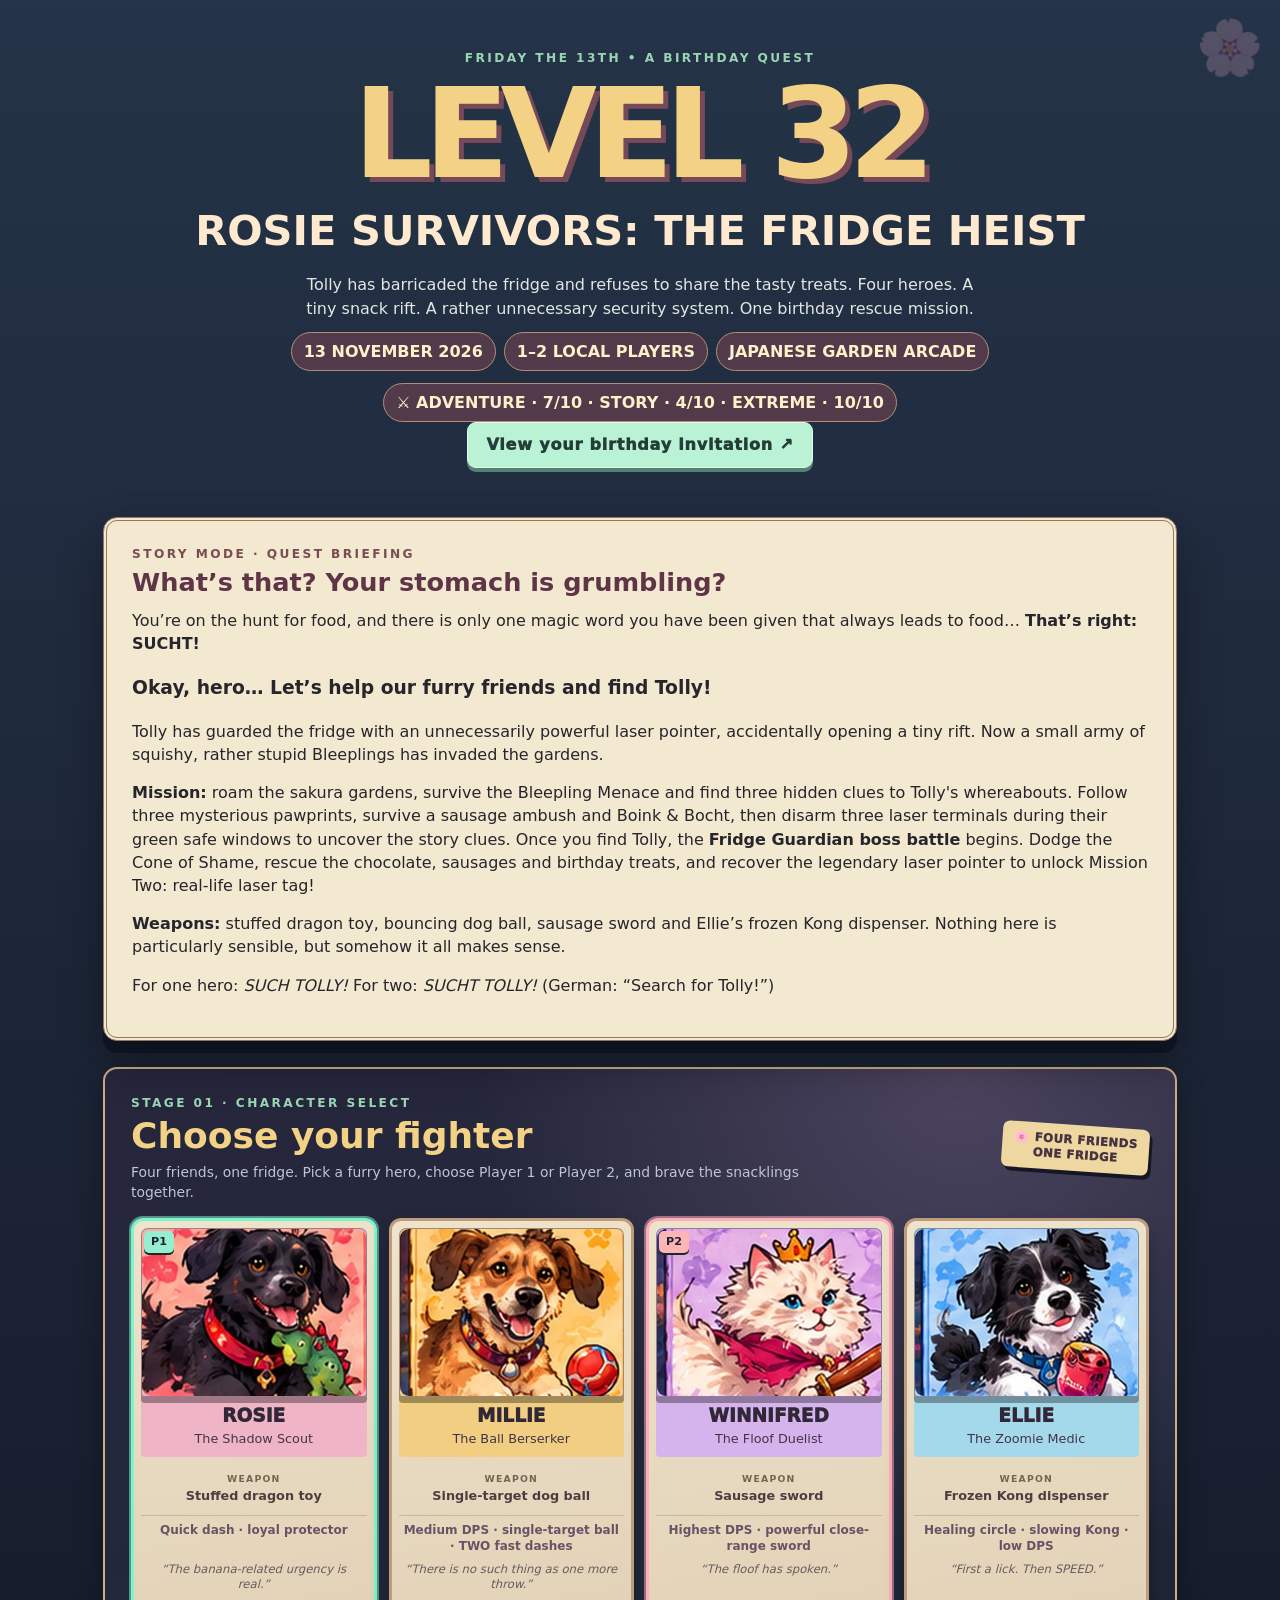
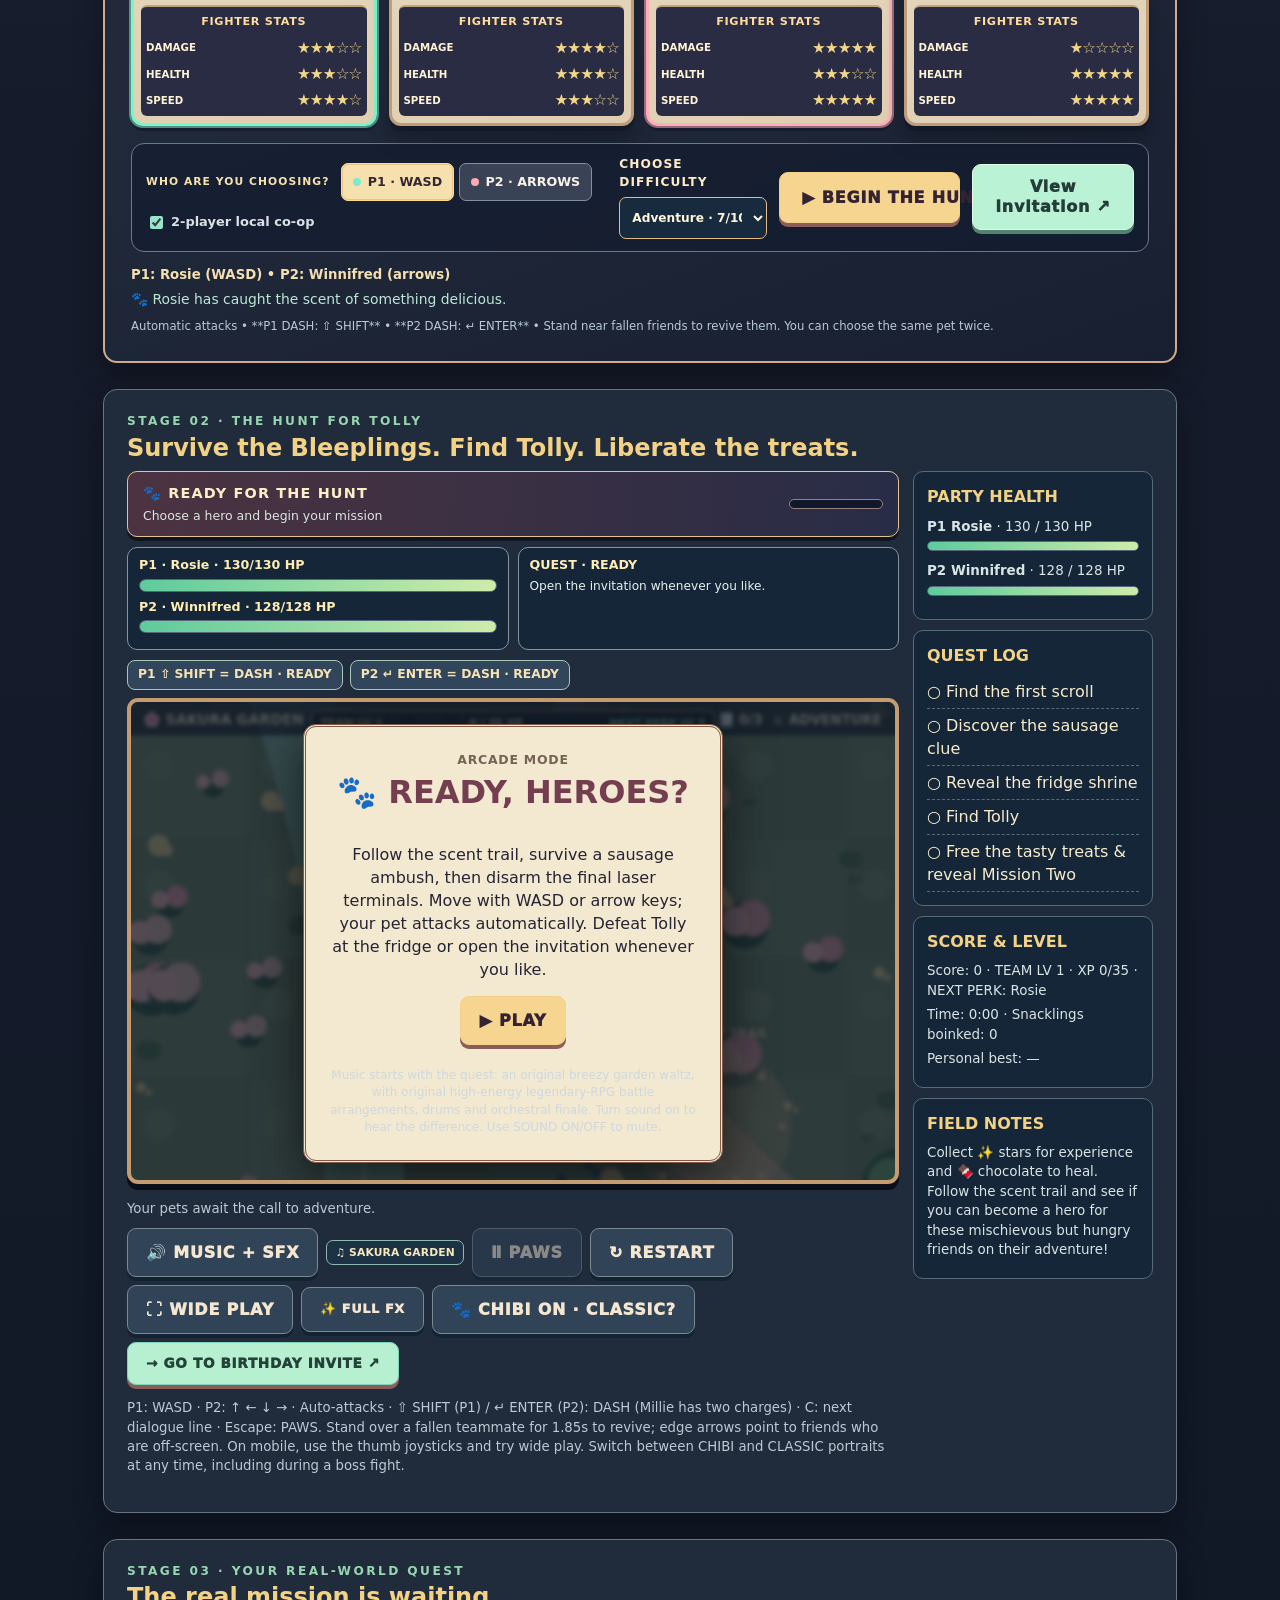
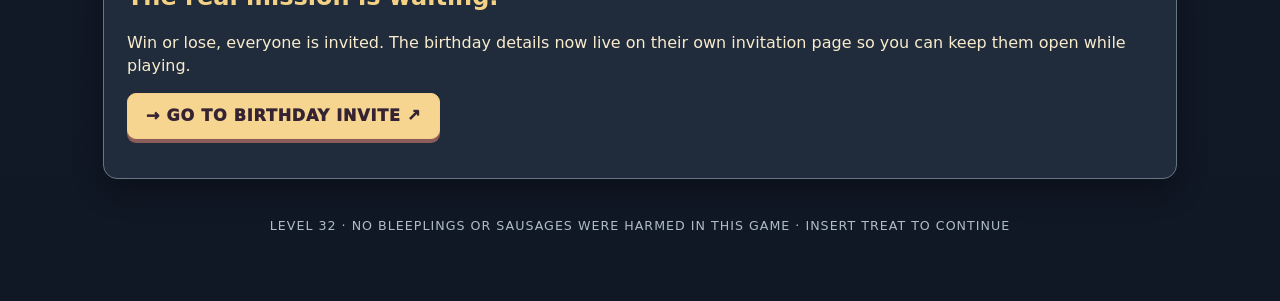
==== game/index.html @ 2f254f69 "Keep Field Notes inviting and spoiler-free for birthday guests" ====
<!doctype html><html lang="en"><head><meta charset="utf-8"><meta name="viewport" content="width=device-width,initial-scale=1"><meta name="theme-color" content="#171c2b"><meta name="description" content="Four furry heroes, the Bleepling Menace, and Tolly guarding the fridge. Join the Level 32 birthday quest on 13 November 2026."><title>LEVEL 32 — Rosie Survivors: The Fridge Heist</title>
<meta name="description" content="Choose Rosie, Millie, Winnifred or Ellie in a tiny co-op birthday adventure. Search the sakura gardens for clues, defeat the Bleeplings and raid Tolly’s fridge!"><link rel="stylesheet" href="style.css"></head><body><main><header class="masthead"><div class="eyebrow">FRIDAY THE 13TH • A BIRTHDAY QUEST</div><h1>LEVEL 32</h1><h2>ROSIE SURVIVORS: THE FRIDGE HEIST</h2><p>Tolly has barricaded the fridge and refuses to share the tasty treats. Four heroes. A tiny snack rift. A rather unnecessary security system. One birthday rescue mission.</p><div class="chip">13 NOVEMBER 2026</div><div class="chip">1–2 LOCAL PLAYERS</div><div class="chip">JAPANESE GARDEN ARCADE</div><div class="chip">⚔ ADVENTURE · 7/10 · STORY · 4/10 · EXTREME · 10/10</div><p class="hero-invite-line"><a class="btn invitation-link" data-invitation-link href="invitation.html" target="_blank" rel="noopener noreferrer">View your birthday invitation ↗</a></p></header>
<section class="paper"><div class="eyebrow" style="color:#794d51">STORY MODE · QUEST BRIEFING</div><h2>What’s that? Your stomach is grumbling?</h2><p>You’re on the hunt for food, and there is only one magic word you have been given that always leads to food… <strong>That’s right: SUCHT!</strong></p><h3>Okay, hero… Let’s help our furry friends and find Tolly!</h3><p>Tolly has guarded the fridge with an unnecessarily powerful laser pointer, accidentally opening a tiny rift. Now a small army of squishy, rather stupid Bleeplings has invaded the gardens.</p><p><strong>Mission:</strong> roam the sakura gardens, survive the Bleepling Menace and find three hidden clues to Tolly's whereabouts. Follow three mysterious pawprints, survive a sausage ambush and Boink & Bocht, then disarm three laser terminals during their green safe windows to uncover the story clues. Once you find Tolly, the <strong>Fridge Guardian boss battle</strong> begins. Dodge the Cone of Shame, rescue the chocolate, sausages and birthday treats, and recover the legendary laser pointer to unlock Mission Two: real-life laser tag!</p><p><strong>Weapons:</strong> stuffed dragon toy, bouncing dog ball, sausage sword and Ellie’s frozen Kong dispenser. Nothing here is particularly sensible, but somehow it all makes sense.</p><p class="small">For one hero: <em>SUCH TOLLY!</em> For two: <em>SUCHT TOLLY!</em> (German: “Search for Tolly!”)</p></section>
<section class="panel" id="character-select" aria-labelledby="pick-a-hero">
 <div class="select-heading">
  <div><div class="eyebrow">STAGE 01 · CHARACTER SELECT</div><h2 id="pick-a-hero">Choose your fighter</h2><p class="small">Four friends, one fridge. Pick a furry hero, choose Player 1 or Player 2, and brave the snacklings together.</p></div>
  <span class="select-sticker" aria-hidden="true">🌸 FOUR FRIENDS<br>ONE FRIDGE</span>
 </div>
 <div class="select-grid" id="heroes" role="group" aria-label="Four playable animal characters"><button type="button" class="hero" data-hero="rosie" aria-label="Choose Rosie, The Shadow Scout" style="--card-accent:#efb4c6">
 <span class="portrait"><img src="assets/rosie.webp" alt="Illustrated Rosie portrait" loading="eager"></span>
 <span class="tags" aria-live="polite"></span>
 <span class="hero-name"><strong>ROSIE</strong><span class="title">The Shadow Scout</span></span>
 <span class="weapon"><span class="tiny-label">WEAPON</span>Stuffed dragon toy</span>
 <span class="hero-ability">Quick dash · loyal protector</span>
 <span class="hero-quip">“The banana-related urgency is real.”</span>
 <span class="hero-stats" aria-label="rosie statistics: damage 3 of five, health 3 of five, speed 4 of five"><strong>FIGHTER STATS</strong><span class="stat-line"><span>DAMAGE</span><span class="stars" aria-label="3 out of 5">★★★☆☆</span></span><span class="stat-line"><span>HEALTH</span><span class="stars" aria-label="3 out of 5">★★★☆☆</span></span><span class="stat-line"><span>SPEED</span><span class="stars" aria-label="4 out of 5">★★★★☆</span></span><span class="stats-summary">Piercing dragon · second target 50%</span></span></button><button type="button" class="hero" data-hero="millie" aria-label="Choose Millie, The Ball Berserker" style="--card-accent:#f2ce82">
 <span class="portrait"><img src="assets/millie.webp" alt="Illustrated Millie portrait" loading="eager"></span>
 <span class="tags" aria-live="polite"></span>
 <span class="hero-name"><strong>MILLIE</strong><span class="title">The Ball Berserker</span></span>
 <span class="weapon"><span class="tiny-label">WEAPON</span>Single-target dog ball</span>
 <span class="hero-ability">Medium DPS · single-target ball · TWO fast dashes</span>
 <span class="hero-quip">“There is no such thing as one more throw.”</span>
 <span class="hero-stats" aria-label="millie statistics: damage 4 of five, health 4 of five, speed 3 of five"><strong>FIGHTER STATS</strong><span class="stat-line"><span>DAMAGE</span><span class="stars" aria-label="4 out of 5">★★★★☆</span></span><span class="stat-line"><span>HEALTH</span><span class="stars" aria-label="4 out of 5">★★★★☆</span></span><span class="stat-line"><span>SPEED</span><span class="stars" aria-label="3 out of 5">★★★☆☆</span></span><span class="stats-summary">Single-target ball · double-dash zoomies</span></span></button><button type="button" class="hero" data-hero="winnifred" aria-label="Choose Winnifred, The Floof Duelist" style="--card-accent:#d5b4ed">
 <span class="portrait"><img src="assets/winnifred.webp" alt="Illustrated Winnifred portrait" loading="eager"></span>
 <span class="tags" aria-live="polite"></span>
 <span class="hero-name"><strong>WINNIFRED</strong><span class="title">The Floof Duelist</span></span>
 <span class="weapon"><span class="tiny-label">WEAPON</span>Sausage sword</span>
 <span class="hero-ability">Highest DPS · powerful close-range sword</span>
 <span class="hero-quip">“The floof has spoken.”</span>
 <span class="hero-stats" aria-label="winnifred statistics: damage 5 of five, health 3 of five, speed 5 of five"><strong>FIGHTER STATS</strong><span class="stat-line"><span>DAMAGE</span><span class="stars" aria-label="5 out of 5">★★★★★</span></span><span class="stat-line"><span>HEALTH</span><span class="stars" aria-label="3 out of 5">★★★☆☆</span></span><span class="stat-line"><span>SPEED</span><span class="stars" aria-label="5 out of 5">★★★★★</span></span><span class="stats-summary">Highest DPS · close-range sausage sword</span></span></button><button type="button" class="hero" data-hero="ellie" aria-label="Choose Ellie, The Zoomie Medic" style="--card-accent:#a4d8eb">
 <span class="portrait"><img src="assets/ellie.webp" alt="Illustrated Ellie portrait" loading="eager"></span>
 <span class="tags" aria-live="polite"></span>
 <span class="hero-name"><strong>ELLIE</strong><span class="title">The Zoomie Medic</span></span>
 <span class="weapon"><span class="tiny-label">WEAPON</span>Frozen Kong dispenser</span>
 <span class="hero-ability">Healing circle · slowing Kong · low DPS</span>
 <span class="hero-quip">“First a lick. Then SPEED.”</span>
 <span class="hero-stats" aria-label="ellie statistics: damage 1 of five, health 5 of five, speed 5 of five"><strong>FIGHTER STATS</strong><span class="stat-line"><span>DAMAGE</span><span class="stars" aria-label="1 out of 5">★☆☆☆☆</span></span><span class="stat-line"><span>HEALTH</span><span class="stars" aria-label="5 out of 5">★★★★★</span></span><span class="stat-line"><span>SPEED</span><span class="stars" aria-label="5 out of 5">★★★★★</span></span><span class="stats-summary">Lowest DPS · slowing Kong and healing aura</span></span></button></div>
 <div class="select-controls">
  <div class="player-controls">
   <span class="control-label">WHO ARE YOU CHOOSING?</span>
   <div class="player-tabs" role="group" aria-label="Choose which player to assign">
    <button class="slot-btn active" type="button" data-slot="0" aria-pressed="true"><span class="slot-dot p1"></span> P1 · WASD</button>
    <button class="slot-btn" type="button" data-slot="1" aria-pressed="false"><span class="slot-dot p2"></span> P2 · ARROWS</button>
   </div>
   <label class="coop-switch"><input id="coop" type="checkbox" checked> 2-player local co-op</label>
   <select id="assign" aria-hidden="true" tabindex="-1" hidden><option value="0">Player 1</option><option value="1">Player 2</option></select>
  </div>
  <label class="difficulty-choice" for="difficulty"><span>CHOOSE DIFFICULTY</span><select id="difficulty"><option value="challenge" selected>Adventure · 7/10</option><option value="story">Story · 4/10</option><option value="extreme">Extreme · 10/10</option></select></label>
  <button class="btn quest-start" id="start">▶ BEGIN THE HUNT</button>
  <a class="btn invitation-link select-invite" data-invitation-link href="invitation.html" target="_blank" rel="noopener noreferrer">View invitation ↗</a>
 </div>
 <p id="selection-status" class="selection-status" aria-live="polite">P1: Rosie • P2: Winnifred</p>
 <p id="hero-banter" class="selection-banter" aria-live="polite">🐾 Rosie has caught the scent of something delicious.</p>
 <p class="small selection-footnote">Automatic attacks • **P1 DASH: ⇧ SHIFT** • **P2 DASH: ↵ ENTER** • Stand near fallen friends to revive them. You can choose the same pet twice.</p>
</section>
<section class="panel" id="game-section"><div class="eyebrow">STAGE 02 · THE HUNT FOR TOLLY</div><h2>Survive the Bleeplings. Find Tolly. Liberate the treats.</h2><div id="bossbar" class="bossbar">⚔ FRIDGE GUARDIAN: TOLLY<div class="meter red"><span id="bossfill"></span></div></div><div id="boss-card" class="boss-card"><img src="assets/tolly.webp" alt="Portrait of Tolly, the fridge guardian."><div><div class="tiny">FINAL BOSS ENCOUNTER</div><strong>TOLLY · Fridge Guardian</strong><p>“No Rosie, you're on a diet — no more banana.”</p></div></div><div class="game-layout"><div><div class="objective-strip" id="objective-strip" aria-live="off"><div class="objective-main"><strong id="objective-label">🐾 READY FOR THE HUNT</strong><span id="objective-detail">Collect three scrolls, then find Tolly</span></div><div class="objective-meter"><span id="objective-progress"></span></div></div><div id="mobile-game-status" class="mobile-game-status" aria-live="off"><div id="mobile-health" class="mobile-health">Select your heroes to see health.</div><div id="mobile-quest" class="mobile-quest"><strong>QUEST 1 · FIND THE FIRST SCROLL</strong><span>Follow the golden pawprints to uncover the first scroll. Every quest plays differently.</span></div></div><div class="dash-status" id="dash-status" role="status" aria-live="off"><span class="dash-pill">P1 ⇧ SHIFT = DASH</span><span class="dash-pill">P2 ↵ ENTER = DASH</span></div><div class="game-frame"><div id="perk-panel" class="perk-panel" role="dialog" aria-modal="true" aria-labelledby="perk-title" hidden><div class="perk-inner"><div class="eyebrow">FIVE LEVELS · SPECIAL UPGRADE</div><h3 id="perk-title">A NEW POWER AWAKENS!</h3><p id="perk-who">Both heroes gain shared XP. Special perks alternate between players.</p><div id="perk-choices" class="perk-choices"></div><p class="small">Normal: modest gain + trade-off (75%) · Epic: stronger gain + drawback (21%) · Legendary: powerful and no drawback (4%).</p></div></div><div id="paws-panel" class="paws-panel" hidden role="status" aria-live="polite"><strong>THE ADVENTURE IS ON PAWS</strong><p>Your snacks are safe. For now.</p><p id="paws-quip">Winnifred calls this an aristo-cat-ic intermission.</p><p>Press Esc or UNLEASH THE PAWSIBILITIES to continue.</p></div><div class="team-xp-overlay" id="team-xp-overlay" aria-label="Shared team experience">
 <div class="team-xp-head"><strong id="team-level-label">TEAM LV 1</strong><span id="team-xp-text">0 / 35 XP</span><span id="team-perk-label">NEXT PERK LV 5</span></div>
 <div id="team-xp-progress" class="team-xp-track" role="progressbar" aria-label="Shared experience toward the next team level" aria-valuemin="0" aria-valuemax="35" aria-valuenow="0"><span id="team-xp-fill"></span></div></div><canvas id="game" width="960" height="600" aria-label="Top-down Rosie Survivors game. Move with WASD or arrow keys, auto-attacks hit the approaching Bleepling enemies."></canvas><div class="overlay" id="overlay"><div class="overlay-inner"><div id="overlay-kicker" class="tinyline">ARCADE MODE</div><h3>🐾 READY, HEROES?</h3><a id="ending-invite" class="btn invitation-link ending-invite" data-invitation-link href="invitation.html" target="_blank" rel="noopener noreferrer" hidden>→ GO TO BIRTHDAY INVITE ↗</a><img id="overlay-art" class="overlay-art" alt="Illustrated storybook scene" src="assets/victory.webp"><div id="scene-dialogues" class="scene-dialogues" aria-label="Character dialogue" hidden></div><div id="scene-counter" class="scene-counter" aria-live="polite"></div><div class="scene-control-help" id="scene-control-help" hidden>Press <kbd>C</kbd> for the next line · Movement keys do not skip · Combat stays frozen</div><p>Follow the scent trail, survive a sausage ambush, then disarm the final laser terminals. Move with WASD or arrow keys; your pet attacks automatically. Defeat Tolly at the fridge or open the invitation whenever you like.</p><div id="mission-unlock" class="mission-unlock"><strong>🔴 MISSION TWO UNLOCKED · LASER TAG!</strong><span>Friday 13 November 2026 · 20:40 · Lasergames Utrecht</span><span>Biltstraat 4 · €28.50 per person · 2 games</span><span>Mission One begins at 18:30 at Broodnodig, with dogs welcome!</span><a id="party-details" data-invitation-link href="invitation.html" target="_blank" rel="noopener noreferrer" class="btn mission-cta invitation-link">→ GO TO BIRTHDAY INVITE ↗</a></div><button class="btn" id="overlay-start">▶ PLAY</button><button type="button" id="scene-skip" class="scene-skip" hidden>Skip scene →</button><button type="button" id="share-result">📋 COPY YOUR SCORE TO WHATSAPP</button><div id="share-status" role="status" aria-live="polite"></div><div class="soundtip">Music starts with the quest: an original breezy garden waltz, with original high-energy legendary-RPG battle arrangements, drums and orchestral finale. Turn sound on to hear the difference. Use SOUND ON/OFF to mute.</div></div></div></div><div class="mobile-keys" aria-label="Touch controls"><div class="touch-player"><div class="small">P1 · MOVE</div><div class="joystick" data-joystick="0" role="group" aria-label="Player 1 virtual joystick"><div class="joystick-knob"></div></div><button type="button" class="touch-dash" data-dash="0" aria-label="Dash Player 1">P1 DASH ⚡</button></div><div class="touch-player"><div class="small">P2 · MOVE</div><div class="joystick" data-joystick="1" role="group" aria-label="Player 2 virtual joystick"><div class="joystick-knob"></div></div><button type="button" class="touch-dash" data-dash="1" aria-label="Dash Player 2">P2 DASH ⚡</button></div></div><div class="game-actions"><span id="game-message" class="footnote" aria-live="polite">Your pets await the call to adventure.</span><div><button class="btn secondary" id="mute">🔊 MUSIC + SFX</button><span id="music-status" role="status" aria-live="off" class="music-status">♫ SAKURA GARDEN</span> <button class="btn secondary" id="pause" disabled>Ⅱ PAWS</button> <button class="btn secondary" id="restart">↻ RESTART</button> <button class="btn secondary" id="focus-play" type="button">⛶ WIDE PLAY</button> <button class="btn secondary" id="fx-toggle" type="button">✨ FULL FX</button> <button class="btn secondary" id="sprite-toggle" type="button" aria-pressed="true">🐾 CHIBI ON · CLASSIC?</button> <a class="btn invitation-link footer-invite" data-invitation-link href="invitation.html" target="_blank" rel="noopener noreferrer">→ GO TO BIRTHDAY INVITE ↗</a></div></div><p class="footnote" id="focus-status" role="status" aria-live="polite"></p><p class="footnote">P1: WASD · P2: ↑ ← ↓ → · Auto-attacks · ⇧ SHIFT (P1) / ↵ ENTER (P2): DASH (Millie has two charges) · C: next dialogue line · Escape: PAWS. Stand over a fallen teammate for 1.85s to revive; edge arrows point to friends who are off-screen. On mobile, use the thumb joysticks and try wide play. Switch between CHIBI and CLASSIC portraits at any time, including during a boss fight.</p></div><aside class="side"><div class="hud"><h3>PARTY HEALTH</h3><div id="playerhud">Choose your heroes!</div></div><div class="hud"><h3>QUEST LOG</h3><div id="missions">Track the scent, survive Boink and Bocht, disarm the laser security, then raid the fridge.</div></div><div class="hud scores"><h3>SCORE & LEVEL</h3><p id="scoreline">Score: 0 · Level: 1</p><p id="timerline">Time: 0:00 · Snacklings boinked: 0</p><p id="bestline">Personal best: —</p></div><div class="hud"><h3>FIELD NOTES</h3><p>Collect ✨ stars for experience and 🍫 chocolate to heal. Follow the scent trail and see if you can become a hero for these mischievous but hungry friends on their adventure!</p></div></aside></div></section>
<section class="panel" id="birthday-mission"><div class="eyebrow">STAGE 03 · YOUR REAL-WORLD QUEST</div><h2>The real mission is waiting.</h2><p>Win or lose, everyone is invited. The birthday details now live on their own invitation page so you can keep them open while playing.</p><p><a class="btn invitation-link" data-invitation-link href="invitation.html" target="_blank" rel="noopener noreferrer">→ GO TO BIRTHDAY INVITE ↗</a></p></section><footer>LEVEL 32 · NO BLEEPLINGS OR SAUSAGES WERE HARMED IN THIS GAME · INSERT TREAT TO CONTINUE</footer></main>
<script src="sprite-renderer.js" defer></script><script src="game.js" defer></script></body></html>
---- game/style.css ----
:root{color-scheme:dark;--bg:#161c2b;--panel:#222c3c;--cream:#f8eccd;--gold:#f3d286;--rose:#eaa5b0;--mint:#98d6b1;--muted:#bdc6d1;--line:#596478}*{box-sizing:border-box}body{margin:0;background:linear-gradient(180deg,#243347,#161b2b 50%,#101825);color:var(--cream);font-family:'Trebuchet MS',system-ui,sans-serif;line-height:1.45}body:before{content:"";position:fixed;pointer-events:none;inset:0;background:repeating-linear-gradient(0deg,transparent 0 3px,#ffffff04 4px);z-index:10}a{color:#b9e7d1}button,input{font:inherit}button{cursor:pointer}button:focus-visible,a:focus-visible{outline:3px solid var(--gold);outline-offset:3px}main{max-width:1110px;margin:auto;padding:20px 18px 65px}.eyebrow{letter-spacing:.2em;font-weight:bold;color:var(--mint);font-size:.76rem}.masthead{text-align:center;padding:30px 5px 25px}.masthead h1{margin:7px 0 2px;font-size:clamp(3.5rem,11vw,7.8rem);line-height:.95;letter-spacing:-.07em;color:var(--gold);text-shadow:5px 5px #754957}.masthead h2{margin:8px auto 12px;font-size:clamp(1.35rem,4vw,2.6rem);color:#ffe9cf}.masthead p{max-width:700px;margin:0 auto;color:#e2e6e4}.chip{display:inline-block;border:1px solid #b68c75;background:#513b4b;padding:7px 12px;border-radius:999px;font-weight:800;color:#fff0c9;margin:12px 4px 0}.paper{position:relative;background:#f3e8d0;color:#26252c;border:4px double #96765d;box-shadow:0 12px 0 #090e19a0,0 22px 45px #0005;border-radius:14px;padding:25px;margin:24px auto}.paper h2{margin:0 0 8px;font-size:1.6rem;color:#5f3446}.paper p{margin:7px 0 15px}.panel{background:#202b3b;border:1px solid #677584;border-radius:14px;padding:23px;margin:26px auto;box-shadow:0 12px 30px #0005}.panel h2{font-size:1.5rem;margin:0 0 6px;color:var(--gold)}.panel .small{color:var(--muted);font-size:.87rem}.select-grid{display:grid;grid-template-columns:repeat(4,minmax(0,1fr));gap:13px;margin-top:20px}.hero{position:relative;min-width:0;border:2px solid #806e72;border-radius:13px;background:linear-gradient(#564b61,#2c3749);color:white;padding:16px 10px;min-height:210px;text-align:center;transition:transform .15s,border-color .15s}.hero:hover{transform:translateY(-3px)}.hero strong{display:block;font-size:1.35rem;margin-top:6px;color:#ffe5a7}.hero .portrait{display:flex;justify-content:center;align-items:center;font-size:4rem;height:128px;overflow:hidden;border-radius:9px;filter:drop-shadow(0 6px 0 #0005)}.hero .portrait img{width:100%;height:100%;object-fit:cover;object-position:center 29%;border-radius:9px}.hero .title{display:block;color:#d4e7d9;font-size:.81rem}.hero .weapon{display:block;color:#f9d49c;font-size:.83rem;margin-top:11px}.hero.selected-p1{border-color:#8cf4d7;box-shadow:inset 0 0 0 2px #8cf4d744}.hero.selected-p2{border-color:#ffb5b8;box-shadow:inset 0 0 0 2px #ffb5b844}.hero.selected-p1.selected-p2{border-color:#ffe8aa}.tags{display:flex;justify-content:center;gap:7px;flex-wrap:wrap;min-height:26px;margin-top:6px}.tag{font-size:.7rem;border-radius:5px;padding:2px 6px;font-weight:900;color:#182631;background:#96edcf}.tag.p2{background:#ffb4b6}.control-strip{display:flex;gap:15px;flex-wrap:wrap;align-items:center;justify-content:space-between;margin-top:19px}.controls{display:flex;gap:12px;align-items:center;flex-wrap:wrap}.control-label{color:#c6d5e2;font-size:.83rem}.select{background:#151b29;border:1px solid #8995a4;color:#faf5e9;border-radius:9px;padding:9px 12px}.btn{border:1px solid #f5d08a;border-radius:9px;padding:12px 18px;background:#f5d58f;color:#352333;font-weight:1000;letter-spacing:.05em;box-shadow:0 4px #8a5d5a}.btn:active{transform:translateY(3px);box-shadow:0 1px #8a5d5a}.btn.secondary{background:#314457;color:#f4e6d0;border-color:#798a91;box-shadow:0 4px #132332}.btn:disabled{opacity:.5;cursor:not-allowed}.game-layout{display:grid;grid-template-columns:minmax(0,1fr) 240px;gap:14px;align-items:start}.game-frame{position:relative;overflow:hidden;border:4px solid #c59c71;border-radius:11px;background:#57665a;box-shadow:0 6px 0 #090e19;min-height:360px}.game-frame canvas{display:block;width:100%;aspect-ratio:16/10;touch-action:none;image-rendering:auto}.overlay{position:absolute;inset:0;display:grid;place-items:center;text-align:center;background:#101923b5;backdrop-filter:blur(2px);padding:22px;z-index:3}.overlay.hidden{display:none}.overlay-inner{max-width:420px;background:#f3e8d0;color:#252434;padding:24px;border:3px double #805947;border-radius:13px;box-shadow:0 15px 50px #0009}.overlay-inner h3{font-size:clamp(1.4rem,3vw,2rem);margin:0 0 6px;color:#743e51}.overlay-inner p{margin:5px 0 14px}.hud{background:#152638;border:1px solid #566b78;border-radius:10px;padding:13px;margin-bottom:10px}.hud h3{margin:0 0 8px;font-size:1rem;color:var(--gold)}.hud p{font-size:.84rem;margin:5px 0;color:#d9e5e5}.meter{height:10px;border-radius:15px;border:1px solid #556779;background:#0c131e;overflow:hidden;margin:5px 0 10px}.meter>span{height:100%;display:block;width:100%;background:linear-gradient(90deg,#5ecb9c,#ceecaa);transition:width .1s}.meter.red>span{background:linear-gradient(90deg,#e46f83,#eabc88)}.missionline{border-bottom:1px dashed #556b7a;padding:5px 0}.missionline.done{color:#95e9b0;text-decoration:line-through}.scores{font-variant-numeric:tabular-nums}.bossbar{display:none;padding:10px 14px;background:#4d293c;border:2px solid #e9b6a9;border-radius:9px;margin-bottom:10px;font-weight:bold}.bossbar.show{display:block}.game-actions{display:flex;flex-wrap:wrap;gap:10px;align-items:center;justify-content:space-between;margin:15px 0 6px}.mobile-keys{display:none;justify-content:space-between;gap:10px;margin-top:12px;user-select:none}.dpad{display:grid;grid-template-columns:repeat(3,44px);grid-template-rows:repeat(3,44px);gap:3px}.dpad button{border-radius:8px;border:1px solid #b4a98c;background:#dec99b;color:#403b40;font-weight:bold;touch-action:none}.dpad button:active{background:#fff2d1}.footnote{color:#bbcad4;font-size:.83rem}.details{display:grid;grid-template-columns:1fr 1fr;gap:18px}.details article{padding:18px;border:1px solid #687883;background:#1c2a3b;border-radius:13px}.details h3{margin:2px 0 8px;color:var(--gold)}.details p{color:#d1d9dd;font-size:.91rem}.pill{color:#101e24;background:#b5ead1;padding:4px 9px;font-size:.72rem;border-radius:99px;font-weight:900}.splash-guide{margin:16px 0 6px;border:1px solid #6d7a85;border-radius:12px;overflow:hidden;background:#131d2a}.splash-guide img{display:block;width:100%;height:auto}.splash-guide .small{padding:10px 12px}.boss-card{display:none;align-items:center;gap:14px;background:#201827;border:2px solid #cda18f;border-radius:12px;padding:12px;margin-bottom:12px}.boss-card.show{display:flex}.boss-card img{width:84px;height:112px;object-fit:cover;border-radius:9px;border:2px solid #e9d5c1}.boss-card strong{display:block;color:#ffe8c1;font-size:1rem}.boss-card p{margin:6px 0 0;color:#f4d7d7;font-size:.9rem}.boss-card .tiny{font-size:.75rem;color:#cbb7bd;letter-spacing:.09em;font-weight:900}.overlay-art{display:none;width:min(100%,540px);margin:10px auto 14px;border-radius:12px;border:3px solid #d8b58a;box-shadow:0 10px 28px #0005}.overlay-art.show{display:block}.overlay.cinematic{position:fixed;inset:0;z-index:99;background:#131020ea;backdrop-filter:blur(9px)}.overlay.cinematic .overlay-inner{width:min(92vw,740px);max-width:none;max-height:92dvh;overflow:auto;padding:clamp(12px,3vw,24px)}.overlay.cinematic .overlay-art{width:100%;max-width:680px;max-height:50dvh;object-fit:contain;border:3px solid #d8b58a}.overlay.cinematic .overlay-inner p{font-size:clamp(.9rem,2vw,1.1rem)}.tinyline{font-size:.78rem;color:#756454;letter-spacing:.06em;text-transform:uppercase;font-weight:900}.soundtip{font-size:.75rem;color:#cdd8df;margin-top:6px}footer{text-align:center;color:#aebdc5;margin-top:38px;font-size:.79rem;letter-spacing:.08em}@media(max-width:850px){.game-layout{grid-template-columns:1fr}.side{display:grid;grid-template-columns:repeat(2,minmax(0,1fr));gap:10px}.hud{margin:0}}@media(max-width:620px){main{padding:11px 10px 36px}.panel{padding:13px}.select-grid{grid-template-columns:repeat(2,minmax(0,1fr));gap:9px}.hero{padding:8px 4px;min-height:175px}.hero .portrait{font-size:2.9rem;height:104px}.hero strong{font-size:1rem}.hero .weapon{font-size:.7rem}.hero .title{font-size:.7rem}.side{grid-template-columns:1fr}.details{grid-template-columns:1fr}.game-frame{min-height:230px}.mobile-keys{display:flex}.control-strip{display:block}.control-strip .btn{margin-top:12px;width:100%}}

/* Game-jam v2: cohesive character-select screen */
#character-select{overflow:hidden;background:radial-gradient(ellipse at 80% 0,#4c445f 0,transparent 40%),linear-gradient(160deg,#27263c 0%,#20293a 55%,#181f31 100%);border:2px solid #cfab88;padding:clamp(14px,3vw,26px)}
#character-select:before{content:"🌸";position:absolute;right:17px;top:9px;font-size:54px;opacity:.22;pointer-events:none}
.select-heading{position:relative;display:flex;justify-content:space-between;gap:12px;align-items:center;margin-bottom:12px}
.select-heading h2{font-size:clamp(1.65rem,3vw,2.25rem);line-height:1.05;margin:5px 0 8px}
.select-heading .small{max-width:670px;margin:0;line-height:1.4}
.select-sticker{text-align:center;transform:rotate(4deg);background:#efd7a2;color:#483340;font-size:.73rem;font-weight:1000;line-height:1.3;letter-spacing:.04em;padding:8px 12px;border-radius:7px;box-shadow:3px 4px #151725;white-space:nowrap}
#character-select .select-grid{grid-template-columns:repeat(4,minmax(0,1fr));gap:12px;margin-top:16px}
#character-select .hero{--card-accent:#e6cda0;display:flex;flex-direction:column;align-items:stretch;gap:0;min-height:0;padding:7px;background:linear-gradient(170deg,#eee3cb,#dfceb2);border:3px solid #bd9b7b;border-radius:12px;color:#302637;box-shadow:0 5px 0 #11162788,0 13px 20px #0004;overflow:hidden;text-align:center;transition:transform .16s,border-color .16s,box-shadow .16s}
#character-select .hero:hover{transform:translateY(-3px);border-color:var(--card-accent);box-shadow:0 8px 0 #11162788,0 16px 25px #0005}
#character-select .hero.selected-p1{border-color:#7ef4cb;box-shadow:0 0 0 2px #7ef4cb88,0 5px 0 #11162788}
#character-select .hero.selected-p2{border-color:#ffadb8;box-shadow:0 0 0 2px #ffadb888,0 5px 0 #11162788}
#character-select .hero.selected-p1.selected-p2{border-color:#ffe8a2;box-shadow:0 0 0 2px #ffe8a288,0 5px 0 #11162788}
#character-select .hero .portrait{width:100%;height:auto;aspect-ratio:4/3;border-radius:7px 7px 4px 4px;margin:0;display:block;background:var(--card-accent);border:1px solid #4b365077;overflow:hidden}
#character-select .hero .portrait img{display:block;width:100%;height:100%;object-fit:cover;object-position:center}
#character-select .hero .tags{margin:0;position:absolute;z-index:1;top:10px;left:10px;min-height:0;justify-content:flex-start}
#character-select .hero .tag{font-size:.7rem;padding:3px 7px;box-shadow:0 2px 0 #172a26}
#character-select .hero-name{min-height:60px;background:var(--card-accent);border-radius:0 0 4px 4px;display:flex;flex-direction:column;align-items:center;justify-content:center;margin:0 0 5px;padding:5px 3px}
#character-select .hero-name strong{font-size:clamp(.83rem,1.5vw,1.16rem);font-weight:1000;color:#322737;line-height:1.12;margin:0}
#character-select .hero .title{font-size:clamp(.67rem,1vw,.84rem);color:#433547;margin:4px 0 0}
#character-select .hero .weapon{display:grid;gap:2px;align-content:center;font-weight:900;font-size:clamp(.72rem,1vw,.88rem);min-height:54px;color:#503b41;margin:0;padding:5px 3px;border-bottom:1px solid #cbb795}
#character-select .hero .tiny-label{font-size:.58rem;letter-spacing:.13em;color:#766354}
#character-select .hero-ability{font-size:.75rem;font-weight:800;color:#695265;padding:7px 3px 3px;line-height:1.3;min-height:43px}
#character-select .hero-quip{font-size:.73rem;font-style:italic;color:#685b60;line-height:1.3;margin:auto 0 2px;padding:3px 4px;min-height:44px}
#character-select .select-controls{display:flex;align-items:center;justify-content:space-between;gap:14px;background:#111a2d90;border:1px solid #72738c;border-radius:13px;padding:12px 14px;margin-top:17px}
#character-select .player-controls{display:flex;flex-wrap:wrap;align-items:center;gap:12px}
#character-select .control-label{font-size:.67rem;font-weight:900;letter-spacing:.1em;color:#f7e1ae}
#character-select .player-tabs{display:flex;gap:5px}
#character-select .slot-btn{background:#3a4256;border:1px solid #8090a5;color:#f8f2e8;padding:9px 11px;font-size:.79rem;font-weight:900;border-radius:7px;cursor:pointer}
#character-select .slot-btn.active{background:#f6e1ae;color:#342634;border-color:#ffdb8d;box-shadow:inset 0 0 0 1px #eac38b}
#character-select .slot-btn:disabled{opacity:.38;cursor:not-allowed}
#character-select .slot-dot{display:inline-block;width:8px;height:8px;background:#77ecd0;border-radius:50%;margin-right:2px}
#character-select .slot-dot.p2{background:#faabb5}
#character-select .coop-switch{font-size:.81rem;font-weight:700;color:#dce1e5;display:flex;align-items:center;gap:5px}
#character-select .coop-switch input{accent-color:#96e4cb}
#character-select .quest-start{padding:13px 22px;min-width:180px;white-space:nowrap}
#character-select .selection-status{font-weight:900;margin:13px 0 5px;color:#f3dfb0;font-size:.83rem}
#character-select .selection-banter{font-size:.87rem;color:#bde8d8;margin:0 0 4px}
#character-select .selection-footnote{font-size:.73rem;color:#b9c9da;margin:9px 0 0}
#character-select .hero:focus-visible{outline:3px solid #fff0ae;outline-offset:3px}
#share-result{display:none;margin:12px auto 0;background:#2f5260;color:#fff1d0;border:1px solid #a6dad8;border-radius:8px;padding:10px 13px;font-weight:900}
#share-result.show{display:inline-flex}
#share-status{font-size:.7rem;color:#63826b;min-height:12px;margin:4px 0 0}
.dog-note{display:flex;gap:9px;align-items:flex-start;padding:12px 14px;margin:16px 0 0;border:1px solid #98bda3;border-radius:9px;background:#b8dcc62c;font-weight:700;color:#e6f9e8;font-size:.9rem}
@media(max-width:940px){#character-select .select-grid{gap:8px}#character-select .hero-quip{display:none}#character-select .hero-ability{min-height:38px}#character-select .select-controls{flex-wrap:wrap}#character-select .quest-start{width:100%}}
@media(max-width:640px){#character-select .select-grid{grid-template-columns:repeat(2,minmax(0,1fr));gap:9px}#character-select .hero-quip{display:block;min-height:0}#character-select .hero-name{min-height:53px}#character-select .hero .portrait{aspect-ratio:4/3}#character-select .hero-ability{font-size:.7rem;min-height:33px}#character-select .hero .weapon{min-height:45px}#character-select .hero-name strong{font-size:.98rem}#character-select .select-heading{align-items:flex-start}#character-select .select-sticker{font-size:.56rem;padding:7px}#character-select .select-controls{padding:10px}#character-select .player-controls{gap:8px}#character-select .slot-btn{padding:10px 11px}#character-select .quest-start{margin:0}}
@media(max-width:380px){#character-select .select-sticker{display:none}#character-select .hero .weapon{font-size:.69rem}#character-select .hero-ability{font-size:.66rem}#character-select .hero-quip{font-size:.67rem}}

/* Game-jam v3: a readable hunt compass keeps first-time players oriented. */
.objective-strip{display:flex;align-items:center;gap:16px;justify-content:space-between;margin:0 0 10px;padding:11px 15px;background:linear-gradient(95deg,#4c3341,#282c46);border:1px solid #e6c28e;border-radius:10px;box-shadow:0 4px 0 #101522;color:#ffefc6}
.objective-main{display:flex;flex-direction:column;gap:3px;min-width:0}
.objective-main strong{font-size:.9rem;letter-spacing:.08em}
.objective-main span{font-size:.78rem;color:#dce5df}
.objective-meter{width:94px;height:10px;background:#11182b;border:1px solid #9b817c;flex:none;border-radius:99px;overflow:hidden}
.objective-meter span{display:block;width:0;height:100%;background:linear-gradient(90deg,#8de2b8,#f9dd8c);transition:width .25s}
@media(max-width:520px){.objective-strip{padding:9px 11px;gap:8px}.objective-main strong{font-size:.78rem}.objective-main span{font-size:.68rem}.objective-meter{width:44px}}

/* Illustrated clue cutscenes: the speakers deliberately reuse the exact hero-select portraits. */
.scene-dialogues{display:grid;grid-template-columns:repeat(2,minmax(0,1fr));gap:10px;margin:10px 0 12px;text-align:left}
.scene-dialogues[hidden]{display:none}
.scene-line{display:flex;align-items:center;gap:10px;min-width:0;padding:8px;border:2px solid #ac7d76;border-radius:12px;background:#fff7e6;box-shadow:0 3px #60434b33}
.scene-face{flex:none;width:64px;height:64px;overflow:hidden;border-radius:9px;border:2px solid #cfaaa4;background:#dac9cc}
.scene-face img{display:block;width:100%;height:136%;object-fit:cover;object-position:center top}
.scene-speech{display:flex;flex-direction:column;gap:3px;min-width:0;color:#473342;line-height:1.25}
.scene-speech strong{font-size:.73rem;letter-spacing:.09em;color:#9a4e5c}
.scene-speech span{font-size:.88rem;font-weight:650}
.overlay.cinematic:has(.scene-dialogues:not([hidden])) .overlay-art{max-height:36dvh}
@media(max-width:620px){
 .scene-dialogues{grid-template-columns:1fr;gap:7px}
 .scene-line{padding:6px}
 .scene-face{width:54px;height:54px}
 .scene-speech span{font-size:.79rem}
 .overlay.cinematic:has(.scene-dialogues:not([hidden])) .overlay-art{max-height:32dvh}
}

.overlay.cinematic .soundtip{display:none}

/* Day Two: tangible real-world unlock as the game's narrative reward. */
.mission-unlock{display:none;flex-direction:column;gap:5px;background:#3a304f;color:#fff4db;border:2px solid #e9bb72;border-radius:11px;padding:11px;margin:10px 0;font-size:.83rem}
.mission-unlock.show{display:flex}.mission-unlock strong{color:#ffe198;font-size:.98rem}.mission-unlock .mission-cta{margin:8px 0 2px;background:#b6f0d0;border-color:#7ed4b7;font-size:.83rem}
.birthday-bridge{background:#304356;border-left:4px solid #eecb88;padding:13px;border-radius:6px;color:#eaf0e7}
@media(max-width:520px){.overlay.cinematic .overlay-art{max-height:29dvh}.overlay.cinematic .overlay-inner{padding:10px}.overlay.cinematic .overlay-inner h3{font-size:1.22rem}.mission-unlock{font-size:.74rem;padding:7px}.mission-unlock strong{font-size:.83rem}}
/* Day 3: crisp turn-based dialogue with the original, untouched character portraits. */
.scene-line[hidden]{display:none!important}
.scene-dialogues{display:block;max-width:640px;margin:10px auto 4px}
.scene-line{min-height:92px;background:#201f38;color:#fff6df;border:3px solid #fff1c7;border-radius:4px;box-shadow:6px 6px 0 #110f20;text-align:left;padding:12px 16px}
.scene-face{width:74px;height:74px;border:2px solid #efdcb3;background:#eee1d2;flex-shrink:0}
.scene-face img{height:100%;object-fit:contain;object-position:center}
.scene-speech{color:#fff6df;line-height:1.4;gap:5px}
.scene-speech strong{color:#f4cc8d;font-size:.8rem}
.scene-speech span{color:#fff6df;font-size:clamp(.93rem,2.1vw,1.17rem);font-family:ui-monospace,SFMono-Regular,Consolas,monospace;font-weight:600}
.scene-counter{min-height:1rem;color:#6a4c5a;font-size:.76rem;font-weight:800;letter-spacing:.08em}
.scene-skip{display:inline-block;border:0;background:transparent;color:#614856;cursor:pointer;font-weight:800;text-decoration:underline;margin:8px}
.scene-skip[hidden]{display:none}
.overlay.cinematic[data-scene="clue3"] .overlay-art{width:auto;max-width:100%;height:auto;object-fit:contain;image-rendering:auto}
.invitation-link{text-decoration:none;display:inline-flex;align-items:center;justify-content:center;text-align:center;line-height:1.25}
.footer-invite{background:#b6f0d0;border-color:#7ed4b7;color:#24423a;font-size:.85rem}
.game-actions{align-items:stretch}
.game-actions>div{display:flex;flex-wrap:wrap;align-items:center;gap:8px}
@media(max-width:620px){.scene-face{width:62px;height:62px}.scene-line{min-height:84px;padding:9px}.game-actions>div{width:100%}.footer-invite{width:100%}}

/* Iteration 4: guests can always choose the invitation, even without playing. */
.hero-invite-line{margin:22px auto 4px;display:flex;justify-content:center}
.hero-invite-line .btn{background:#baf2d6;color:#243d38;border-color:#e1f9e6;box-shadow:0 4px #538273}
.select-invite{background:#baf2d6;color:#243d38;border-color:#e1f9e6;box-shadow:0 4px #538273}
.difficulty-choice{display:flex;flex-direction:column;gap:5px;color:#fdebc8;font-size:.76rem;font-weight:900;letter-spacing:.09em;min-width:148px}
.difficulty-choice select{background:#182a3d;color:#fff6dc;border:1px solid #e2bc83;border-radius:7px;padding:12px 8px;font-weight:700;font:inherit;cursor:pointer}
#character-select .select-controls{gap:12px}
.overlay[data-scene="victory"] #overlay-start,.overlay[data-scene="defeat"] #overlay-start{background:#e1d7ca;color:#41313c;border:1px solid #aa9184;box-shadow:0 3px #7e6868}
.overlay[data-scene="victory"] .mission-cta,.overlay[data-scene="defeat"] .mission-cta{background:#baf2d6;color:#1a3c30;border:2px solid #65947b;font-size:1.03rem;padding:15px}
.overlay[data-scene="victory"] .mission-unlock,.overlay[data-scene="defeat"] .mission-unlock{order:-1}
a:focus-visible,button:focus-visible,select:focus-visible{outline:3px solid #9cfaee!important;outline-offset:4px}
@media(max-width:700px){
 .difficulty-choice{width:100%}
 .difficulty-choice select{width:100%;min-height:48px}
 .select-invite{width:100%;min-height:48px}
 .hero-invite-line .btn{width:100%;min-height:48px}
 .overlay[data-scene="victory"] .mission-cta,.overlay[data-scene="defeat"] .mission-cta{min-height:52px}
}
@media(prefers-reduced-motion:reduce){
 *,*::before,*::after{scroll-behavior:auto!important;animation-duration:.01ms!important;transition-duration:.01ms!important}
 .overlay.cinematic{backdrop-filter:none}
}

/* Touch dash is essential for avoiding Day 4 boss telegraphs on mobile. */
.mobile-keys .touch-dash{display:block;width:100%;min-height:45px;margin-top:10px;border:2px solid #efd6a3;border-radius:8px;background:#394b62;color:#fff2d6;font-size:.88rem;font-weight:900;touch-action:manipulation;cursor:pointer}
.mobile-keys .touch-dash:active{background:#d5b4ed;color:#1f2332}
@media(max-width:620px){.mobile-keys .touch-dash{min-height:51px}}

/* Result invitation belongs above the artwork, so it is never buried below long dialogue. */
.ending-invite{display:flex;width:min(100%,470px);margin:10px auto 14px;min-height:48px;background:#baf2d6;color:#1a3c30;border:2px solid #65947b;font-size:1rem}
.ending-invite[hidden]{display:none!important}

/* Day 4 10/10 mode: option accessible on smaller screens. */
.difficulty-choice select{max-width:100%;min-width:0}

/* Day 4.5 world and PAWS screen. Do not modify or re-render canonical portraits. */
.paws-panel[hidden]{display:none}
.paws-panel{position:absolute;z-index:5;inset:0;display:flex;flex-direction:column;justify-content:center;align-items:center;text-align:center;padding:20px;background:#151628e8;color:#fff4da;border:3px solid #f2d391;pointer-events:none}
.paws-panel strong{font-size:clamp(1.15rem,3vw,2rem);color:#f5d68f;letter-spacing:.08em}
.paws-panel p{max-width:400px;margin:7px auto;font-size:clamp(.8rem,2vw,1rem);line-height:1.5}
@media(prefers-reduced-motion:reduce){.paws-panel,.scene-line{animation:none!important;transition:none!important}}

/* Mobile-first combat status: important information lives above the play field,
   rather than in the sidebar several screens below. */
.mobile-game-status{display:grid;grid-template-columns:1fr 1fr;gap:9px;margin:8px 0 10px}
.mobile-health,.mobile-quest{padding:9px 11px;background:#152638;border:1px solid #86949d;border-radius:10px;min-width:0}
.mobile-health-card{margin:0 0 5px}
.mobile-health-card strong,.mobile-quest strong{display:block;color:#ffedb5;font-size:.79rem;line-height:1.3}
.mobile-health-card .meter{height:13px;margin:5px 0 7px}
.mobile-quest span{display:block;color:#e8f1ec;font-size:.76rem;line-height:1.35;margin-top:4px}
@media(max-width:620px){
 .mobile-game-status{grid-template-columns:1fr;gap:6px}
 .mobile-health{display:grid;grid-template-columns:repeat(2,minmax(0,1fr));gap:8px}
 .mobile-health-card strong{font-size:.76rem}
 .mobile-quest{padding:8px 10px}
 .overlay.cinematic .overlay-inner{display:flex;flex-direction:column;gap:5px;max-height:94dvh;overflow-y:auto;padding:11px}
 .overlay.cinematic #scene-dialogues{order:2;flex-shrink:0}
 .overlay.cinematic .overlay-art{order:1;max-height:18dvh;width:auto;max-width:90%;margin:2px auto;object-fit:contain}
 .overlay.cinematic #overlay-kicker{order:0}
 .overlay.cinematic .overlay-inner h3{order:0;font-size:1.1rem;margin:0}
 .overlay.cinematic .overlay-inner>p{order:3;font-size:.82rem;margin:2px 0}
 .overlay.cinematic #scene-counter{order:2}
 .overlay.cinematic #overlay-start{order:4;min-height:47px}
 .overlay.cinematic #scene-skip{order:5}
 .overlay.cinematic #ending-invite{order:0}
 .overlay.cinematic #mission-unlock{order:3}
 .overlay.cinematic #share-result,.overlay.cinematic #share-status{order:6}
 .overlay.cinematic .soundtip{order:7}
 .scene-line{min-height:72px}
}

/* Touch gamepad controls; axes are independent per player and retain analog speed. */
.mobile-keys{align-items:center}
.mobile-keys .touch-player{flex:1;display:flex;align-items:center;flex-direction:column;gap:4px;min-width:0}
.joystick{width:116px;height:116px;max-width:38vw;aspect-ratio:1;border-radius:50%;position:relative;touch-action:none;user-select:none;background:radial-gradient(circle,#586476,#233b51);border:3px solid #c7ac8b;box-shadow:inset 0 0 0 12px #ffffff0c,0 4px 10px #0006}
.joystick-knob{position:absolute;left:calc(50% - 26px);top:calc(50% - 26px);width:52px;height:52px;border:3px solid #fff0c7;border-radius:50%;background:#ddbd85;box-shadow:0 2px 8px #0008;pointer-events:none}
.mobile-keys .touch-dash{max-width:150px;margin-top:6px}
@media(max-width:940px) and (orientation:landscape) and (pointer:coarse){
 .mobile-game-status{grid-template-columns:1fr 1fr}
 .mobile-keys{display:flex;position:sticky;bottom:3px;z-index:8;background:#172437db;padding:3px 14px;border-radius:12px;margin-top:5px}
 .mobile-keys .touch-player{flex-direction:row;justify-content:space-around}
 .joystick{width:min(105px,24vh);height:min(105px,24vh)}
 .joystick-knob{width:44px;height:44px;left:calc(50% - 22px);top:calc(50% - 22px)}
 .mobile-keys .touch-dash{width:85px;font-size:.74rem;min-height:45px;margin:0}
 .game-frame{min-height:0}
}

/* Day 4.6: character reactions reuse the immutable portraits. */
@keyframes millieStartle{0%{transform:translateY(0)}30%{transform:translateY(-13px) rotate(-8deg)}60%{transform:translateY(0) rotate(8deg)}100%{transform:translateY(0)}}
@keyframes dramaticCollapse{0%{transform:rotate(0)}100%{transform:rotate(80deg) translateY(12px)}}
.scene-line:not([hidden])[data-reaction="startled"] .scene-face{animation:millieStartle .65s ease-out}
.scene-line:not([hidden])[data-reaction="dramatic-collapse"] .scene-face{animation:dramaticCollapse .65s ease-out both;transform-origin:bottom center}
.scene-line:not([hidden])[data-reaction="aristocat"]{border-color:#ebd99d}
@media(prefers-reduced-motion:reduce){.scene-line .scene-face{animation:none!important}}
#focus-status:empty{display:none}#focus-play{min-height:44px}
#game-section:fullscreen{background:#182339;overflow:auto;max-width:none;width:100vw;height:100dvh;margin:0;padding:5px 10px;display:block}
#game-section:fullscreen>.eyebrow,#game-section:fullscreen>h2,#game-section:fullscreen>.boss-card,#game-section:fullscreen>.bossbar{display:none}
#game-section:fullscreen .game-layout{display:block}
#game-section:fullscreen .side,#game-section:fullscreen .objective-strip,#game-section:fullscreen .footnote:not(#focus-status){display:none}
#game-section:fullscreen .mobile-game-status{grid-template-columns:1fr 1fr;margin:2px 0;gap:8px}
#game-section:fullscreen .mobile-game-status>*{padding:4px 7px}
#game-section:fullscreen .game-frame{min-height:0;width:min(100%,calc((100dvh - 165px)*1.6));margin:auto}
#game-section:fullscreen .mobile-keys{display:flex;position:relative;padding:3px;background:#182339;justify-content:space-around;margin:0}
#game-section:fullscreen .touch-player{flex-direction:row;justify-content:center;gap:8px}
#game-section:fullscreen .joystick{width:min(94px,22dvh);height:min(94px,22dvh)}
#game-section:fullscreen .joystick-knob{width:38px;height:38px;left:calc(50% - 19px);top:calc(50% - 19px)}
#game-section:fullscreen .touch-dash{width:82px;min-height:45px;font-size:.72rem;margin:0}
#game-section:fullscreen .game-actions{margin:0;gap:3px}
#game-section:fullscreen .game-actions .footer-invite{font-size:.7rem;min-height:39px;padding:6px}
#game-section:fullscreen .game-actions #game-message{display:none}
@media(max-width:620px){#game-section:fullscreen .game-actions .footer-invite{display:none}}

/* 4.7 accessibility repair: fullscreen must retain boss HP and invitation.
   The earlier wide-play rules accidentally hid both on small screens. */
#game-section:fullscreen>.bossbar.show{display:block;padding:3px 8px;margin:3px auto;max-width:700px;font-size:.78rem}
#game-section:fullscreen>.bossbar.show .meter{margin:2px 0;height:8px}
#game-section:fullscreen .game-actions .footer-invite{display:inline-flex!important;justify-content:center;align-items:center;max-width:180px;width:auto!important;font-size:.7rem;min-height:39px;padding:5px 8px}
#game-section:fullscreen .game-actions>div{gap:4px}
@media(max-width:620px){#game-section:fullscreen .game-actions .footer-invite{display:inline-flex!important}}

/* 4.8: strong control affordances and unambiguous cinematic input. */
.dash-status{display:flex;flex-wrap:wrap;gap:7px;margin:6px 0 8px}
.dash-pill{display:inline-block;padding:5px 10px;background:#31465b;color:#f7e2b5;border:1px solid #a9c8bc;border-radius:8px;font-weight:900;font-size:.77rem}
.dash-pill.on-cooldown{color:#ccd0d4;background:#263341;opacity:.78}
.scene-control-help{font-size:.85rem;font-weight:850;background:#203a46;border:2px solid #98d5c0;padding:8px;margin:8px 0;color:#fff4d9;border-radius:8px}
.scene-control-help[hidden]{display:none!important}
.scene-control-help kbd{display:inline-block;background:#f2db9b;color:#233444;border-radius:4px;border:1px solid #84724e;padding:2px 7px;font-size:1rem}
.overlay.cinematic .scene-control-help{order:3}
#fx-toggle{font-size:.8rem}
@media(max-width:620px){.dash-pill{font-size:.68rem;padding:5px 7px}.dash-status{gap:4px}.scene-control-help{font-size:.75rem;padding:6px}}

/* Day 6B: ratings are ALWAYS visible, not dependent on a hover device.
 * Hover or keyboard focus expands the helpful role description. */
#character-select .hero{position:relative}
#character-select .hero-stats{display:flex;position:static;z-index:1;flex-direction:column;
 gap:4px;margin-top:auto;padding:7px 5px 5px;border-top:2px solid #bca27d;
 background:#292c43;color:#fff3d5;border-radius:6px;text-align:left;pointer-events:none}
#character-select .hero-stats>strong{display:block;font-size:.7rem;margin:0 0 2px;
 color:#ffdc9f;text-align:center;letter-spacing:.06em}
#character-select .hero-stats .stat-line{display:flex;align-items:center;justify-content:space-between;
 gap:3px;font-size:.64rem;font-weight:900;line-height:1.45}
#character-select .hero-stats .stars{display:inline-block;white-space:nowrap;
 color:#f3d68a;font-size:clamp(.7rem,1.45vw,.96rem);letter-spacing:-.055em}
#character-select .hero-stats .stats-summary{display:none;font-size:.73rem;line-height:1.3;
 color:#d6f6e1;text-align:center;margin:3px auto 0}
#character-select .hero:is(:hover,:focus,:focus-visible) .hero-stats .stats-summary{display:block}
#character-select .hero:is(:hover,:focus-visible) .hero-stats{background:#3b3552;box-shadow:inset 0 0 0 1px #f4d597}
#character-select .hero:focus-visible{outline:3px solid #fff0ae;outline-offset:3px}
@media(max-width:640px){#character-select .hero-stats .stat-line{font-size:.62rem}
 #character-select .hero-stats .stars{font-size:.8rem;letter-spacing:-.07em}}
/* The upgrade pauses gameplay until a stat is selected. */
.game-frame{position:relative}
.perk-panel{position:absolute;inset:0;z-index:25;background:#10172be8;display:grid;
 place-items:center;padding:15px;overflow-y:auto}
.perk-panel[hidden]{display:none!important}
.perk-inner{width:min(98%,550px);background:linear-gradient(#383052,#1c2941);
 border:3px solid #f2d28c;border-radius:15px;padding:20px;color:#fff3d6;
 box-shadow:0 10px 32px #000a;text-align:center}
.perk-inner h3{font-size:clamp(1.1rem,3vw,1.55rem);margin:10px 0 5px}
.perk-choices{display:grid;grid-template-columns:repeat(2,minmax(0,1fr));gap:12px;margin:18px 0}
.perk-choice{min-height:112px;padding:12px;border:2px solid #b8c9dd;border-radius:9px;
 background:#273b50;color:#fff9e6;font-weight:850;font-size:.9rem;cursor:pointer}
.perk-choice:focus-visible{outline:3px solid #baffd6;outline-offset:3px}
.perk-choice:hover{transform:translateY(-2px)}
.perk-epic{border-color:#cda1ff;background:#3d295f}
.perk-legendary{border-color:#ffdd87;background:linear-gradient(135deg,#88532f,#504466)}
@media(max-width:520px){.perk-choices{grid-template-columns:1fr;gap:8px}.perk-choice{min-height:70px}.perk-inner{padding:11px}}
@media(prefers-reduced-motion:reduce){.perk-choice:hover{transform:none}}

/* Prevent a one-frame empty/previous image while a new cutscene is decoded. */
.overlay.cinematic .overlay-art.scene-art-pending{visibility:hidden}
.overlay.cinematic .overlay-art{aspect-ratio:16/9;height:auto}
.overlay.cinematic .overlay-inner{overscroll-behavior:contain}

/* Now-playing label is informational and must not obstruct movement controls. */
.music-status{display:inline-flex;align-items:center;max-width:205px;
 padding:5px 8px;border:1px solid #8eb9b2;border-radius:7px;
 background:#1d3244;color:#f8e9ba;font-size:.67rem;font-weight:850;
 letter-spacing:.015em;line-height:1.25}
@media(max-width:620px){.music-status{max-width:160px;font-size:.62rem}}

/* Shared team XP shown on the actual game viewport. Never blocks controls. */
.team-xp-overlay{position:absolute;top:8px;left:50%;transform:translateX(-50%);z-index:2;pointer-events:none;width:min(55%,405px);padding:5px 9px 7px;border:1px solid #e0c18a;border-radius:8px;background:#182a40e8;color:#fff1d3;box-shadow:0 3px 12px #1720308c}
.team-xp-head{display:flex;flex-wrap:wrap;justify-content:space-between;align-items:center;gap:2px 8px;font-size:.67rem;font-weight:750}
.team-xp-head strong{color:#fbd99e}.team-xp-head #team-perk-label{color:#a8f2d1}
.team-xp-track{height:9px;background:#101923;border:1px solid #b5b2aa;border-radius:8px;overflow:hidden;margin-top:5px}
.team-xp-track span{display:block;height:100%;width:0;background:linear-gradient(90deg,#81dbc1,#fbe3a3);transition:width .12s}
@media(max-width:620px){.team-xp-overlay{width:min(72%,315px);padding:3px 6px 5px;top:4px}.team-xp-head{font-size:.56rem}.team-xp-track{height:6px}}
@media(prefers-reduced-motion:reduce){.team-xp-track span{transition:none}}
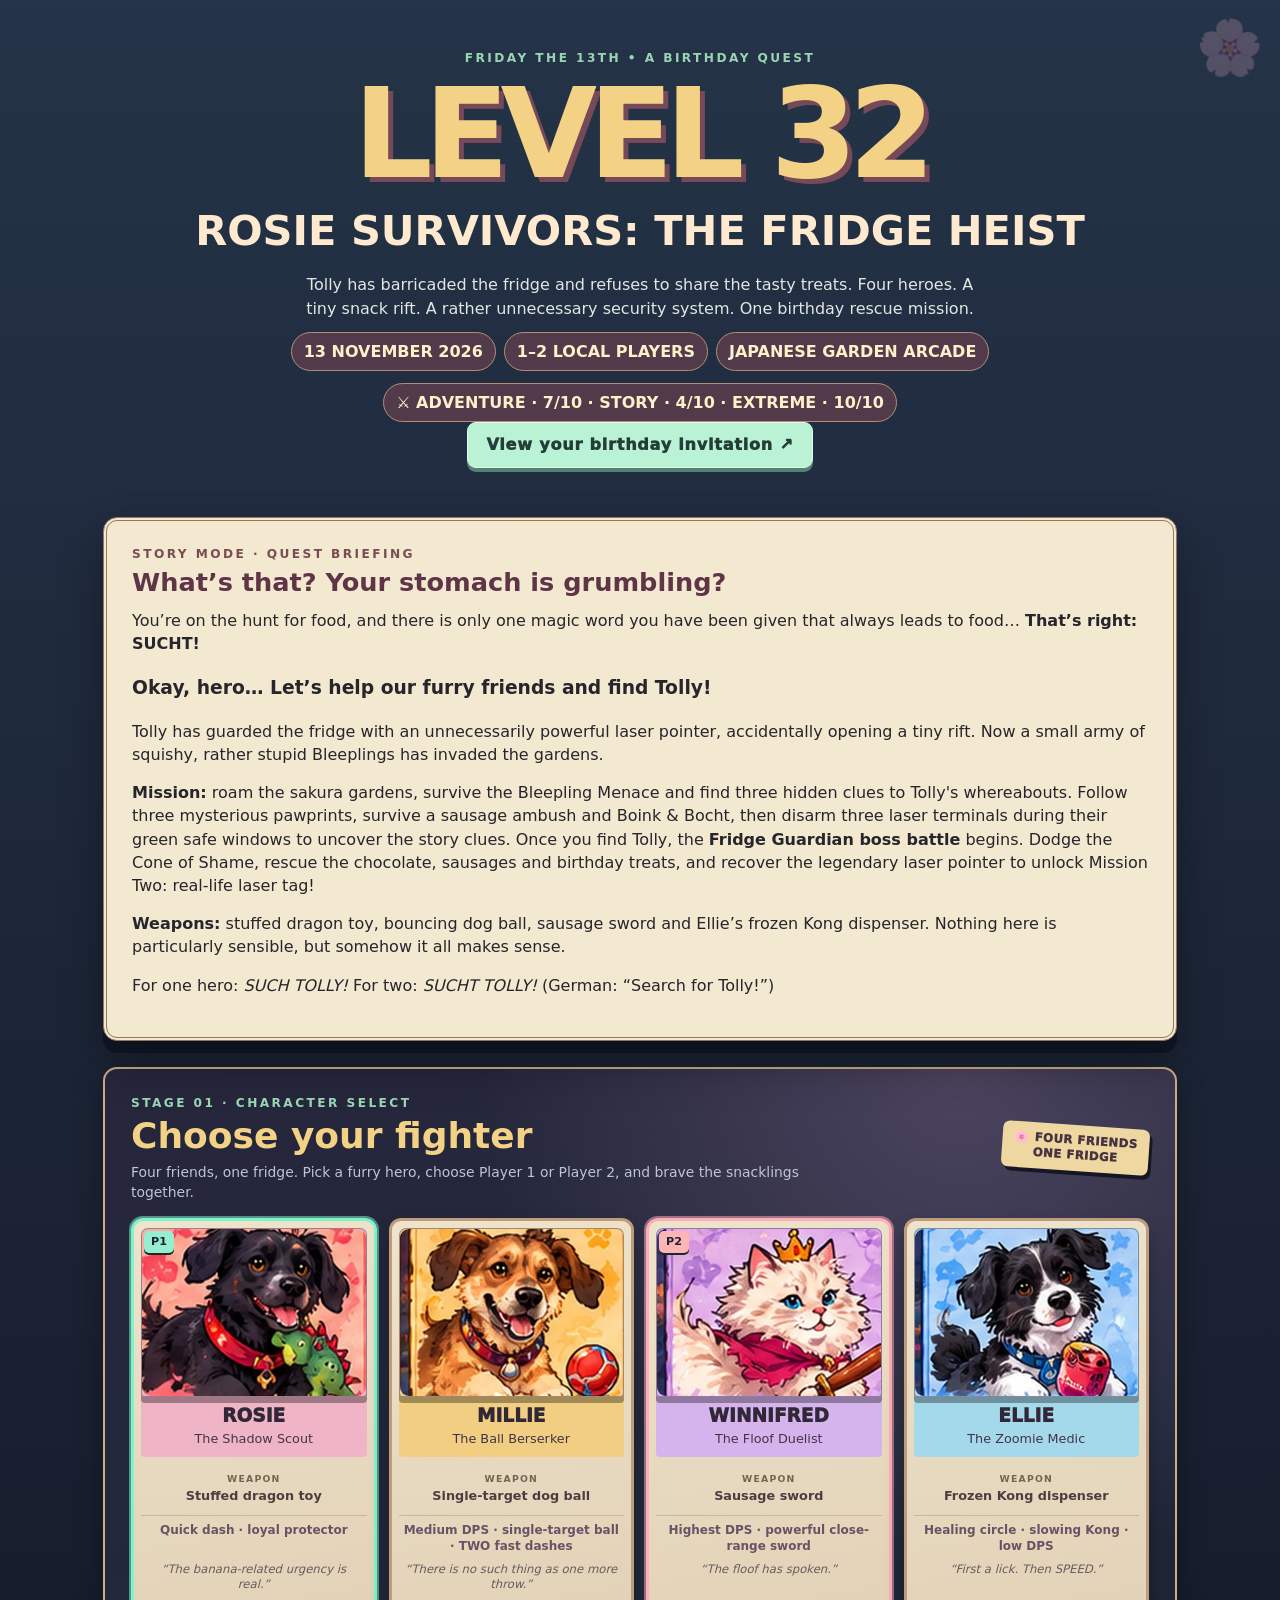
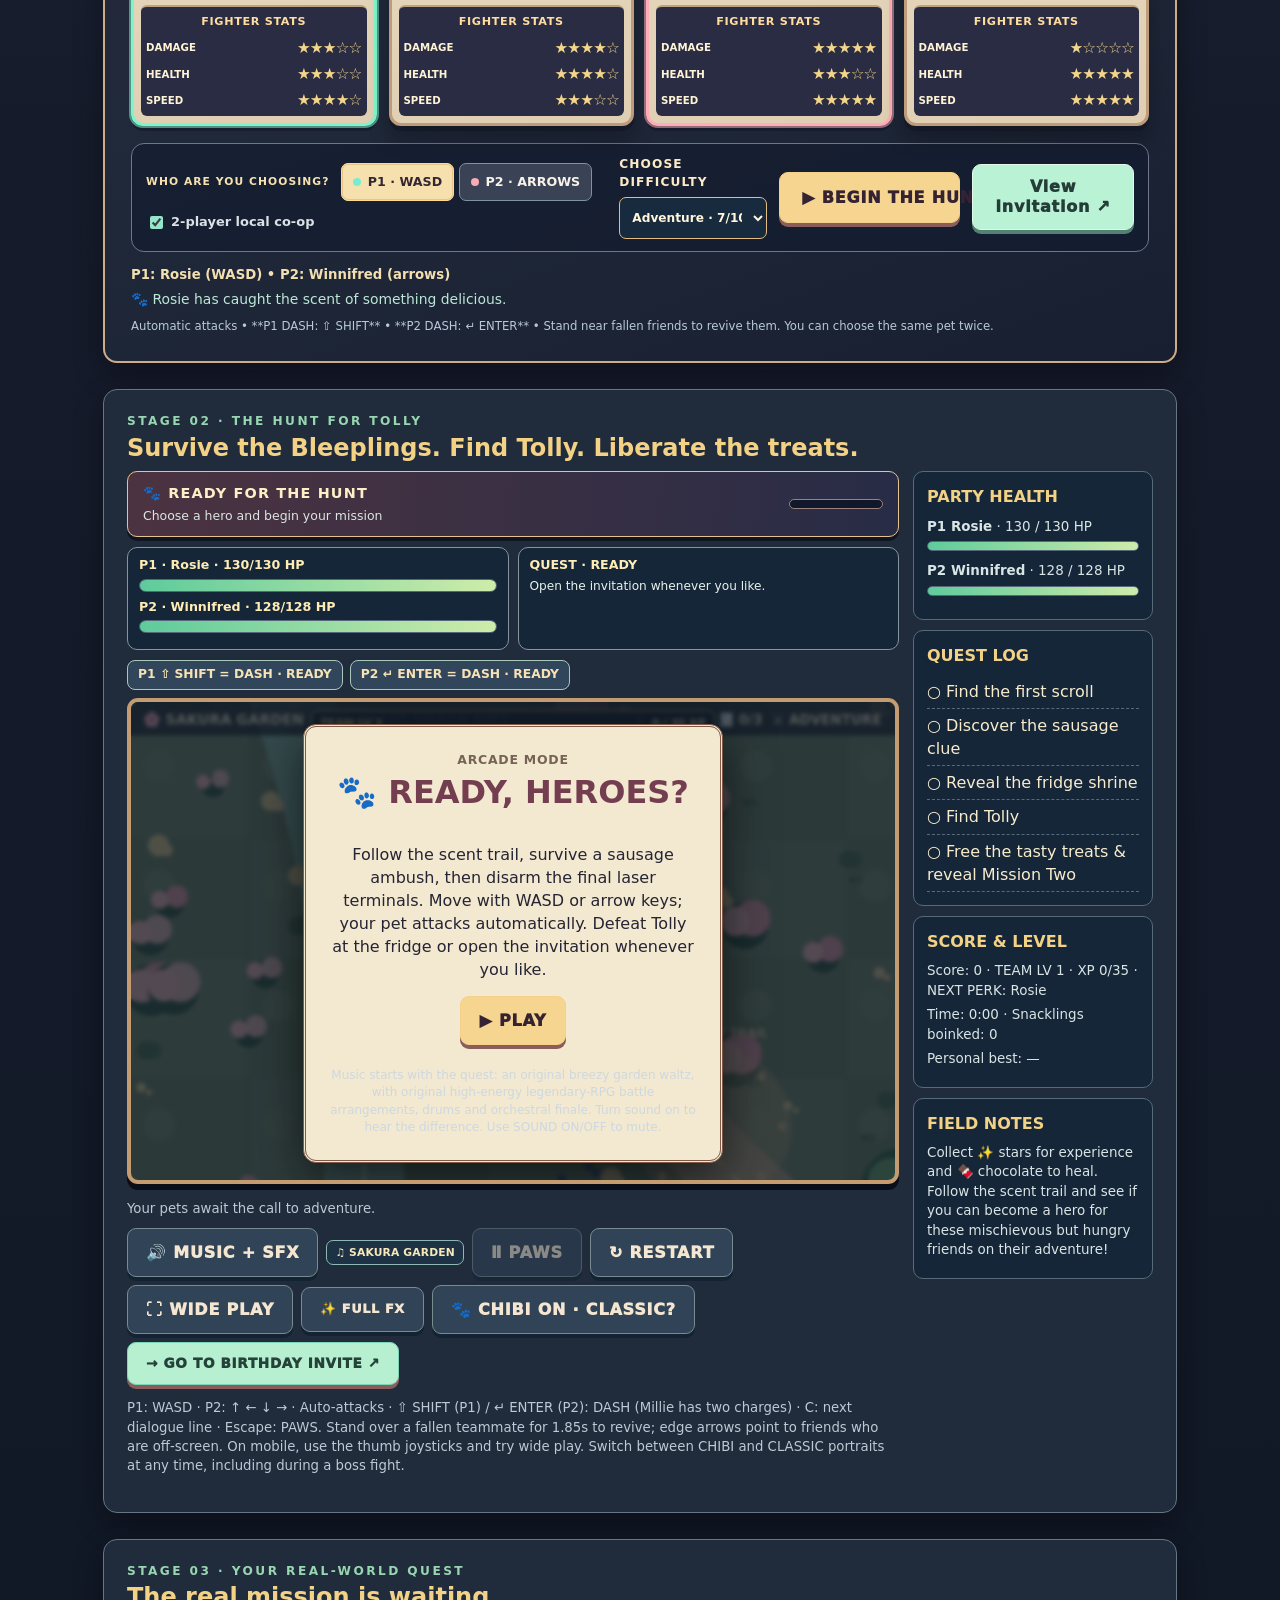
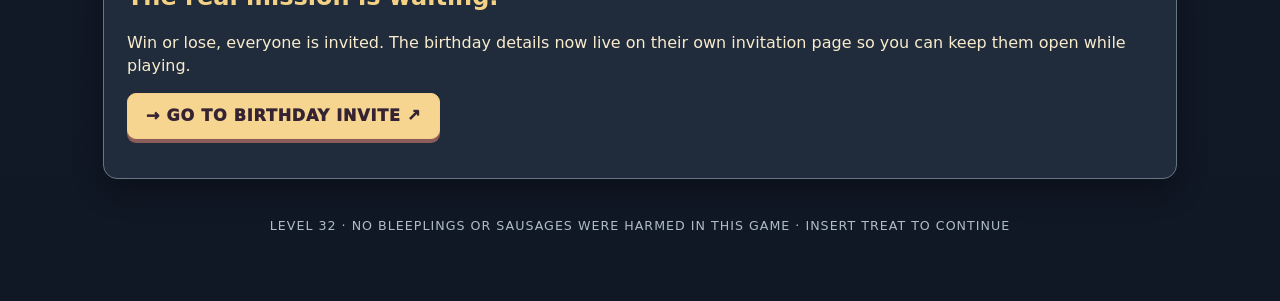
==== commit 5f429e9a: "Polish XP layout and update Mission One to 18:15–20:15 across invitation, calendar and guides" ====
--- a/game/index.html
+++ b/game/index.html
@@ -54,7 +54,8 @@
  <p class="small selection-footnote">Automatic attacks • **P1 DASH: ⇧ SHIFT** • **P2 DASH: ↵ ENTER** • Stand near fallen friends to revive them. You can choose the same pet twice.</p>
 </section>
 <section class="panel" id="game-section"><div class="eyebrow">STAGE 02 · THE HUNT FOR TOLLY</div><h2>Survive the Bleeplings. Find Tolly. Liberate the treats.</h2><div id="bossbar" class="bossbar">⚔ FRIDGE GUARDIAN: TOLLY<div class="meter red"><span id="bossfill"></span></div></div><div id="boss-card" class="boss-card"><img src="assets/tolly.webp" alt="Portrait of Tolly, the fridge guardian."><div><div class="tiny">FINAL BOSS ENCOUNTER</div><strong>TOLLY · Fridge Guardian</strong><p>“No Rosie, you're on a diet — no more banana.”</p></div></div><div class="game-layout"><div><div class="objective-strip" id="objective-strip" aria-live="off"><div class="objective-main"><strong id="objective-label">🐾 READY FOR THE HUNT</strong><span id="objective-detail">Collect three scrolls, then find Tolly</span></div><div class="objective-meter"><span id="objective-progress"></span></div></div><div id="mobile-game-status" class="mobile-game-status" aria-live="off"><div id="mobile-health" class="mobile-health">Select your heroes to see health.</div><div id="mobile-quest" class="mobile-quest"><strong>QUEST 1 · FIND THE FIRST SCROLL</strong><span>Follow the golden pawprints to uncover the first scroll. Every quest plays differently.</span></div></div><div class="dash-status" id="dash-status" role="status" aria-live="off"><span class="dash-pill">P1 ⇧ SHIFT = DASH</span><span class="dash-pill">P2 ↵ ENTER = DASH</span></div><div class="game-frame"><div id="perk-panel" class="perk-panel" role="dialog" aria-modal="true" aria-labelledby="perk-title" hidden><div class="perk-inner"><div class="eyebrow">FIVE LEVELS · SPECIAL UPGRADE</div><h3 id="perk-title">A NEW POWER AWAKENS!</h3><p id="perk-who">Both heroes gain shared XP. Special perks alternate between players.</p><div id="perk-choices" class="perk-choices"></div><p class="small">Normal: modest gain + trade-off (75%) · Epic: stronger gain + drawback (21%) · Legendary: powerful and no drawback (4%).</p></div></div><div id="paws-panel" class="paws-panel" hidden role="status" aria-live="polite"><strong>THE ADVENTURE IS ON PAWS</strong><p>Your snacks are safe. For now.</p><p id="paws-quip">Winnifred calls this an aristo-cat-ic intermission.</p><p>Press Esc or UNLEASH THE PAWSIBILITIES to continue.</p></div><div class="team-xp-overlay" id="team-xp-overlay" aria-label="Shared team experience">
- <div class="team-xp-head"><strong id="team-level-label">TEAM LV 1</strong><span id="team-xp-text">0 / 35 XP</span><span id="team-perk-label">NEXT PERK LV 5</span></div>
- <div id="team-xp-progress" class="team-xp-track" role="progressbar" aria-label="Shared experience toward the next team level" aria-valuemin="0" aria-valuemax="35" aria-valuenow="0"><span id="team-xp-fill"></span></div></div><canvas id="game" width="960" height="600" aria-label="Top-down Rosie Survivors game. Move with WASD or arrow keys, auto-attacks hit the approaching Bleepling enemies."></canvas><div class="overlay" id="overlay"><div class="overlay-inner"><div id="overlay-kicker" class="tinyline">ARCADE MODE</div><h3>🐾 READY, HEROES?</h3><a id="ending-invite" class="btn invitation-link ending-invite" data-invitation-link href="invitation.html" target="_blank" rel="noopener noreferrer" hidden>→ GO TO BIRTHDAY INVITE ↗</a><img id="overlay-art" class="overlay-art" alt="Illustrated storybook scene" src="assets/victory.webp"><div id="scene-dialogues" class="scene-dialogues" aria-label="Character dialogue" hidden></div><div id="scene-counter" class="scene-counter" aria-live="polite"></div><div class="scene-control-help" id="scene-control-help" hidden>Press <kbd>C</kbd> for the next line · Movement keys do not skip · Combat stays frozen</div><p>Follow the scent trail, survive a sausage ambush, then disarm the final laser terminals. Move with WASD or arrow keys; your pet attacks automatically. Defeat Tolly at the fridge or open the invitation whenever you like.</p><div id="mission-unlock" class="mission-unlock"><strong>🔴 MISSION TWO UNLOCKED · LASER TAG!</strong><span>Friday 13 November 2026 · 20:40 · Lasergames Utrecht</span><span>Biltstraat 4 · €28.50 per person · 2 games</span><span>Mission One begins at 18:30 at Broodnodig, with dogs welcome!</span><a id="party-details" data-invitation-link href="invitation.html" target="_blank" rel="noopener noreferrer" class="btn mission-cta invitation-link">→ GO TO BIRTHDAY INVITE ↗</a></div><button class="btn" id="overlay-start">▶ PLAY</button><button type="button" id="scene-skip" class="scene-skip" hidden>Skip scene →</button><button type="button" id="share-result">📋 COPY YOUR SCORE TO WHATSAPP</button><div id="share-status" role="status" aria-live="polite"></div><div class="soundtip">Music starts with the quest: an original breezy garden waltz, with original high-energy legendary-RPG battle arrangements, drums and orchestral finale. Turn sound on to hear the difference. Use SOUND ON/OFF to mute.</div></div></div></div><div class="mobile-keys" aria-label="Touch controls"><div class="touch-player"><div class="small">P1 · MOVE</div><div class="joystick" data-joystick="0" role="group" aria-label="Player 1 virtual joystick"><div class="joystick-knob"></div></div><button type="button" class="touch-dash" data-dash="0" aria-label="Dash Player 1">P1 DASH ⚡</button></div><div class="touch-player"><div class="small">P2 · MOVE</div><div class="joystick" data-joystick="1" role="group" aria-label="Player 2 virtual joystick"><div class="joystick-knob"></div></div><button type="button" class="touch-dash" data-dash="1" aria-label="Dash Player 2">P2 DASH ⚡</button></div></div><div class="game-actions"><span id="game-message" class="footnote" aria-live="polite">Your pets await the call to adventure.</span><div><button class="btn secondary" id="mute">🔊 MUSIC + SFX</button><span id="music-status" role="status" aria-live="off" class="music-status">♫ SAKURA GARDEN</span> <button class="btn secondary" id="pause" disabled>Ⅱ PAWS</button> <button class="btn secondary" id="restart">↻ RESTART</button> <button class="btn secondary" id="focus-play" type="button">⛶ WIDE PLAY</button> <button class="btn secondary" id="fx-toggle" type="button">✨ FULL FX</button> <button class="btn secondary" id="sprite-toggle" type="button" aria-pressed="true">🐾 CHIBI ON · CLASSIC?</button> <a class="btn invitation-link footer-invite" data-invitation-link href="invitation.html" target="_blank" rel="noopener noreferrer">→ GO TO BIRTHDAY INVITE ↗</a></div></div><p class="footnote" id="focus-status" role="status" aria-live="polite"></p><p class="footnote">P1: WASD · P2: ↑ ← ↓ → · Auto-attacks · ⇧ SHIFT (P1) / ↵ ENTER (P2): DASH (Millie has two charges) · C: next dialogue line · Escape: PAWS. Stand over a fallen teammate for 1.85s to revive; edge arrows point to friends who are off-screen. On mobile, use the thumb joysticks and try wide play. Switch between CHIBI and CLASSIC portraits at any time, including during a boss fight.</p></div><aside class="side"><div class="hud"><h3>PARTY HEALTH</h3><div id="playerhud">Choose your heroes!</div></div><div class="hud"><h3>QUEST LOG</h3><div id="missions">Track the scent, survive Boink and Bocht, disarm the laser security, then raid the fridge.</div></div><div class="hud scores"><h3>SCORE & LEVEL</h3><p id="scoreline">Score: 0 · Level: 1</p><p id="timerline">Time: 0:00 · Snacklings boinked: 0</p><p id="bestline">Personal best: —</p></div><div class="hud"><h3>FIELD NOTES</h3><p>Collect ✨ stars for experience and 🍫 chocolate to heal. Follow the scent trail and see if you can become a hero for these mischievous but hungry friends on their adventure!</p></div></aside></div></section>
+ <div class="team-xp-head"><strong id="team-level-label">TEAM LV 1</strong><span id="team-xp-text">0 / 35 XP</span></div>
+ <div id="team-xp-progress" class="team-xp-track" role="progressbar" aria-label="Shared experience toward the next team level" aria-valuemin="0" aria-valuemax="35" aria-valuenow="0"><span id="team-xp-fill"></span></div>
+ <div class="team-xp-foot"><span id="team-perk-label">NEXT PERK LV 5</span></div></div><canvas id="game" width="960" height="600" aria-label="Top-down Rosie Survivors game. Move with WASD or arrow keys, auto-attacks hit the approaching Bleepling enemies."></canvas><div class="overlay" id="overlay"><div class="overlay-inner"><div id="overlay-kicker" class="tinyline">ARCADE MODE</div><h3>🐾 READY, HEROES?</h3><a id="ending-invite" class="btn invitation-link ending-invite" data-invitation-link href="invitation.html" target="_blank" rel="noopener noreferrer" hidden>→ GO TO BIRTHDAY INVITE ↗</a><img id="overlay-art" class="overlay-art" alt="Illustrated storybook scene" src="assets/victory.webp"><div id="scene-dialogues" class="scene-dialogues" aria-label="Character dialogue" hidden></div><div id="scene-counter" class="scene-counter" aria-live="polite"></div><div class="scene-control-help" id="scene-control-help" hidden>Press <kbd>C</kbd> for the next line · Movement keys do not skip · Combat stays frozen</div><p>Follow the scent trail, survive a sausage ambush, then disarm the final laser terminals. Move with WASD or arrow keys; your pet attacks automatically. Defeat Tolly at the fridge or open the invitation whenever you like.</p><div id="mission-unlock" class="mission-unlock"><strong>🔴 MISSION TWO UNLOCKED · LASER TAG!</strong><span>Friday 13 November 2026 · 20:40 · Lasergames Utrecht</span><span>Biltstraat 4 · €28.50 per person · 2 games</span><span>Mission One begins at 18:15 at Broodnodig, with dogs welcome!</span><a id="party-details" data-invitation-link href="invitation.html" target="_blank" rel="noopener noreferrer" class="btn mission-cta invitation-link">→ GO TO BIRTHDAY INVITE ↗</a></div><button class="btn" id="overlay-start">▶ PLAY</button><button type="button" id="scene-skip" class="scene-skip" hidden>Skip scene →</button><button type="button" id="share-result">📋 COPY YOUR SCORE TO WHATSAPP</button><div id="share-status" role="status" aria-live="polite"></div><div class="soundtip">Music starts with the quest: an original breezy garden waltz, with original high-energy legendary-RPG battle arrangements, drums and orchestral finale. Turn sound on to hear the difference. Use SOUND ON/OFF to mute.</div></div></div></div><div class="mobile-keys" aria-label="Touch controls"><div class="touch-player"><div class="small">P1 · MOVE</div><div class="joystick" data-joystick="0" role="group" aria-label="Player 1 virtual joystick"><div class="joystick-knob"></div></div><button type="button" class="touch-dash" data-dash="0" aria-label="Dash Player 1">P1 DASH ⚡</button></div><div class="touch-player"><div class="small">P2 · MOVE</div><div class="joystick" data-joystick="1" role="group" aria-label="Player 2 virtual joystick"><div class="joystick-knob"></div></div><button type="button" class="touch-dash" data-dash="1" aria-label="Dash Player 2">P2 DASH ⚡</button></div></div><div class="game-actions"><span id="game-message" class="footnote" aria-live="polite">Your pets await the call to adventure.</span><div><button class="btn secondary" id="mute">🔊 MUSIC + SFX</button><span id="music-status" role="status" aria-live="off" class="music-status">♫ SAKURA GARDEN</span> <button class="btn secondary" id="pause" disabled>Ⅱ PAWS</button> <button class="btn secondary" id="restart">↻ RESTART</button> <button class="btn secondary" id="focus-play" type="button">⛶ WIDE PLAY</button> <button class="btn secondary" id="fx-toggle" type="button">✨ FULL FX</button> <button class="btn secondary" id="sprite-toggle" type="button" aria-pressed="true">🐾 CHIBI ON · CLASSIC?</button> <a class="btn invitation-link footer-invite" data-invitation-link href="invitation.html" target="_blank" rel="noopener noreferrer">→ GO TO BIRTHDAY INVITE ↗</a></div></div><p class="footnote" id="focus-status" role="status" aria-live="polite"></p><p class="footnote">P1: WASD · P2: ↑ ← ↓ → · Auto-attacks · ⇧ SHIFT (P1) / ↵ ENTER (P2): DASH (Millie has two charges) · C: next dialogue line · Escape: PAWS. Stand over a fallen teammate for 1.85s to revive; edge arrows point to friends who are off-screen. On mobile, use the thumb joysticks and try wide play. Switch between CHIBI and CLASSIC portraits at any time, including during a boss fight.</p></div><aside class="side"><div class="hud"><h3>PARTY HEALTH</h3><div id="playerhud">Choose your heroes!</div></div><div class="hud"><h3>QUEST LOG</h3><div id="missions">Track the scent, survive Boink and Bocht, disarm the laser security, then raid the fridge.</div></div><div class="hud scores"><h3>SCORE & LEVEL</h3><p id="scoreline">Score: 0 · Level: 1</p><p id="timerline">Time: 0:00 · Snacklings boinked: 0</p><p id="bestline">Personal best: —</p></div><div class="hud"><h3>FIELD NOTES</h3><p>Collect ✨ stars for experience and 🍫 chocolate to heal. Follow the scent trail and see if you can become a hero for these mischievous but hungry friends on their adventure!</p></div></aside></div></section>
 <section class="panel" id="birthday-mission"><div class="eyebrow">STAGE 03 · YOUR REAL-WORLD QUEST</div><h2>The real mission is waiting.</h2><p>Win or lose, everyone is invited. The birthday details now live on their own invitation page so you can keep them open while playing.</p><p><a class="btn invitation-link" data-invitation-link href="invitation.html" target="_blank" rel="noopener noreferrer">→ GO TO BIRTHDAY INVITE ↗</a></p></section><footer>LEVEL 32 · NO BLEEPLINGS OR SAUSAGES WERE HARMED IN THIS GAME · INSERT TREAT TO CONTINUE</footer></main>
 <script src="sprite-renderer.js" defer></script><script src="game.js" defer></script></body></html>
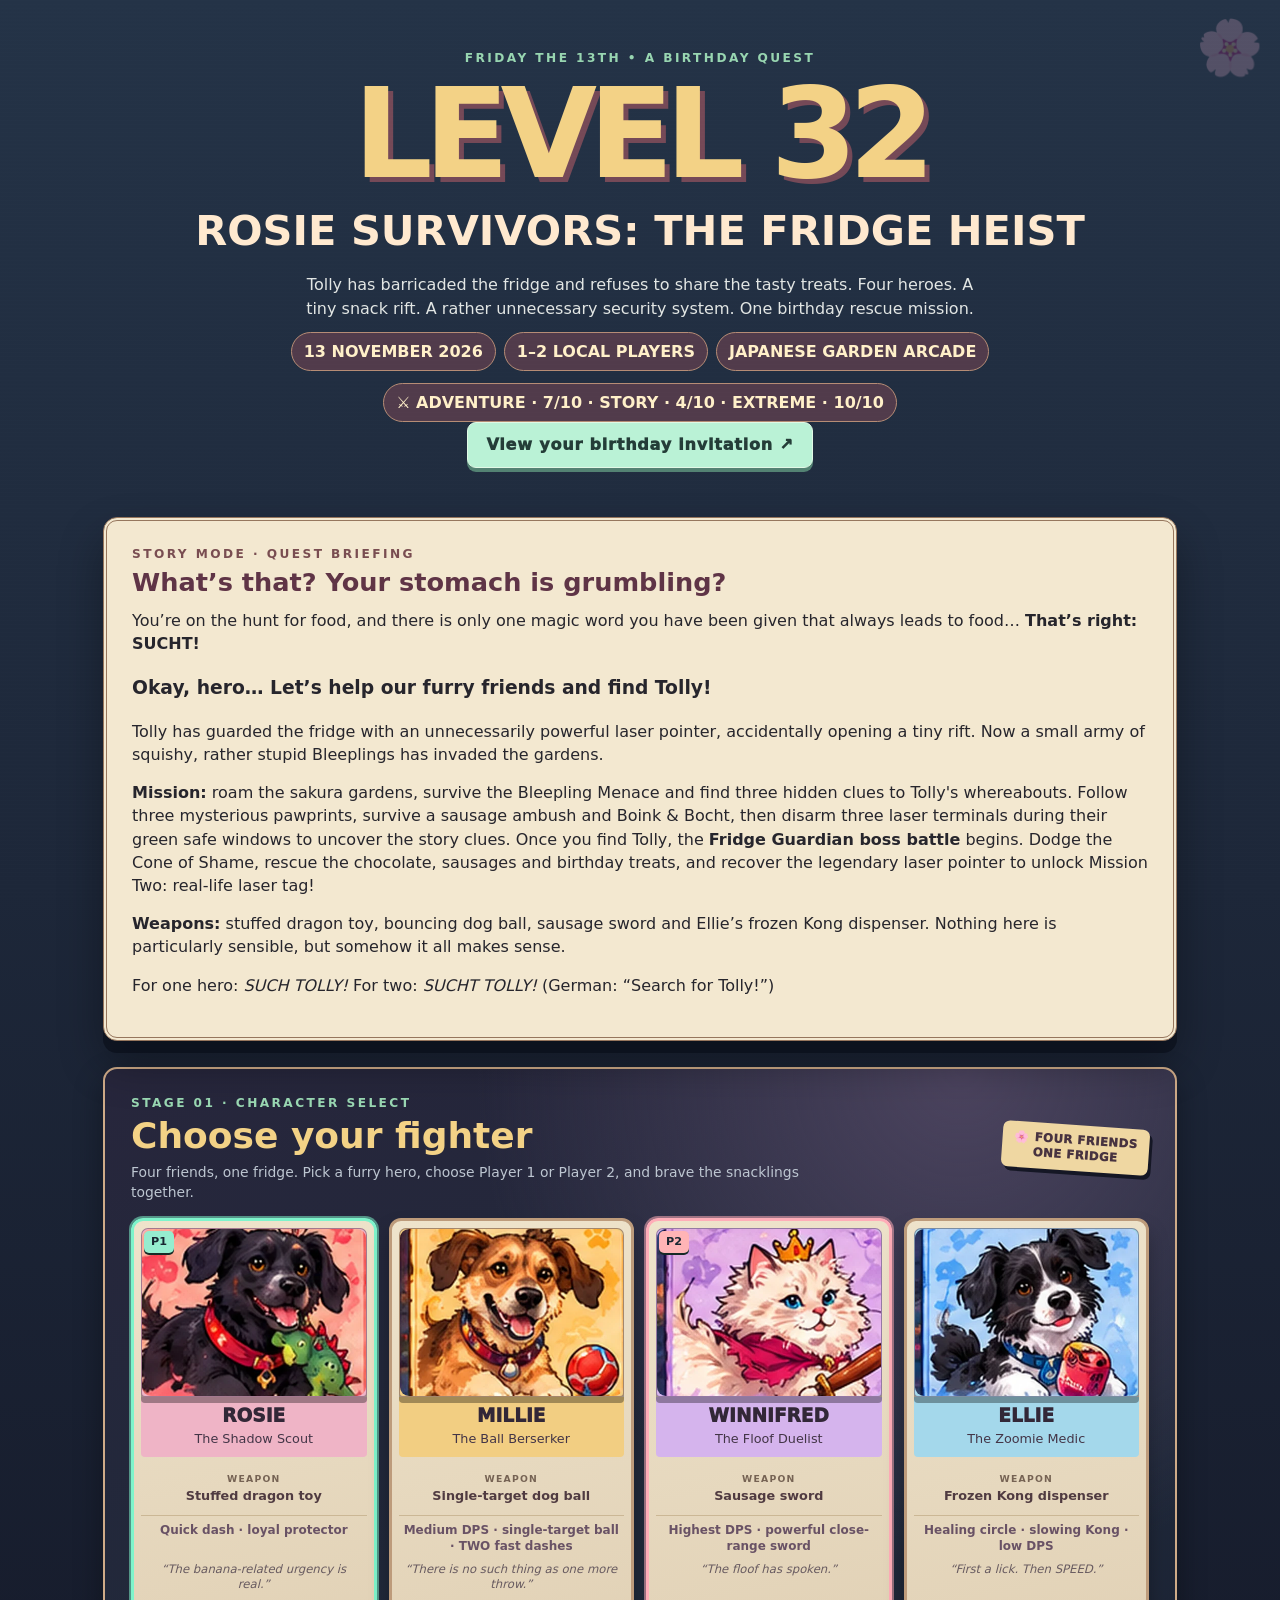
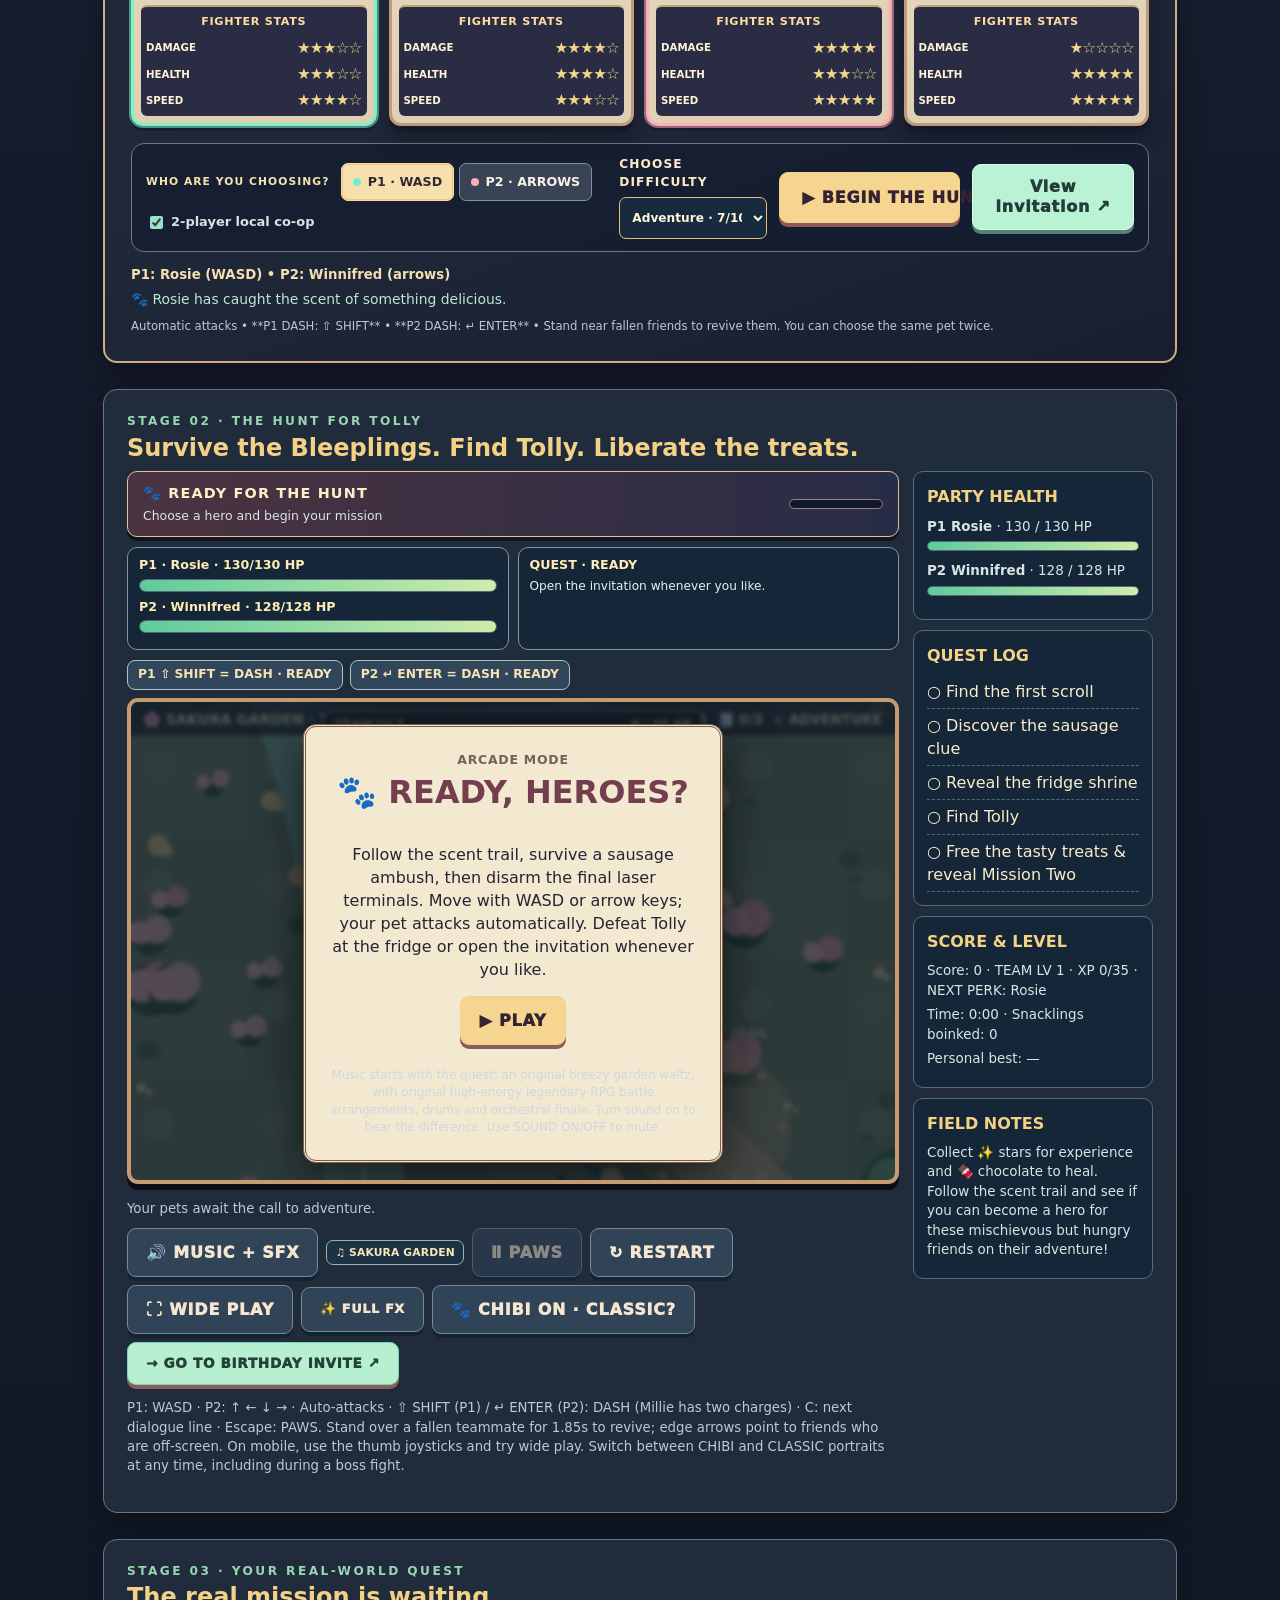
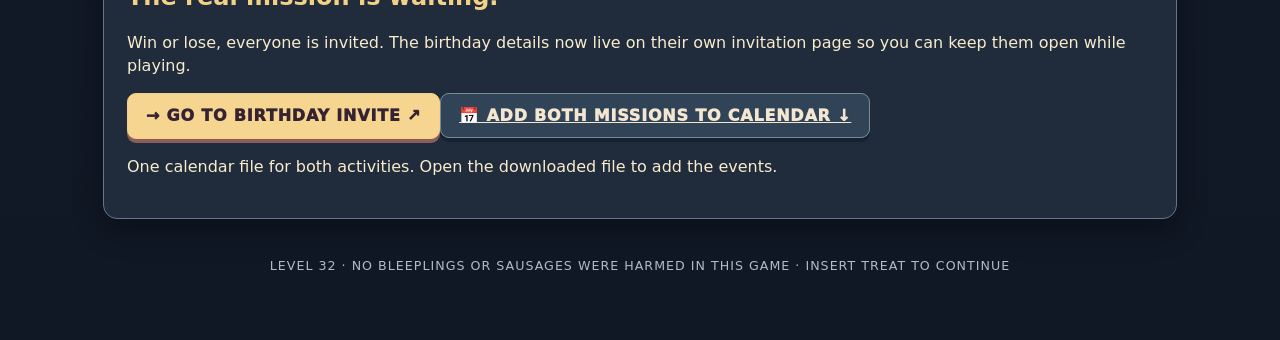
==== commit b969391a: "Offer one clear add-both-missions calendar download and validate both ICS events" ====
--- a/game/index.html
+++ b/game/index.html
@@ -57,5 +57,5 @@
  <div class="team-xp-head"><strong id="team-level-label">TEAM LV 1</strong><span id="team-xp-text">0 / 35 XP</span></div>
  <div id="team-xp-progress" class="team-xp-track" role="progressbar" aria-label="Shared experience toward the next team level" aria-valuemin="0" aria-valuemax="35" aria-valuenow="0"><span id="team-xp-fill"></span></div>
  <div class="team-xp-foot"><span id="team-perk-label">NEXT PERK LV 5</span></div></div><canvas id="game" width="960" height="600" aria-label="Top-down Rosie Survivors game. Move with WASD or arrow keys, auto-attacks hit the approaching Bleepling enemies."></canvas><div class="overlay" id="overlay"><div class="overlay-inner"><div id="overlay-kicker" class="tinyline">ARCADE MODE</div><h3>🐾 READY, HEROES?</h3><a id="ending-invite" class="btn invitation-link ending-invite" data-invitation-link href="invitation.html" target="_blank" rel="noopener noreferrer" hidden>→ GO TO BIRTHDAY INVITE ↗</a><img id="overlay-art" class="overlay-art" alt="Illustrated storybook scene" src="assets/victory.webp"><div id="scene-dialogues" class="scene-dialogues" aria-label="Character dialogue" hidden></div><div id="scene-counter" class="scene-counter" aria-live="polite"></div><div class="scene-control-help" id="scene-control-help" hidden>Press <kbd>C</kbd> for the next line · Movement keys do not skip · Combat stays frozen</div><p>Follow the scent trail, survive a sausage ambush, then disarm the final laser terminals. Move with WASD or arrow keys; your pet attacks automatically. Defeat Tolly at the fridge or open the invitation whenever you like.</p><div id="mission-unlock" class="mission-unlock"><strong>🔴 MISSION TWO UNLOCKED · LASER TAG!</strong><span>Friday 13 November 2026 · 20:40 · Lasergames Utrecht</span><span>Biltstraat 4 · €28.50 per person · 2 games</span><span>Mission One begins at 18:15 at Broodnodig, with dogs welcome!</span><a id="party-details" data-invitation-link href="invitation.html" target="_blank" rel="noopener noreferrer" class="btn mission-cta invitation-link">→ GO TO BIRTHDAY INVITE ↗</a></div><button class="btn" id="overlay-start">▶ PLAY</button><button type="button" id="scene-skip" class="scene-skip" hidden>Skip scene →</button><button type="button" id="share-result">📋 COPY YOUR SCORE TO WHATSAPP</button><div id="share-status" role="status" aria-live="polite"></div><div class="soundtip">Music starts with the quest: an original breezy garden waltz, with original high-energy legendary-RPG battle arrangements, drums and orchestral finale. Turn sound on to hear the difference. Use SOUND ON/OFF to mute.</div></div></div></div><div class="mobile-keys" aria-label="Touch controls"><div class="touch-player"><div class="small">P1 · MOVE</div><div class="joystick" data-joystick="0" role="group" aria-label="Player 1 virtual joystick"><div class="joystick-knob"></div></div><button type="button" class="touch-dash" data-dash="0" aria-label="Dash Player 1">P1 DASH ⚡</button></div><div class="touch-player"><div class="small">P2 · MOVE</div><div class="joystick" data-joystick="1" role="group" aria-label="Player 2 virtual joystick"><div class="joystick-knob"></div></div><button type="button" class="touch-dash" data-dash="1" aria-label="Dash Player 2">P2 DASH ⚡</button></div></div><div class="game-actions"><span id="game-message" class="footnote" aria-live="polite">Your pets await the call to adventure.</span><div><button class="btn secondary" id="mute">🔊 MUSIC + SFX</button><span id="music-status" role="status" aria-live="off" class="music-status">♫ SAKURA GARDEN</span> <button class="btn secondary" id="pause" disabled>Ⅱ PAWS</button> <button class="btn secondary" id="restart">↻ RESTART</button> <button class="btn secondary" id="focus-play" type="button">⛶ WIDE PLAY</button> <button class="btn secondary" id="fx-toggle" type="button">✨ FULL FX</button> <button class="btn secondary" id="sprite-toggle" type="button" aria-pressed="true">🐾 CHIBI ON · CLASSIC?</button> <a class="btn invitation-link footer-invite" data-invitation-link href="invitation.html" target="_blank" rel="noopener noreferrer">→ GO TO BIRTHDAY INVITE ↗</a></div></div><p class="footnote" id="focus-status" role="status" aria-live="polite"></p><p class="footnote">P1: WASD · P2: ↑ ← ↓ → · Auto-attacks · ⇧ SHIFT (P1) / ↵ ENTER (P2): DASH (Millie has two charges) · C: next dialogue line · Escape: PAWS. Stand over a fallen teammate for 1.85s to revive; edge arrows point to friends who are off-screen. On mobile, use the thumb joysticks and try wide play. Switch between CHIBI and CLASSIC portraits at any time, including during a boss fight.</p></div><aside class="side"><div class="hud"><h3>PARTY HEALTH</h3><div id="playerhud">Choose your heroes!</div></div><div class="hud"><h3>QUEST LOG</h3><div id="missions">Track the scent, survive Boink and Bocht, disarm the laser security, then raid the fridge.</div></div><div class="hud scores"><h3>SCORE & LEVEL</h3><p id="scoreline">Score: 0 · Level: 1</p><p id="timerline">Time: 0:00 · Snacklings boinked: 0</p><p id="bestline">Personal best: —</p></div><div class="hud"><h3>FIELD NOTES</h3><p>Collect ✨ stars for experience and 🍫 chocolate to heal. Follow the scent trail and see if you can become a hero for these mischievous but hungry friends on their adventure!</p></div></aside></div></section>
-<section class="panel" id="birthday-mission"><div class="eyebrow">STAGE 03 · YOUR REAL-WORLD QUEST</div><h2>The real mission is waiting.</h2><p>Win or lose, everyone is invited. The birthday details now live on their own invitation page so you can keep them open while playing.</p><p><a class="btn invitation-link" data-invitation-link href="invitation.html" target="_blank" rel="noopener noreferrer">→ GO TO BIRTHDAY INVITE ↗</a></p></section><footer>LEVEL 32 · NO BLEEPLINGS OR SAUSAGES WERE HARMED IN THIS GAME · INSERT TREAT TO CONTINUE</footer></main>
+<section class="panel" id="birthday-mission"><div class="eyebrow">STAGE 03 · YOUR REAL-WORLD QUEST</div><h2>The real mission is waiting.</h2><p>Win or lose, everyone is invited. The birthday details now live on their own invitation page so you can keep them open while playing.</p><p class="mission-actions"><a class="btn invitation-link" data-invitation-link href="invitation.html" target="_blank" rel="noopener noreferrer">→ GO TO BIRTHDAY INVITE ↗</a><a class="btn secondary calendar-both" href="birthday.ics" download="level32-birthday.ics">📅 ADD BOTH MISSIONS TO CALENDAR ↓</a></p><p class="calendar-help">One calendar file for both activities. Open the downloaded file to add the events.</p></section><footer>LEVEL 32 · NO BLEEPLINGS OR SAUSAGES WERE HARMED IN THIS GAME · INSERT TREAT TO CONTINUE</footer></main>
 <script src="sprite-renderer.js" defer></script><script src="game.js" defer></script></body></html>
--- a/game/style.css
+++ b/game/style.css
@@ -291,3 +291,19 @@
 .team-xp-track span{display:block;height:100%;width:0;background:linear-gradient(90deg,#81dbc1,#fbe3a3);transition:width .12s}
 @media(max-width:620px){.team-xp-overlay{width:min(72%,315px);padding:3px 6px 5px;top:4px}.team-xp-head{font-size:.56rem}.team-xp-track{height:6px}}
 @media(prefers-reduced-motion:reduce){.team-xp-track span{transition:none}}
+
+/* Distinct lines for level, XP and perk: never concatenate or squish labels.
+   Keeps progress readable even in portrait-sized game canvases. */
+.team-xp-overlay{width:min(66%,380px);box-sizing:border-box;padding:6px 11px 7px}
+.team-xp-head{display:grid;grid-template-columns:minmax(0,1fr) auto;gap:12px;align-items:center;white-space:nowrap;font-size:.75rem}
+.team-xp-head strong{min-width:0;overflow:hidden;text-overflow:ellipsis}
+.team-xp-head #team-xp-text{font-variant-numeric:tabular-nums;white-space:nowrap;text-align:right}
+.team-xp-track{margin:6px 0 4px}
+.team-xp-foot{display:flex;justify-content:center;padding-top:1px;line-height:1.3}
+.team-xp-foot #team-perk-label{font-size:.68rem;letter-spacing:.04em;white-space:nowrap;font-weight:800;color:#a8f2d1}
+@media(max-width:620px){
+ .team-xp-overlay{width:min(78%,330px);top:5px;padding:4px 7px 6px}
+ .team-xp-head{font-size:.62rem;gap:6px}
+ .team-xp-foot #team-perk-label{font-size:.59rem}
+ .team-xp-track{height:6px;margin:5px 0 3px}
+}
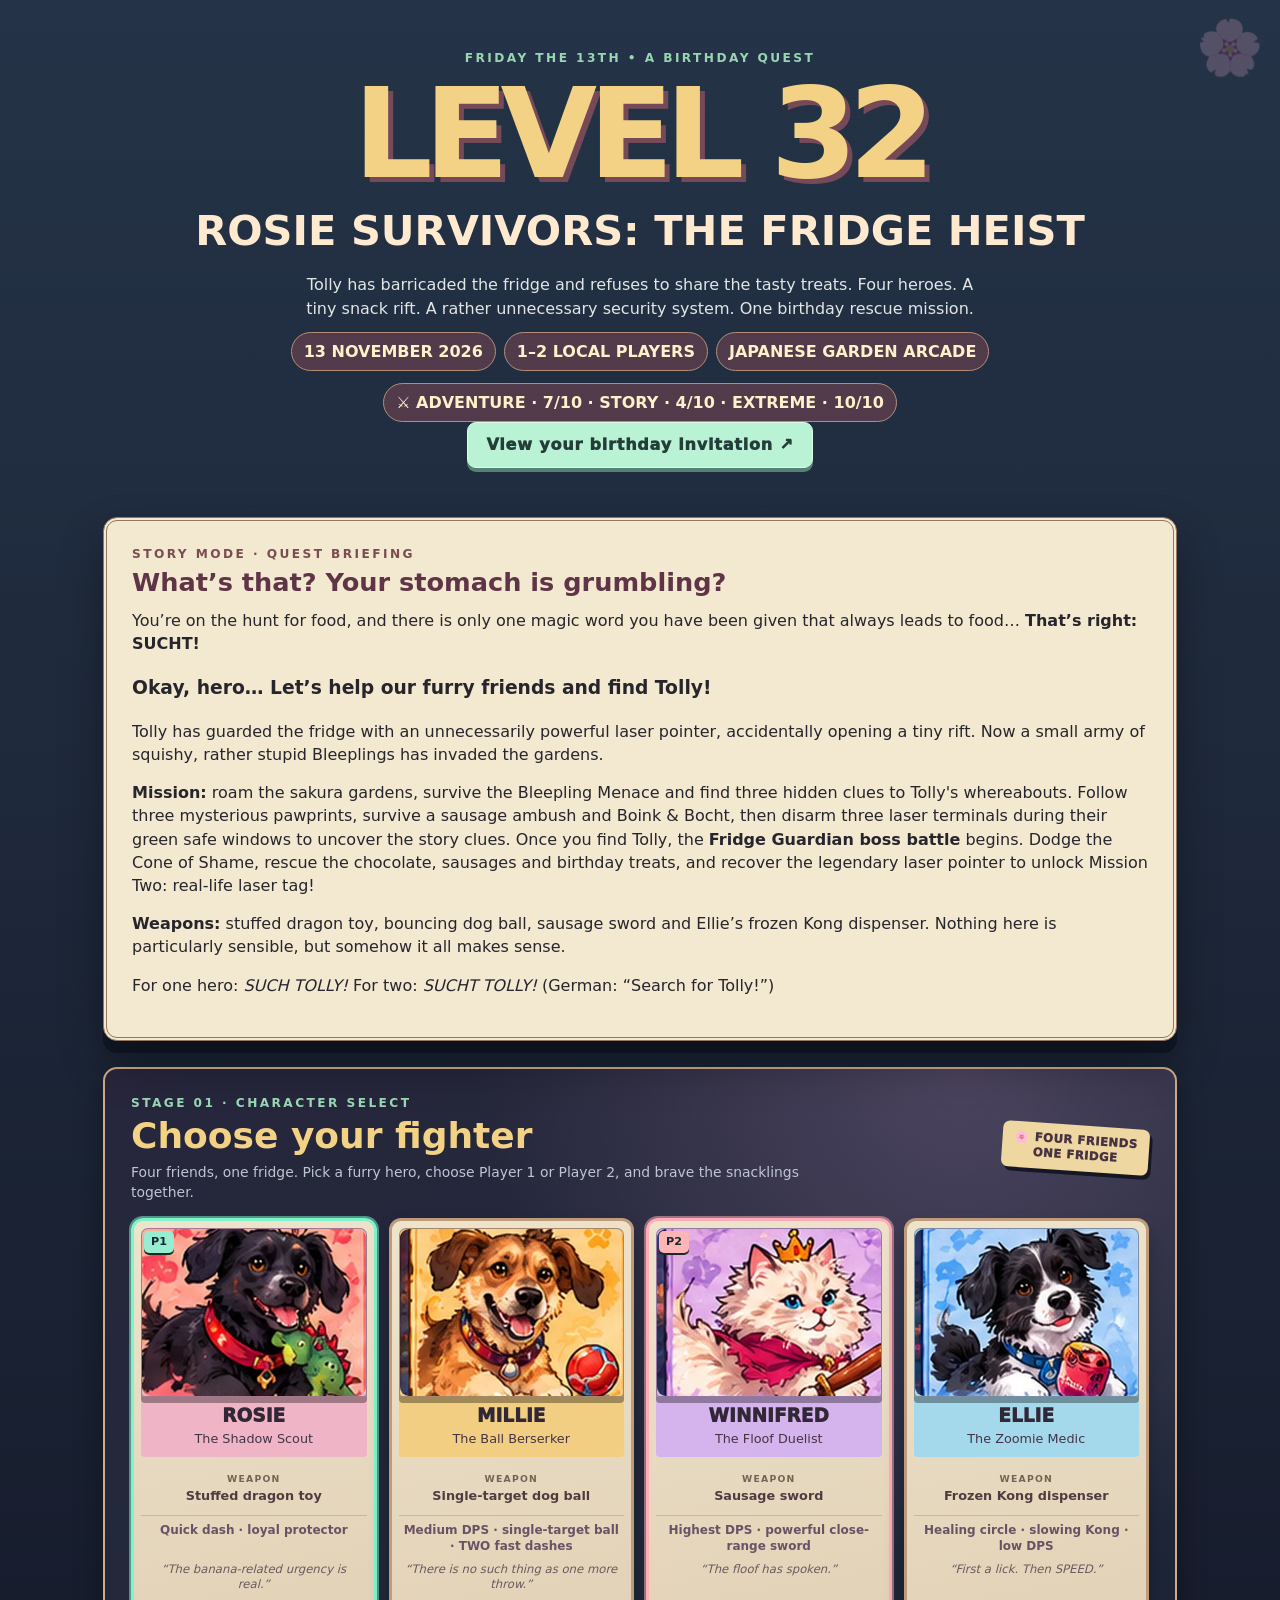
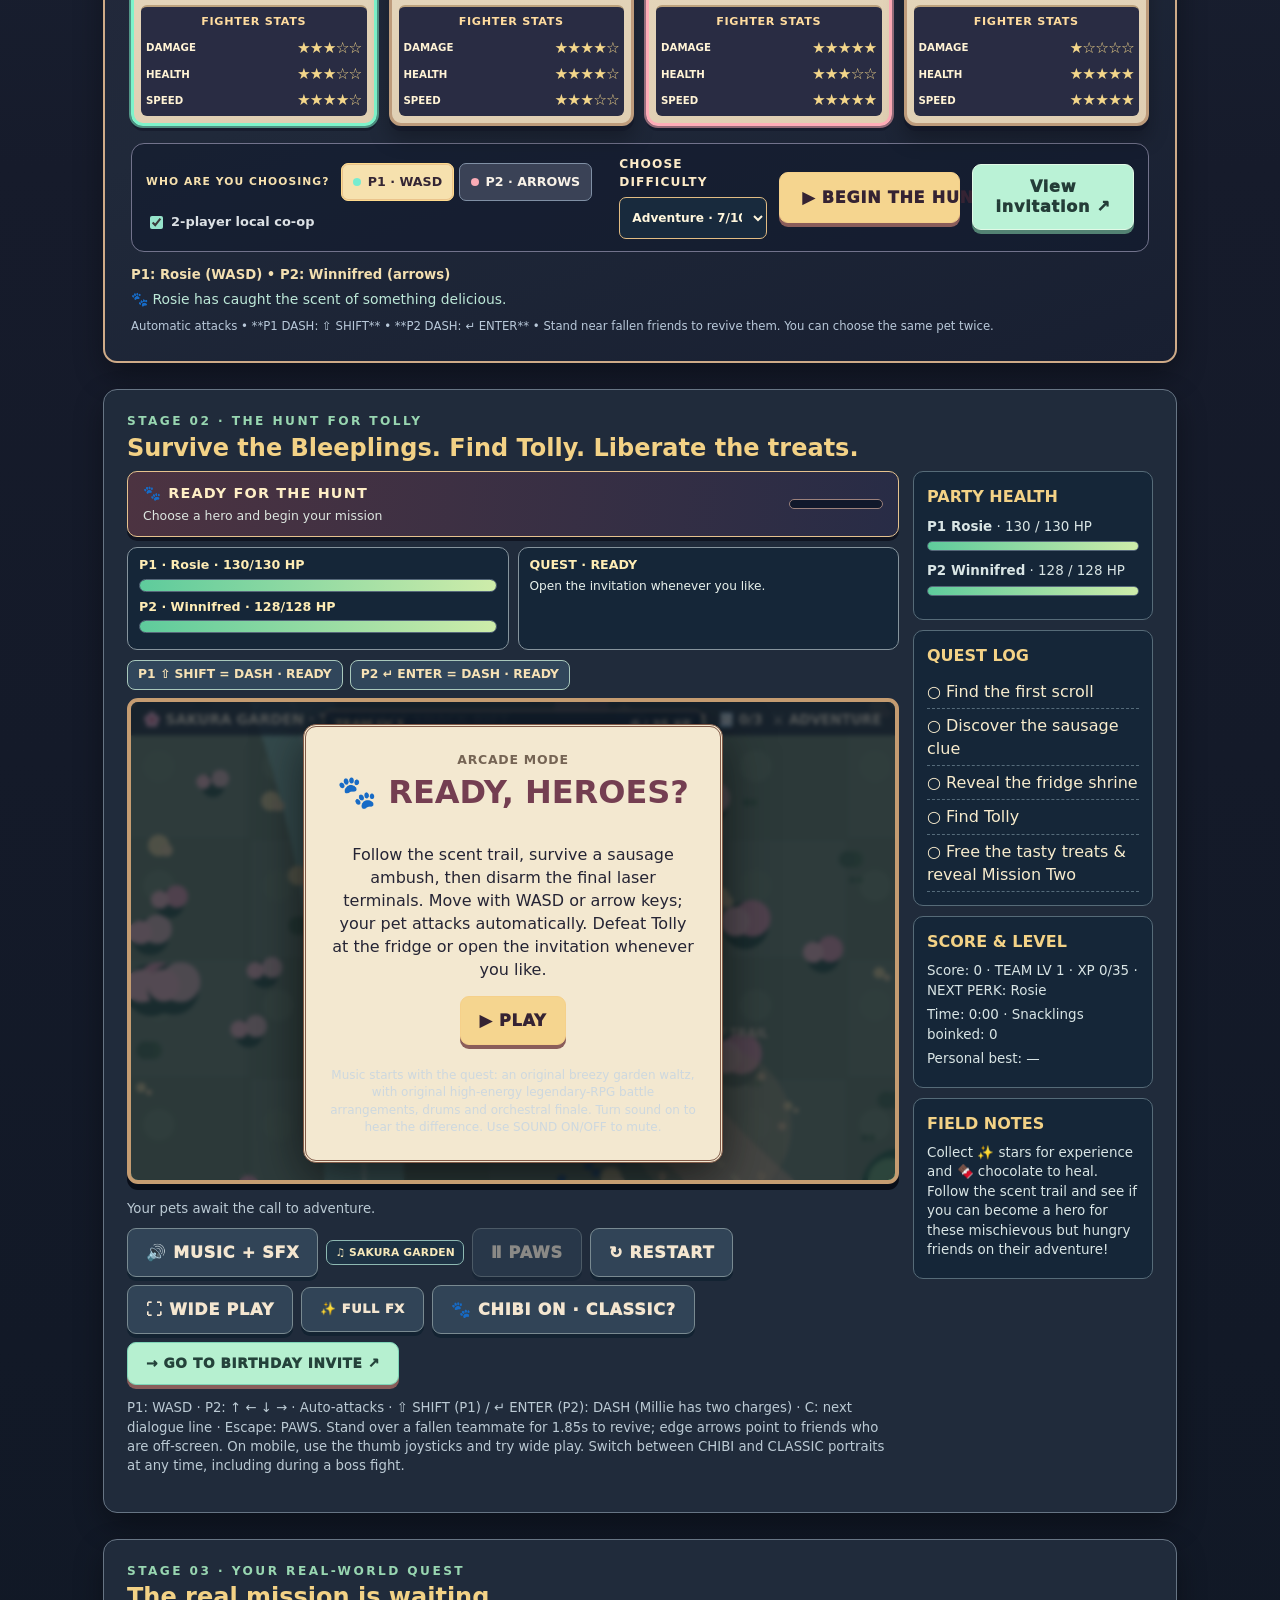
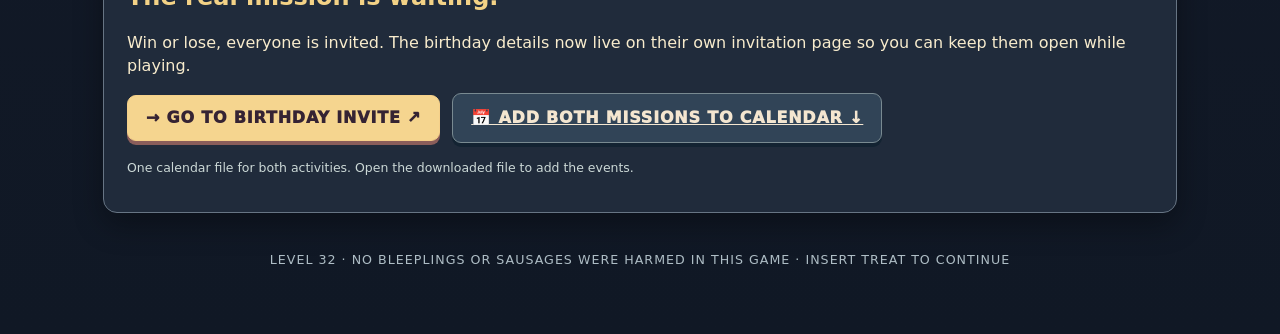
==== commit ddd100fb: "Make unsealed scroll wayfinding unmistakable and implement solo-only health regeneration" ====
--- a/game/index.html
+++ b/game/index.html
@@ -53,7 +53,7 @@
  <p id="hero-banter" class="selection-banter" aria-live="polite">🐾 Rosie has caught the scent of something delicious.</p>
  <p class="small selection-footnote">Automatic attacks • **P1 DASH: ⇧ SHIFT** • **P2 DASH: ↵ ENTER** • Stand near fallen friends to revive them. You can choose the same pet twice.</p>
 </section>
-<section class="panel" id="game-section"><div class="eyebrow">STAGE 02 · THE HUNT FOR TOLLY</div><h2>Survive the Bleeplings. Find Tolly. Liberate the treats.</h2><div id="bossbar" class="bossbar">⚔ FRIDGE GUARDIAN: TOLLY<div class="meter red"><span id="bossfill"></span></div></div><div id="boss-card" class="boss-card"><img src="assets/tolly.webp" alt="Portrait of Tolly, the fridge guardian."><div><div class="tiny">FINAL BOSS ENCOUNTER</div><strong>TOLLY · Fridge Guardian</strong><p>“No Rosie, you're on a diet — no more banana.”</p></div></div><div class="game-layout"><div><div class="objective-strip" id="objective-strip" aria-live="off"><div class="objective-main"><strong id="objective-label">🐾 READY FOR THE HUNT</strong><span id="objective-detail">Collect three scrolls, then find Tolly</span></div><div class="objective-meter"><span id="objective-progress"></span></div></div><div id="mobile-game-status" class="mobile-game-status" aria-live="off"><div id="mobile-health" class="mobile-health">Select your heroes to see health.</div><div id="mobile-quest" class="mobile-quest"><strong>QUEST 1 · FIND THE FIRST SCROLL</strong><span>Follow the golden pawprints to uncover the first scroll. Every quest plays differently.</span></div></div><div class="dash-status" id="dash-status" role="status" aria-live="off"><span class="dash-pill">P1 ⇧ SHIFT = DASH</span><span class="dash-pill">P2 ↵ ENTER = DASH</span></div><div class="game-frame"><div id="perk-panel" class="perk-panel" role="dialog" aria-modal="true" aria-labelledby="perk-title" hidden><div class="perk-inner"><div class="eyebrow">FIVE LEVELS · SPECIAL UPGRADE</div><h3 id="perk-title">A NEW POWER AWAKENS!</h3><p id="perk-who">Both heroes gain shared XP. Special perks alternate between players.</p><div id="perk-choices" class="perk-choices"></div><p class="small">Normal: modest gain + trade-off (75%) · Epic: stronger gain + drawback (21%) · Legendary: powerful and no drawback (4%).</p></div></div><div id="paws-panel" class="paws-panel" hidden role="status" aria-live="polite"><strong>THE ADVENTURE IS ON PAWS</strong><p>Your snacks are safe. For now.</p><p id="paws-quip">Winnifred calls this an aristo-cat-ic intermission.</p><p>Press Esc or UNLEASH THE PAWSIBILITIES to continue.</p></div><div class="team-xp-overlay" id="team-xp-overlay" aria-label="Shared team experience">
+<section class="panel" id="game-section"><div class="eyebrow">STAGE 02 · THE HUNT FOR TOLLY</div><h2>Survive the Bleeplings. Find Tolly. Liberate the treats.</h2><div id="bossbar" class="bossbar">⚔ FRIDGE GUARDIAN: TOLLY<div class="meter red"><span id="bossfill"></span></div></div><div id="boss-card" class="boss-card"><img src="assets/tolly.webp" alt="Portrait of Tolly, the fridge guardian."><div><div class="tiny">FINAL BOSS ENCOUNTER</div><strong>TOLLY · Fridge Guardian</strong><p>“No Rosie, you're on a diet — no more banana.”</p></div></div><div class="game-layout"><div><div class="objective-strip" id="objective-strip" aria-live="off"><div class="objective-main"><strong id="objective-label">🐾 READY FOR THE HUNT</strong><span id="objective-detail">Collect three scrolls, then find Tolly</span></div><div class="objective-meter"><span id="objective-progress"></span></div></div><div id="mobile-game-status" class="mobile-game-status" aria-live="off"><div id="mobile-health" class="mobile-health">Select your heroes to see health.</div><div id="mobile-quest" class="mobile-quest"><strong>QUEST 1 · FIND THE FIRST SCROLL</strong><span>Follow the golden pawprints to uncover the first scroll. Every quest plays differently.</span></div></div><div class="dash-status" id="dash-status" role="status" aria-live="off"><span class="dash-pill">P1 ⇧ SHIFT = DASH</span><span class="dash-pill">P2 ↵ ENTER = DASH</span></div><div class="game-frame"><div id="scroll-return-notice" class="scroll-return-notice" role="status" hidden><strong>📜 SCROLL UNSEALED!</strong><span>RETURN AND READ THE SCROLL</span><small id="scroll-return-distance" aria-hidden="true">Follow the golden arrow</small></div><div id="perk-panel" class="perk-panel" role="dialog" aria-modal="true" aria-labelledby="perk-title" hidden><div class="perk-inner"><div class="eyebrow">FIVE LEVELS · SPECIAL UPGRADE</div><h3 id="perk-title">A NEW POWER AWAKENS!</h3><p id="perk-who">Both heroes gain shared XP. Special perks alternate between players.</p><div id="perk-choices" class="perk-choices"></div><p class="small">Normal: modest gain + trade-off (75%) · Epic: stronger gain + drawback (21%) · Legendary: powerful and no drawback (4%).</p></div></div><div id="paws-panel" class="paws-panel" hidden role="status" aria-live="polite"><strong>THE ADVENTURE IS ON PAWS</strong><p>Your snacks are safe. For now.</p><p id="paws-quip">Winnifred calls this an aristo-cat-ic intermission.</p><p>Press Esc or UNLEASH THE PAWSIBILITIES to continue.</p></div><div class="team-xp-overlay" id="team-xp-overlay" aria-label="Shared team experience">
  <div class="team-xp-head"><strong id="team-level-label">TEAM LV 1</strong><span id="team-xp-text">0 / 35 XP</span></div>
  <div id="team-xp-progress" class="team-xp-track" role="progressbar" aria-label="Shared experience toward the next team level" aria-valuemin="0" aria-valuemax="35" aria-valuenow="0"><span id="team-xp-fill"></span></div>
  <div class="team-xp-foot"><span id="team-perk-label">NEXT PERK LV 5</span></div></div><canvas id="game" width="960" height="600" aria-label="Top-down Rosie Survivors game. Move with WASD or arrow keys, auto-attacks hit the approaching Bleepling enemies."></canvas><div class="overlay" id="overlay"><div class="overlay-inner"><div id="overlay-kicker" class="tinyline">ARCADE MODE</div><h3>🐾 READY, HEROES?</h3><a id="ending-invite" class="btn invitation-link ending-invite" data-invitation-link href="invitation.html" target="_blank" rel="noopener noreferrer" hidden>→ GO TO BIRTHDAY INVITE ↗</a><img id="overlay-art" class="overlay-art" alt="Illustrated storybook scene" src="assets/victory.webp"><div id="scene-dialogues" class="scene-dialogues" aria-label="Character dialogue" hidden></div><div id="scene-counter" class="scene-counter" aria-live="polite"></div><div class="scene-control-help" id="scene-control-help" hidden>Press <kbd>C</kbd> for the next line · Movement keys do not skip · Combat stays frozen</div><p>Follow the scent trail, survive a sausage ambush, then disarm the final laser terminals. Move with WASD or arrow keys; your pet attacks automatically. Defeat Tolly at the fridge or open the invitation whenever you like.</p><div id="mission-unlock" class="mission-unlock"><strong>🔴 MISSION TWO UNLOCKED · LASER TAG!</strong><span>Friday 13 November 2026 · 20:40 · Lasergames Utrecht</span><span>Biltstraat 4 · €28.50 per person · 2 games</span><span>Mission One begins at 18:15 at Broodnodig, with dogs welcome!</span><a id="party-details" data-invitation-link href="invitation.html" target="_blank" rel="noopener noreferrer" class="btn mission-cta invitation-link">→ GO TO BIRTHDAY INVITE ↗</a></div><button class="btn" id="overlay-start">▶ PLAY</button><button type="button" id="scene-skip" class="scene-skip" hidden>Skip scene →</button><button type="button" id="share-result">📋 COPY YOUR SCORE TO WHATSAPP</button><div id="share-status" role="status" aria-live="polite"></div><div class="soundtip">Music starts with the quest: an original breezy garden waltz, with original high-energy legendary-RPG battle arrangements, drums and orchestral finale. Turn sound on to hear the difference. Use SOUND ON/OFF to mute.</div></div></div></div><div class="mobile-keys" aria-label="Touch controls"><div class="touch-player"><div class="small">P1 · MOVE</div><div class="joystick" data-joystick="0" role="group" aria-label="Player 1 virtual joystick"><div class="joystick-knob"></div></div><button type="button" class="touch-dash" data-dash="0" aria-label="Dash Player 1">P1 DASH ⚡</button></div><div class="touch-player"><div class="small">P2 · MOVE</div><div class="joystick" data-joystick="1" role="group" aria-label="Player 2 virtual joystick"><div class="joystick-knob"></div></div><button type="button" class="touch-dash" data-dash="1" aria-label="Dash Player 2">P2 DASH ⚡</button></div></div><div class="game-actions"><span id="game-message" class="footnote" aria-live="polite">Your pets await the call to adventure.</span><div><button class="btn secondary" id="mute">🔊 MUSIC + SFX</button><span id="music-status" role="status" aria-live="off" class="music-status">♫ SAKURA GARDEN</span> <button class="btn secondary" id="pause" disabled>Ⅱ PAWS</button> <button class="btn secondary" id="restart">↻ RESTART</button> <button class="btn secondary" id="focus-play" type="button">⛶ WIDE PLAY</button> <button class="btn secondary" id="fx-toggle" type="button">✨ FULL FX</button> <button class="btn secondary" id="sprite-toggle" type="button" aria-pressed="true">🐾 CHIBI ON · CLASSIC?</button> <a class="btn invitation-link footer-invite" data-invitation-link href="invitation.html" target="_blank" rel="noopener noreferrer">→ GO TO BIRTHDAY INVITE ↗</a></div></div><p class="footnote" id="focus-status" role="status" aria-live="polite"></p><p class="footnote">P1: WASD · P2: ↑ ← ↓ → · Auto-attacks · ⇧ SHIFT (P1) / ↵ ENTER (P2): DASH (Millie has two charges) · C: next dialogue line · Escape: PAWS. Stand over a fallen teammate for 1.85s to revive; edge arrows point to friends who are off-screen. On mobile, use the thumb joysticks and try wide play. Switch between CHIBI and CLASSIC portraits at any time, including during a boss fight.</p></div><aside class="side"><div class="hud"><h3>PARTY HEALTH</h3><div id="playerhud">Choose your heroes!</div></div><div class="hud"><h3>QUEST LOG</h3><div id="missions">Track the scent, survive Boink and Bocht, disarm the laser security, then raid the fridge.</div></div><div class="hud scores"><h3>SCORE & LEVEL</h3><p id="scoreline">Score: 0 · Level: 1</p><p id="timerline">Time: 0:00 · Snacklings boinked: 0</p><p id="bestline">Personal best: —</p></div><div class="hud"><h3>FIELD NOTES</h3><p>Collect ✨ stars for experience and 🍫 chocolate to heal. Follow the scent trail and see if you can become a hero for these mischievous but hungry friends on their adventure!</p></div></aside></div></section>
--- a/game/style.css
+++ b/game/style.css
@@ -307,3 +307,9 @@
  .team-xp-foot #team-perk-label{font-size:.59rem}
  .team-xp-track{height:6px;margin:5px 0 3px}
 }
+
+/* Invitation calendar CTA stays legible on mobile without crowding the mission card. */
+.mission-actions{display:flex;gap:12px;align-items:center;flex-wrap:wrap}
+.mission-actions .btn{max-width:100%;white-space:normal}
+.calendar-help{font-size:.78rem;line-height:1.4;color:#cbd8d6;max-width:700px}
+@media(max-width:620px){.mission-actions{flex-direction:column;align-items:stretch}.mission-actions .btn{width:100%}}
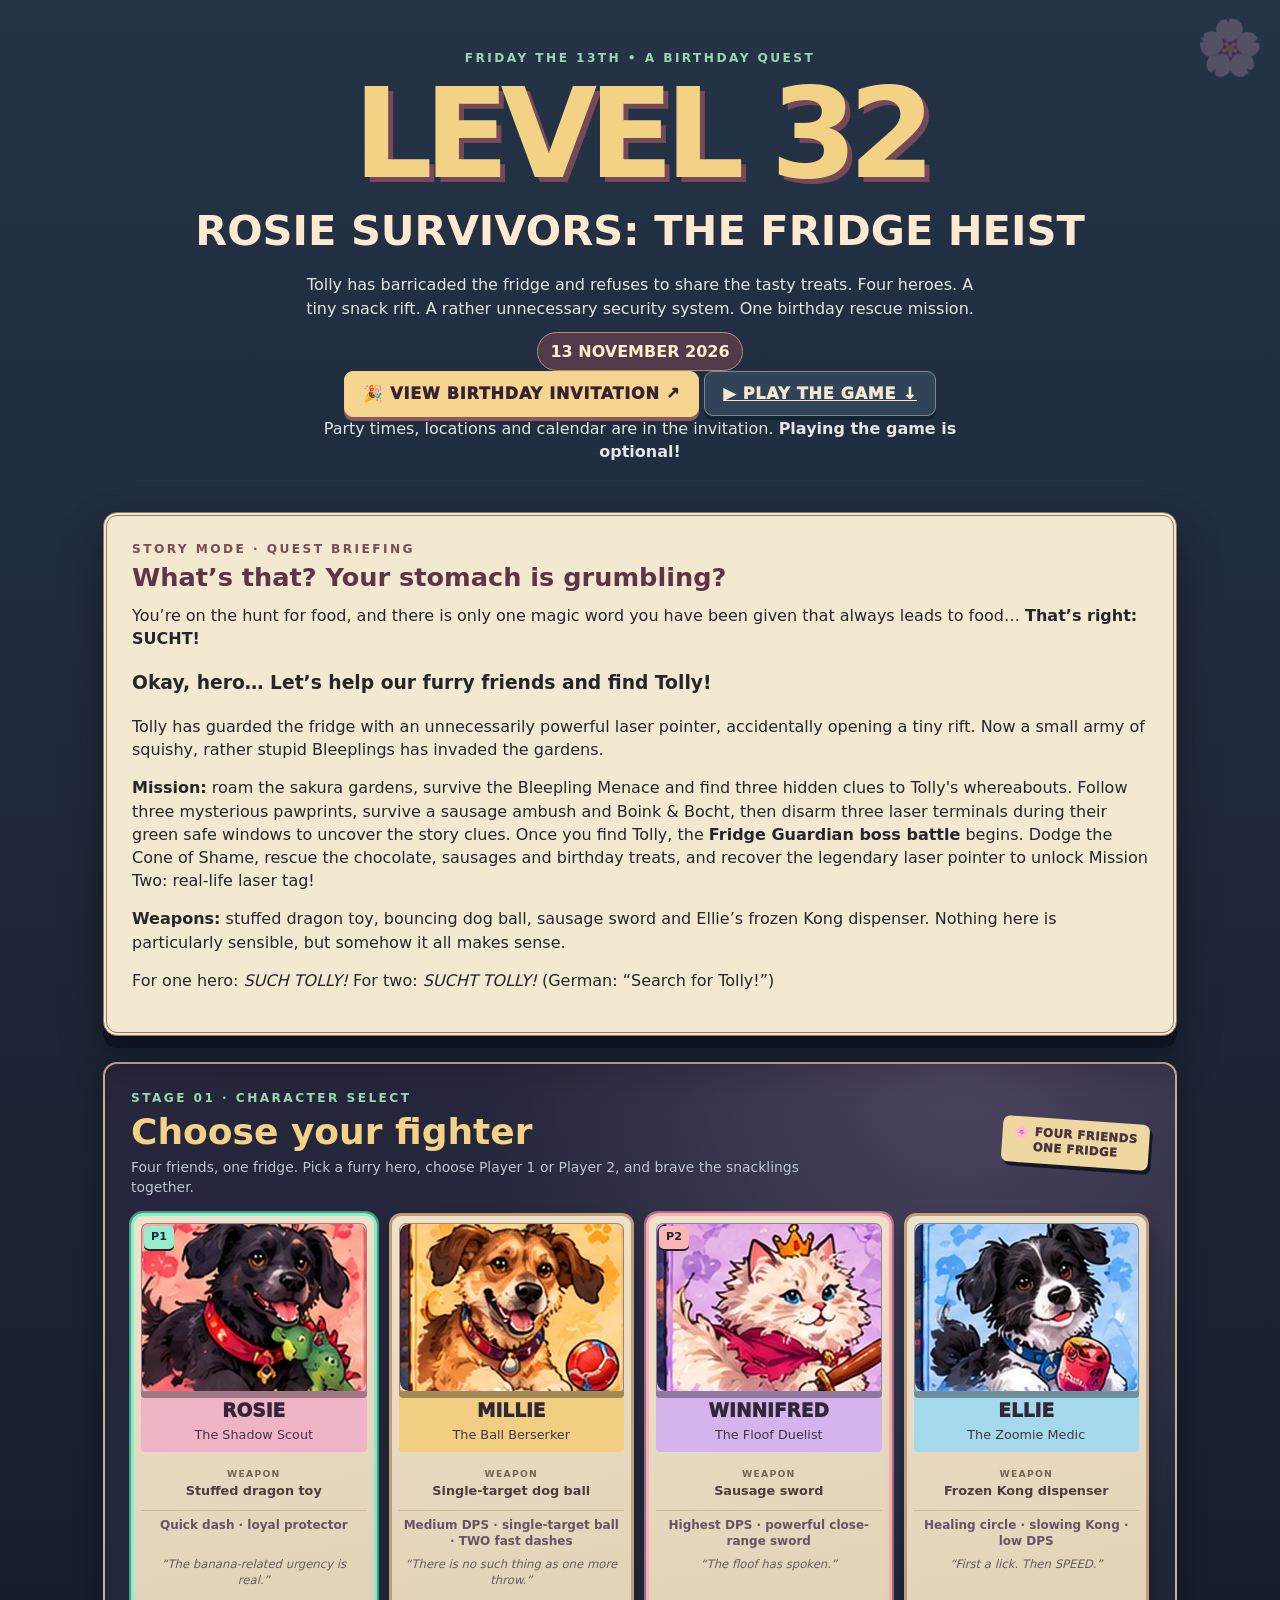
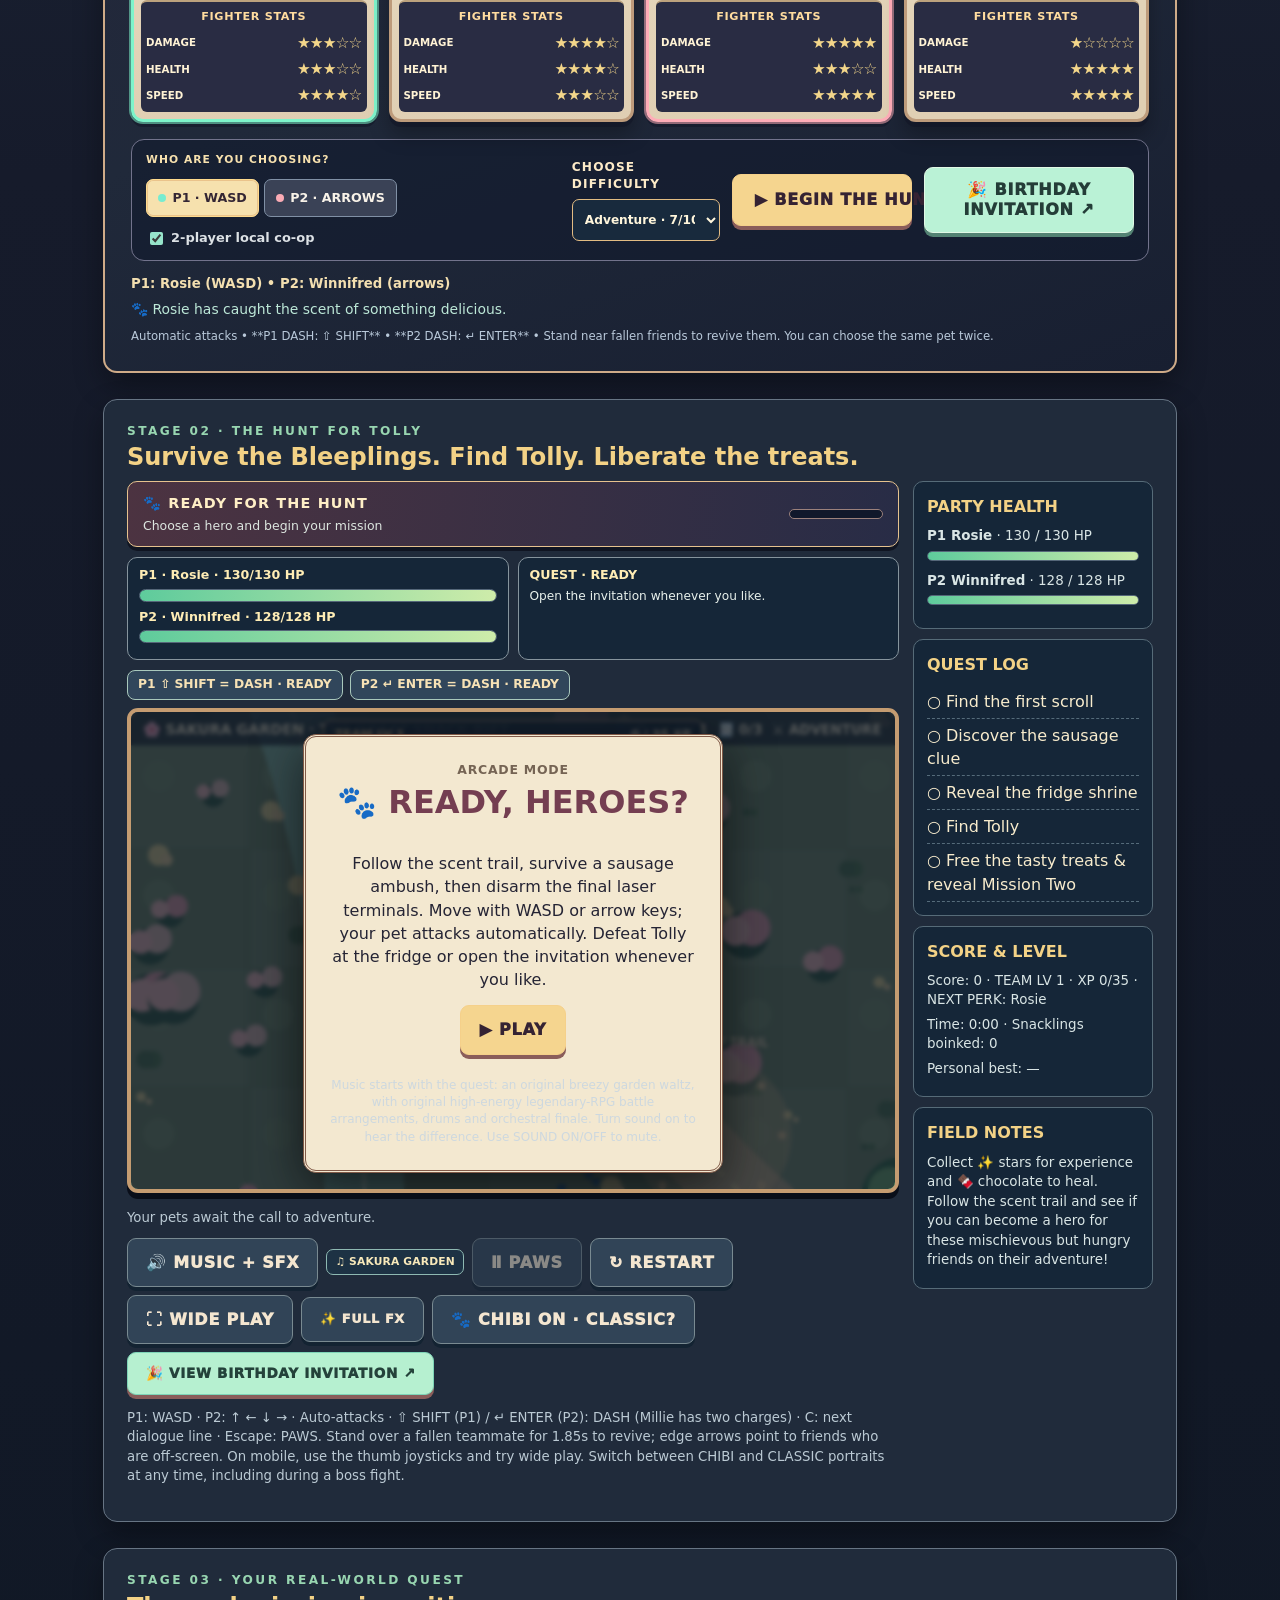
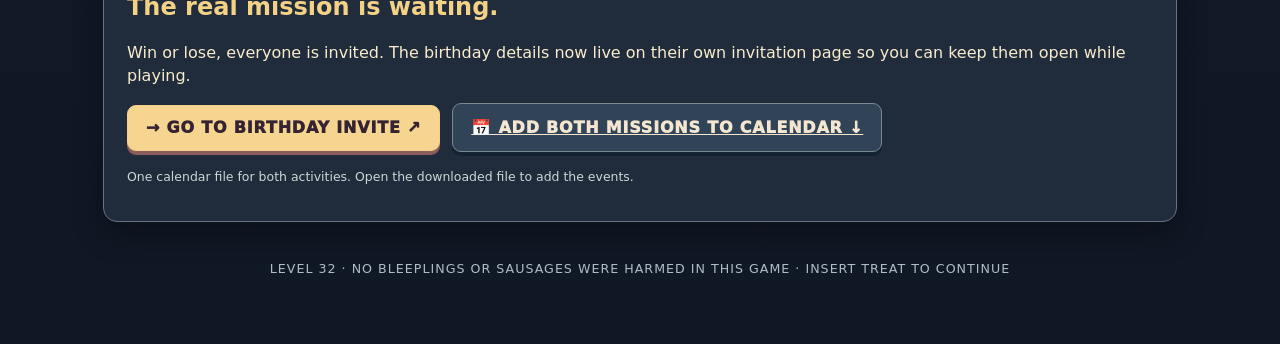
==== commit 1de39473: "Make birthday invite the obvious first choice and remove dense gamer labels from homepage" ====
--- a/game/index.html
+++ b/game/index.html
@@ -1,5 +1,10 @@
 <!doctype html><html lang="en"><head><meta charset="utf-8"><meta name="viewport" content="width=device-width,initial-scale=1"><meta name="theme-color" content="#171c2b"><meta name="description" content="Four furry heroes, the Bleepling Menace, and Tolly guarding the fridge. Join the Level 32 birthday quest on 13 November 2026."><title>LEVEL 32 — Rosie Survivors: The Fridge Heist</title>
-<meta name="description" content="Choose Rosie, Millie, Winnifred or Ellie in a tiny co-op birthday adventure. Search the sakura gardens for clues, defeat the Bleeplings and raid Tolly’s fridge!"><link rel="stylesheet" href="style.css"></head><body><main><header class="masthead"><div class="eyebrow">FRIDAY THE 13TH • A BIRTHDAY QUEST</div><h1>LEVEL 32</h1><h2>ROSIE SURVIVORS: THE FRIDGE HEIST</h2><p>Tolly has barricaded the fridge and refuses to share the tasty treats. Four heroes. A tiny snack rift. A rather unnecessary security system. One birthday rescue mission.</p><div class="chip">13 NOVEMBER 2026</div><div class="chip">1–2 LOCAL PLAYERS</div><div class="chip">JAPANESE GARDEN ARCADE</div><div class="chip">⚔ ADVENTURE · 7/10 · STORY · 4/10 · EXTREME · 10/10</div><p class="hero-invite-line"><a class="btn invitation-link" data-invitation-link href="invitation.html" target="_blank" rel="noopener noreferrer">View your birthday invitation ↗</a></p></header>
+<meta name="description" content="Choose Rosie, Millie, Winnifred or Ellie in a tiny co-op birthday adventure. Search the sakura gardens for clues, defeat the Bleeplings and raid Tolly’s fridge!"><link rel="stylesheet" href="style.css"></head><body><main><header class="masthead"><div class="eyebrow">FRIDAY THE 13TH • A BIRTHDAY QUEST</div><h1>LEVEL 32</h1><h2>ROSIE SURVIVORS: THE FRIDGE HEIST</h2><p>Tolly has barricaded the fridge and refuses to share the tasty treats. Four heroes. A tiny snack rift. A rather unnecessary security system. One birthday rescue mission.</p><div class="chip">13 NOVEMBER 2026</div>
+<div class="hero-entry-actions" aria-label="Birthday invitation or game">
+ <a class="btn invitation-link hero-primary-invite" data-invitation-link href="invitation.html" target="_blank" rel="noopener noreferrer">🎉 VIEW BIRTHDAY INVITATION ↗</a>
+ <a class="btn secondary hero-play-link" href="#character-select">▶ PLAY THE GAME ↓</a>
+</div>
+<p class="hero-entry-note">Party times, locations and calendar are in the invitation. <strong>Playing the game is optional!</strong></p></header>
 <section class="paper"><div class="eyebrow" style="color:#794d51">STORY MODE · QUEST BRIEFING</div><h2>What’s that? Your stomach is grumbling?</h2><p>You’re on the hunt for food, and there is only one magic word you have been given that always leads to food… <strong>That’s right: SUCHT!</strong></p><h3>Okay, hero… Let’s help our furry friends and find Tolly!</h3><p>Tolly has guarded the fridge with an unnecessarily powerful laser pointer, accidentally opening a tiny rift. Now a small army of squishy, rather stupid Bleeplings has invaded the gardens.</p><p><strong>Mission:</strong> roam the sakura gardens, survive the Bleepling Menace and find three hidden clues to Tolly's whereabouts. Follow three mysterious pawprints, survive a sausage ambush and Boink & Bocht, then disarm three laser terminals during their green safe windows to uncover the story clues. Once you find Tolly, the <strong>Fridge Guardian boss battle</strong> begins. Dodge the Cone of Shame, rescue the chocolate, sausages and birthday treats, and recover the legendary laser pointer to unlock Mission Two: real-life laser tag!</p><p><strong>Weapons:</strong> stuffed dragon toy, bouncing dog ball, sausage sword and Ellie’s frozen Kong dispenser. Nothing here is particularly sensible, but somehow it all makes sense.</p><p class="small">For one hero: <em>SUCH TOLLY!</em> For two: <em>SUCHT TOLLY!</em> (German: “Search for Tolly!”)</p></section>
 <section class="panel" id="character-select" aria-labelledby="pick-a-hero">
  <div class="select-heading">
@@ -47,7 +52,7 @@
   </div>
   <label class="difficulty-choice" for="difficulty"><span>CHOOSE DIFFICULTY</span><select id="difficulty"><option value="challenge" selected>Adventure · 7/10</option><option value="story">Story · 4/10</option><option value="extreme">Extreme · 10/10</option></select></label>
   <button class="btn quest-start" id="start">▶ BEGIN THE HUNT</button>
-  <a class="btn invitation-link select-invite" data-invitation-link href="invitation.html" target="_blank" rel="noopener noreferrer">View invitation ↗</a>
+  <a class="btn invitation-link select-invite" data-invitation-link href="invitation.html" target="_blank" rel="noopener noreferrer">🎉 BIRTHDAY INVITATION ↗</a>
  </div>
  <p id="selection-status" class="selection-status" aria-live="polite">P1: Rosie • P2: Winnifred</p>
  <p id="hero-banter" class="selection-banter" aria-live="polite">🐾 Rosie has caught the scent of something delicious.</p>
@@ -56,6 +61,6 @@
 <section class="panel" id="game-section"><div class="eyebrow">STAGE 02 · THE HUNT FOR TOLLY</div><h2>Survive the Bleeplings. Find Tolly. Liberate the treats.</h2><div id="bossbar" class="bossbar">⚔ FRIDGE GUARDIAN: TOLLY<div class="meter red"><span id="bossfill"></span></div></div><div id="boss-card" class="boss-card"><img src="assets/tolly.webp" alt="Portrait of Tolly, the fridge guardian."><div><div class="tiny">FINAL BOSS ENCOUNTER</div><strong>TOLLY · Fridge Guardian</strong><p>“No Rosie, you're on a diet — no more banana.”</p></div></div><div class="game-layout"><div><div class="objective-strip" id="objective-strip" aria-live="off"><div class="objective-main"><strong id="objective-label">🐾 READY FOR THE HUNT</strong><span id="objective-detail">Collect three scrolls, then find Tolly</span></div><div class="objective-meter"><span id="objective-progress"></span></div></div><div id="mobile-game-status" class="mobile-game-status" aria-live="off"><div id="mobile-health" class="mobile-health">Select your heroes to see health.</div><div id="mobile-quest" class="mobile-quest"><strong>QUEST 1 · FIND THE FIRST SCROLL</strong><span>Follow the golden pawprints to uncover the first scroll. Every quest plays differently.</span></div></div><div class="dash-status" id="dash-status" role="status" aria-live="off"><span class="dash-pill">P1 ⇧ SHIFT = DASH</span><span class="dash-pill">P2 ↵ ENTER = DASH</span></div><div class="game-frame"><div id="scroll-return-notice" class="scroll-return-notice" role="status" hidden><strong>📜 SCROLL UNSEALED!</strong><span>RETURN AND READ THE SCROLL</span><small id="scroll-return-distance" aria-hidden="true">Follow the golden arrow</small></div><div id="perk-panel" class="perk-panel" role="dialog" aria-modal="true" aria-labelledby="perk-title" hidden><div class="perk-inner"><div class="eyebrow">FIVE LEVELS · SPECIAL UPGRADE</div><h3 id="perk-title">A NEW POWER AWAKENS!</h3><p id="perk-who">Both heroes gain shared XP. Special perks alternate between players.</p><div id="perk-choices" class="perk-choices"></div><p class="small">Normal: modest gain + trade-off (75%) · Epic: stronger gain + drawback (21%) · Legendary: powerful and no drawback (4%).</p></div></div><div id="paws-panel" class="paws-panel" hidden role="status" aria-live="polite"><strong>THE ADVENTURE IS ON PAWS</strong><p>Your snacks are safe. For now.</p><p id="paws-quip">Winnifred calls this an aristo-cat-ic intermission.</p><p>Press Esc or UNLEASH THE PAWSIBILITIES to continue.</p></div><div class="team-xp-overlay" id="team-xp-overlay" aria-label="Shared team experience">
  <div class="team-xp-head"><strong id="team-level-label">TEAM LV 1</strong><span id="team-xp-text">0 / 35 XP</span></div>
  <div id="team-xp-progress" class="team-xp-track" role="progressbar" aria-label="Shared experience toward the next team level" aria-valuemin="0" aria-valuemax="35" aria-valuenow="0"><span id="team-xp-fill"></span></div>
- <div class="team-xp-foot"><span id="team-perk-label">NEXT PERK LV 5</span></div></div><canvas id="game" width="960" height="600" aria-label="Top-down Rosie Survivors game. Move with WASD or arrow keys, auto-attacks hit the approaching Bleepling enemies."></canvas><div class="overlay" id="overlay"><div class="overlay-inner"><div id="overlay-kicker" class="tinyline">ARCADE MODE</div><h3>🐾 READY, HEROES?</h3><a id="ending-invite" class="btn invitation-link ending-invite" data-invitation-link href="invitation.html" target="_blank" rel="noopener noreferrer" hidden>→ GO TO BIRTHDAY INVITE ↗</a><img id="overlay-art" class="overlay-art" alt="Illustrated storybook scene" src="assets/victory.webp"><div id="scene-dialogues" class="scene-dialogues" aria-label="Character dialogue" hidden></div><div id="scene-counter" class="scene-counter" aria-live="polite"></div><div class="scene-control-help" id="scene-control-help" hidden>Press <kbd>C</kbd> for the next line · Movement keys do not skip · Combat stays frozen</div><p>Follow the scent trail, survive a sausage ambush, then disarm the final laser terminals. Move with WASD or arrow keys; your pet attacks automatically. Defeat Tolly at the fridge or open the invitation whenever you like.</p><div id="mission-unlock" class="mission-unlock"><strong>🔴 MISSION TWO UNLOCKED · LASER TAG!</strong><span>Friday 13 November 2026 · 20:40 · Lasergames Utrecht</span><span>Biltstraat 4 · €28.50 per person · 2 games</span><span>Mission One begins at 18:15 at Broodnodig, with dogs welcome!</span><a id="party-details" data-invitation-link href="invitation.html" target="_blank" rel="noopener noreferrer" class="btn mission-cta invitation-link">→ GO TO BIRTHDAY INVITE ↗</a></div><button class="btn" id="overlay-start">▶ PLAY</button><button type="button" id="scene-skip" class="scene-skip" hidden>Skip scene →</button><button type="button" id="share-result">📋 COPY YOUR SCORE TO WHATSAPP</button><div id="share-status" role="status" aria-live="polite"></div><div class="soundtip">Music starts with the quest: an original breezy garden waltz, with original high-energy legendary-RPG battle arrangements, drums and orchestral finale. Turn sound on to hear the difference. Use SOUND ON/OFF to mute.</div></div></div></div><div class="mobile-keys" aria-label="Touch controls"><div class="touch-player"><div class="small">P1 · MOVE</div><div class="joystick" data-joystick="0" role="group" aria-label="Player 1 virtual joystick"><div class="joystick-knob"></div></div><button type="button" class="touch-dash" data-dash="0" aria-label="Dash Player 1">P1 DASH ⚡</button></div><div class="touch-player"><div class="small">P2 · MOVE</div><div class="joystick" data-joystick="1" role="group" aria-label="Player 2 virtual joystick"><div class="joystick-knob"></div></div><button type="button" class="touch-dash" data-dash="1" aria-label="Dash Player 2">P2 DASH ⚡</button></div></div><div class="game-actions"><span id="game-message" class="footnote" aria-live="polite">Your pets await the call to adventure.</span><div><button class="btn secondary" id="mute">🔊 MUSIC + SFX</button><span id="music-status" role="status" aria-live="off" class="music-status">♫ SAKURA GARDEN</span> <button class="btn secondary" id="pause" disabled>Ⅱ PAWS</button> <button class="btn secondary" id="restart">↻ RESTART</button> <button class="btn secondary" id="focus-play" type="button">⛶ WIDE PLAY</button> <button class="btn secondary" id="fx-toggle" type="button">✨ FULL FX</button> <button class="btn secondary" id="sprite-toggle" type="button" aria-pressed="true">🐾 CHIBI ON · CLASSIC?</button> <a class="btn invitation-link footer-invite" data-invitation-link href="invitation.html" target="_blank" rel="noopener noreferrer">→ GO TO BIRTHDAY INVITE ↗</a></div></div><p class="footnote" id="focus-status" role="status" aria-live="polite"></p><p class="footnote">P1: WASD · P2: ↑ ← ↓ → · Auto-attacks · ⇧ SHIFT (P1) / ↵ ENTER (P2): DASH (Millie has two charges) · C: next dialogue line · Escape: PAWS. Stand over a fallen teammate for 1.85s to revive; edge arrows point to friends who are off-screen. On mobile, use the thumb joysticks and try wide play. Switch between CHIBI and CLASSIC portraits at any time, including during a boss fight.</p></div><aside class="side"><div class="hud"><h3>PARTY HEALTH</h3><div id="playerhud">Choose your heroes!</div></div><div class="hud"><h3>QUEST LOG</h3><div id="missions">Track the scent, survive Boink and Bocht, disarm the laser security, then raid the fridge.</div></div><div class="hud scores"><h3>SCORE & LEVEL</h3><p id="scoreline">Score: 0 · Level: 1</p><p id="timerline">Time: 0:00 · Snacklings boinked: 0</p><p id="bestline">Personal best: —</p></div><div class="hud"><h3>FIELD NOTES</h3><p>Collect ✨ stars for experience and 🍫 chocolate to heal. Follow the scent trail and see if you can become a hero for these mischievous but hungry friends on their adventure!</p></div></aside></div></section>
+ <div class="team-xp-foot"><span id="team-perk-label">NEXT PERK LV 5</span></div></div><canvas id="game" width="960" height="600" aria-label="Top-down Rosie Survivors game. Move with WASD or arrow keys, auto-attacks hit the approaching Bleepling enemies."></canvas><div class="overlay" id="overlay"><div class="overlay-inner"><div id="overlay-kicker" class="tinyline">ARCADE MODE</div><h3>🐾 READY, HEROES?</h3><a id="ending-invite" class="btn invitation-link ending-invite" data-invitation-link href="invitation.html" target="_blank" rel="noopener noreferrer" hidden>→ GO TO BIRTHDAY INVITE ↗</a><img id="overlay-art" class="overlay-art" alt="Illustrated storybook scene" src="assets/victory.webp"><div id="scene-dialogues" class="scene-dialogues" aria-label="Character dialogue" hidden></div><div id="scene-counter" class="scene-counter" aria-live="polite"></div><div class="scene-control-help" id="scene-control-help" hidden>Press <kbd>C</kbd> for the next line · Movement keys do not skip · Combat stays frozen</div><p>Follow the scent trail, survive a sausage ambush, then disarm the final laser terminals. Move with WASD or arrow keys; your pet attacks automatically. Defeat Tolly at the fridge or open the invitation whenever you like.</p><div id="mission-unlock" class="mission-unlock"><strong>🔴 MISSION TWO UNLOCKED · LASER TAG!</strong><span>Friday 13 November 2026 · 20:40 · Lasergames Utrecht</span><span>Biltstraat 4 · €28.50 per person · 2 games</span><span>Mission One begins at 18:15 at Broodnodig, with dogs welcome!</span><a id="party-details" data-invitation-link href="invitation.html" target="_blank" rel="noopener noreferrer" class="btn mission-cta invitation-link">→ GO TO BIRTHDAY INVITE ↗</a></div><button class="btn" id="overlay-start">▶ PLAY</button><button type="button" id="scene-skip" class="scene-skip" hidden>Skip scene →</button><button type="button" id="share-result">📋 COPY YOUR SCORE TO WHATSAPP</button><div id="share-status" role="status" aria-live="polite"></div><div class="soundtip">Music starts with the quest: an original breezy garden waltz, with original high-energy legendary-RPG battle arrangements, drums and orchestral finale. Turn sound on to hear the difference. Use SOUND ON/OFF to mute.</div></div></div></div><div class="mobile-keys" aria-label="Touch controls"><div class="touch-player"><div class="small">P1 · MOVE</div><div class="joystick" data-joystick="0" role="group" aria-label="Player 1 virtual joystick"><div class="joystick-knob"></div></div><button type="button" class="touch-dash" data-dash="0" aria-label="Dash Player 1">P1 DASH ⚡</button></div><div class="touch-player"><div class="small">P2 · MOVE</div><div class="joystick" data-joystick="1" role="group" aria-label="Player 2 virtual joystick"><div class="joystick-knob"></div></div><button type="button" class="touch-dash" data-dash="1" aria-label="Dash Player 2">P2 DASH ⚡</button></div></div><div class="game-actions"><span id="game-message" class="footnote" aria-live="polite">Your pets await the call to adventure.</span><div><button class="btn secondary" id="mute">🔊 MUSIC + SFX</button><span id="music-status" role="status" aria-live="off" class="music-status">♫ SAKURA GARDEN</span> <button class="btn secondary" id="pause" disabled>Ⅱ PAWS</button> <button class="btn secondary" id="restart">↻ RESTART</button> <button class="btn secondary" id="focus-play" type="button">⛶ WIDE PLAY</button> <button class="btn secondary" id="fx-toggle" type="button">✨ FULL FX</button> <button class="btn secondary" id="sprite-toggle" type="button" aria-pressed="true">🐾 CHIBI ON · CLASSIC?</button> <a class="btn invitation-link footer-invite" data-invitation-link href="invitation.html" target="_blank" rel="noopener noreferrer">🎉 VIEW BIRTHDAY INVITATION ↗</a></div></div><p class="footnote" id="focus-status" role="status" aria-live="polite"></p><p class="footnote">P1: WASD · P2: ↑ ← ↓ → · Auto-attacks · ⇧ SHIFT (P1) / ↵ ENTER (P2): DASH (Millie has two charges) · C: next dialogue line · Escape: PAWS. Stand over a fallen teammate for 1.85s to revive; edge arrows point to friends who are off-screen. On mobile, use the thumb joysticks and try wide play. Switch between CHIBI and CLASSIC portraits at any time, including during a boss fight.</p></div><aside class="side"><div class="hud"><h3>PARTY HEALTH</h3><div id="playerhud">Choose your heroes!</div></div><div class="hud"><h3>QUEST LOG</h3><div id="missions">Track the scent, survive Boink and Bocht, disarm the laser security, then raid the fridge.</div></div><div class="hud scores"><h3>SCORE & LEVEL</h3><p id="scoreline">Score: 0 · Level: 1</p><p id="timerline">Time: 0:00 · Snacklings boinked: 0</p><p id="bestline">Personal best: —</p></div><div class="hud"><h3>FIELD NOTES</h3><p>Collect ✨ stars for experience and 🍫 chocolate to heal. Follow the scent trail and see if you can become a hero for these mischievous but hungry friends on their adventure!</p></div></aside></div></section>
 <section class="panel" id="birthday-mission"><div class="eyebrow">STAGE 03 · YOUR REAL-WORLD QUEST</div><h2>The real mission is waiting.</h2><p>Win or lose, everyone is invited. The birthday details now live on their own invitation page so you can keep them open while playing.</p><p class="mission-actions"><a class="btn invitation-link" data-invitation-link href="invitation.html" target="_blank" rel="noopener noreferrer">→ GO TO BIRTHDAY INVITE ↗</a><a class="btn secondary calendar-both" href="birthday.ics" download="level32-birthday.ics">📅 ADD BOTH MISSIONS TO CALENDAR ↓</a></p><p class="calendar-help">One calendar file for both activities. Open the downloaded file to add the events.</p></section><footer>LEVEL 32 · NO BLEEPLINGS OR SAUSAGES WERE HARMED IN THIS GAME · INSERT TREAT TO CONTINUE</footer></main>
 <script src="sprite-renderer.js" defer></script><script src="game.js" defer></script></body></html>
--- a/game/style.css
+++ b/game/style.css
@@ -313,3 +313,12 @@
 .mission-actions .btn{max-width:100%;white-space:normal}
 .calendar-help{font-size:.78rem;line-height:1.4;color:#cbd8d6;max-width:700px}
 @media(max-width:620px){.mission-actions{flex-direction:column;align-items:stretch}.mission-actions .btn{width:100%}}
+
+.scroll-return-notice{position:absolute;z-index:2;bottom:12px;left:50%;transform:translateX(-50%);max-width:calc(100% - 20px);width:max-content;pointer-events:none;text-align:center;color:#fff5c9;border:2px solid #ffdf83;background:#293143f2;box-shadow:0 0 0 3px #584a35,0 5px 18px #101522a6;border-radius:13px;padding:8px 17px;display:flex;flex-direction:column;gap:1px;line-height:1.3}
+.scroll-return-notice[hidden]{display:none!important}
+.scroll-return-notice strong{font-size:clamp(.92rem,2vw,1.3rem);color:#ffec93;letter-spacing:.035em}
+.scroll-return-notice span{font-size:clamp(.72rem,1.7vw,1rem);font-weight:950}
+.scroll-return-notice small{font-size:.76rem;color:#c4f6df;font-weight:700}
+.objective-strip.scroll-unsealed{background:linear-gradient(90deg,#6d4b2d,#38374d);border:2px solid #ffdb85;box-shadow:0 0 13px #efc85d6b}
+.objective-strip.scroll-unsealed .objective-main strong{font-weight:1000;color:#ffe5a2}
+@media(max-width:620px){.scroll-return-notice{bottom:6px;padding:6px 10px;max-width:calc(100% - 12px)}.scroll-return-notice strong{font-size:.85rem}.scroll-return-notice span{font-size:.68rem}.scroll-return-notice small{font-size:.64rem}}
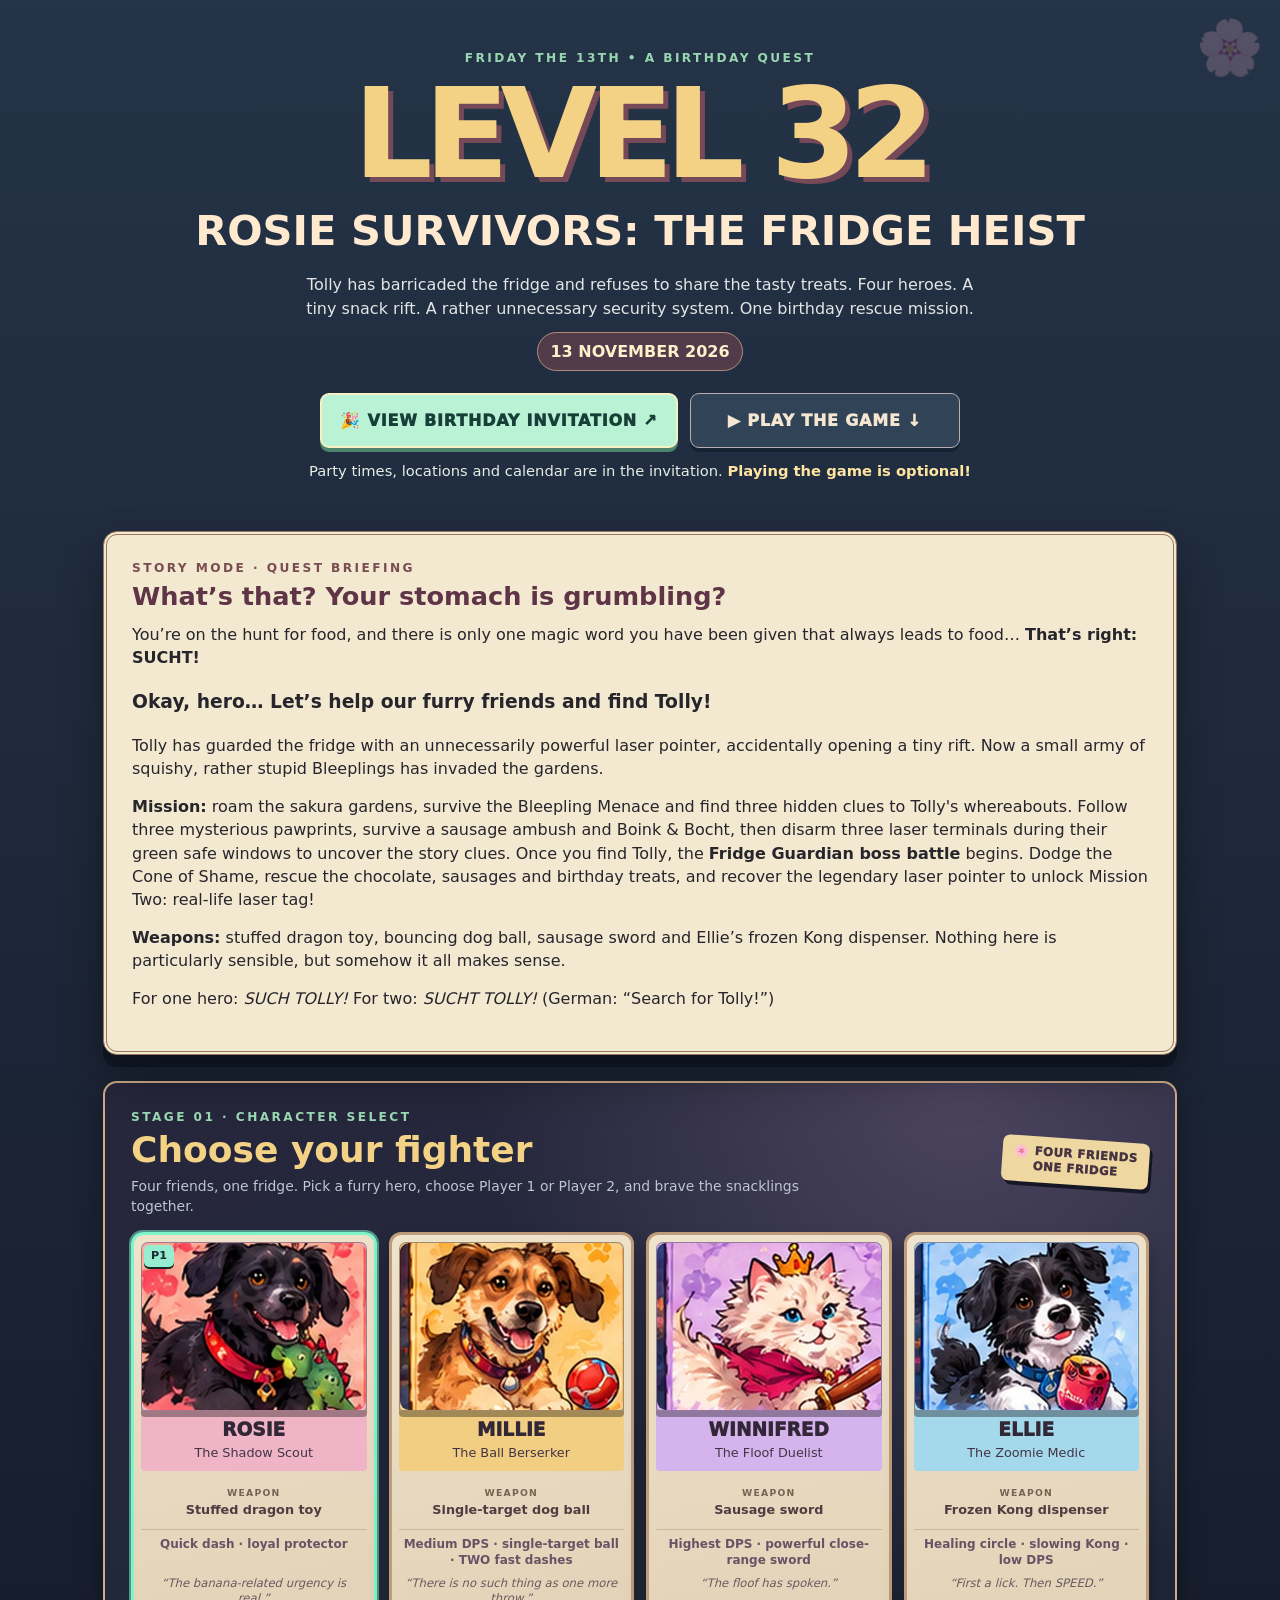
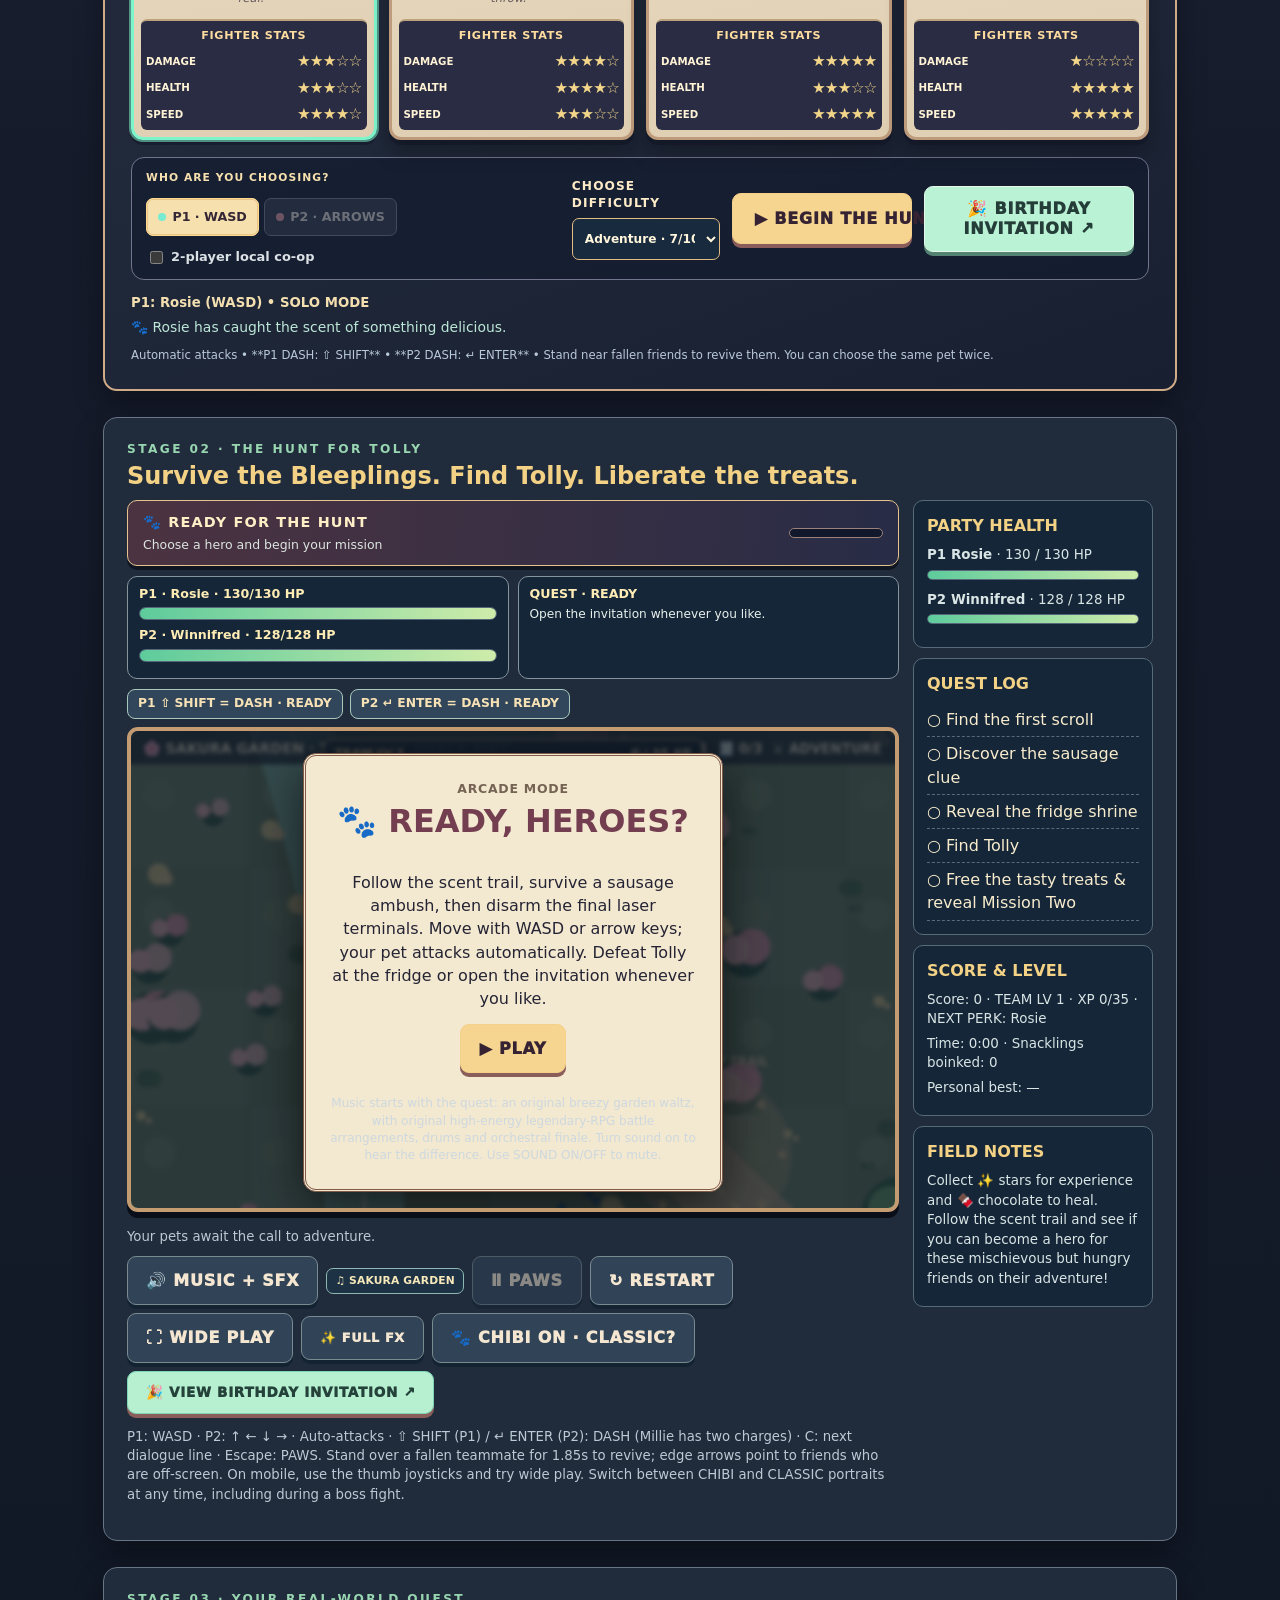
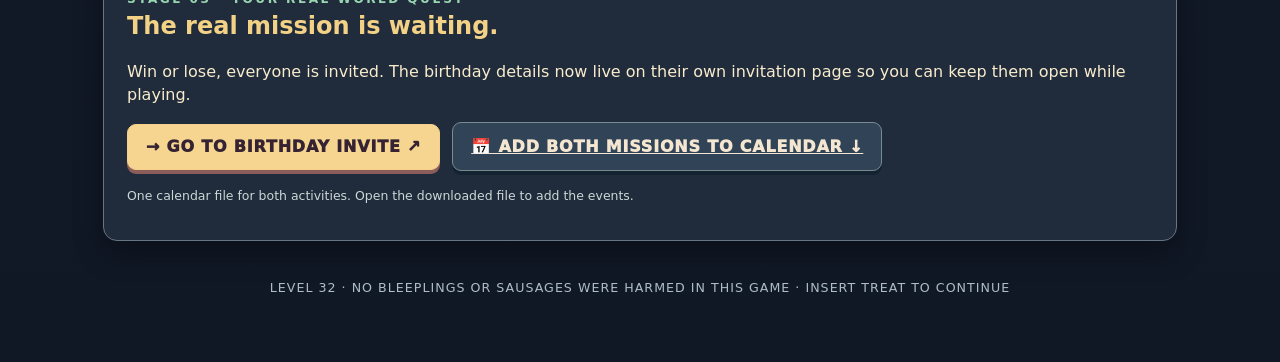
==== commit d93e79bb: "Default to solo Rosie, keep player-one selection and verify opt-in two-player mode" ====
--- a/game/index.html
+++ b/game/index.html
@@ -47,14 +47,14 @@
     <button class="slot-btn active" type="button" data-slot="0" aria-pressed="true"><span class="slot-dot p1"></span> P1 · WASD</button>
     <button class="slot-btn" type="button" data-slot="1" aria-pressed="false"><span class="slot-dot p2"></span> P2 · ARROWS</button>
    </div>
-   <label class="coop-switch"><input id="coop" type="checkbox" checked> 2-player local co-op</label>
+   <label class="coop-switch"><input id="coop" type="checkbox"> 2-player local co-op</label>
    <select id="assign" aria-hidden="true" tabindex="-1" hidden><option value="0">Player 1</option><option value="1">Player 2</option></select>
   </div>
   <label class="difficulty-choice" for="difficulty"><span>CHOOSE DIFFICULTY</span><select id="difficulty"><option value="challenge" selected>Adventure · 7/10</option><option value="story">Story · 4/10</option><option value="extreme">Extreme · 10/10</option></select></label>
   <button class="btn quest-start" id="start">▶ BEGIN THE HUNT</button>
   <a class="btn invitation-link select-invite" data-invitation-link href="invitation.html" target="_blank" rel="noopener noreferrer">🎉 BIRTHDAY INVITATION ↗</a>
  </div>
- <p id="selection-status" class="selection-status" aria-live="polite">P1: Rosie • P2: Winnifred</p>
+ <p id="selection-status" class="selection-status" aria-live="polite">P1: Rosie (WASD) • SOLO MODE</p>
  <p id="hero-banter" class="selection-banter" aria-live="polite">🐾 Rosie has caught the scent of something delicious.</p>
  <p class="small selection-footnote">Automatic attacks • **P1 DASH: ⇧ SHIFT** • **P2 DASH: ↵ ENTER** • Stand near fallen friends to revive them. You can choose the same pet twice.</p>
 </section>
--- a/game/style.css
+++ b/game/style.css
@@ -322,3 +322,13 @@
 .objective-strip.scroll-unsealed{background:linear-gradient(90deg,#6d4b2d,#38374d);border:2px solid #ffdb85;box-shadow:0 0 13px #efc85d6b}
 .objective-strip.scroll-unsealed .objective-main strong{font-weight:1000;color:#ffe5a2}
 @media(max-width:620px){.scroll-return-notice{bottom:6px;padding:6px 10px;max-width:calc(100% - 12px)}.scroll-return-notice strong{font-size:.85rem}.scroll-return-notice span{font-size:.68rem}.scroll-return-notice small{font-size:.64rem}}
+
+/* Guest-first navigation: the birthday invitation is always the primary CTA.
+   The game is an optional extra, so avoid high-density gamer jargon at entry. */
+.hero-entry-actions{display:flex;justify-content:center;align-items:stretch;flex-wrap:wrap;gap:12px;margin:22px auto 8px}
+.hero-entry-actions .btn{display:inline-flex;align-items:center;justify-content:center;min-height:55px;min-width:min(270px,100%);text-decoration:none;text-align:center;padding:12px 18px;line-height:1.35}
+.hero-entry-actions .hero-primary-invite{background:#baf2d6;color:#173e37;border:2px solid #f7f1c4;box-shadow:0 4px #4d846d}
+.hero-entry-actions .hero-play-link{border:1px solid #b7afaf}
+.masthead .hero-entry-note{margin:12px auto 0;color:#e4eee3;font-size:.92rem;line-height:1.5}
+.masthead .hero-entry-note strong{color:#ffe5a0}
+@media(max-width:620px){.hero-entry-actions{display:flex;flex-direction:column;gap:10px;width:100%}.hero-entry-actions .btn{width:100%;min-width:0}.masthead .hero-entry-note{font-size:.84rem}}
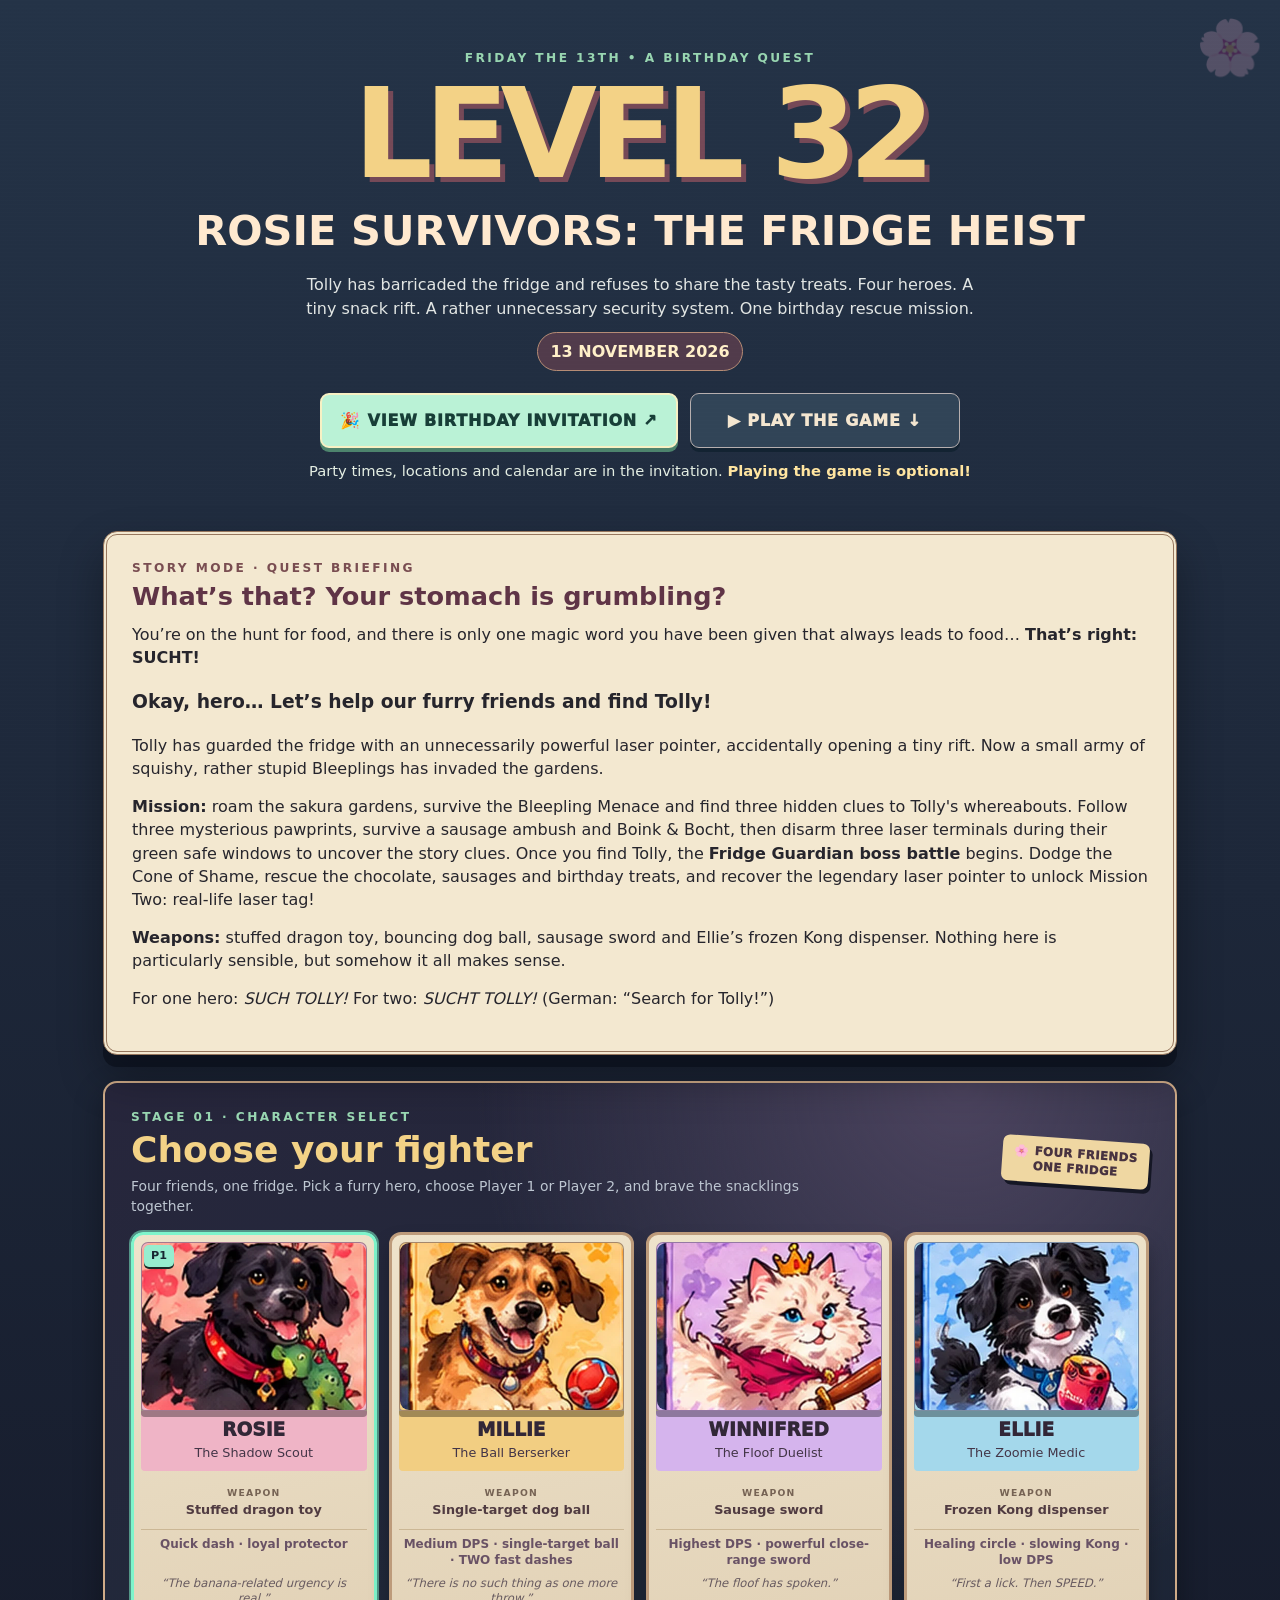
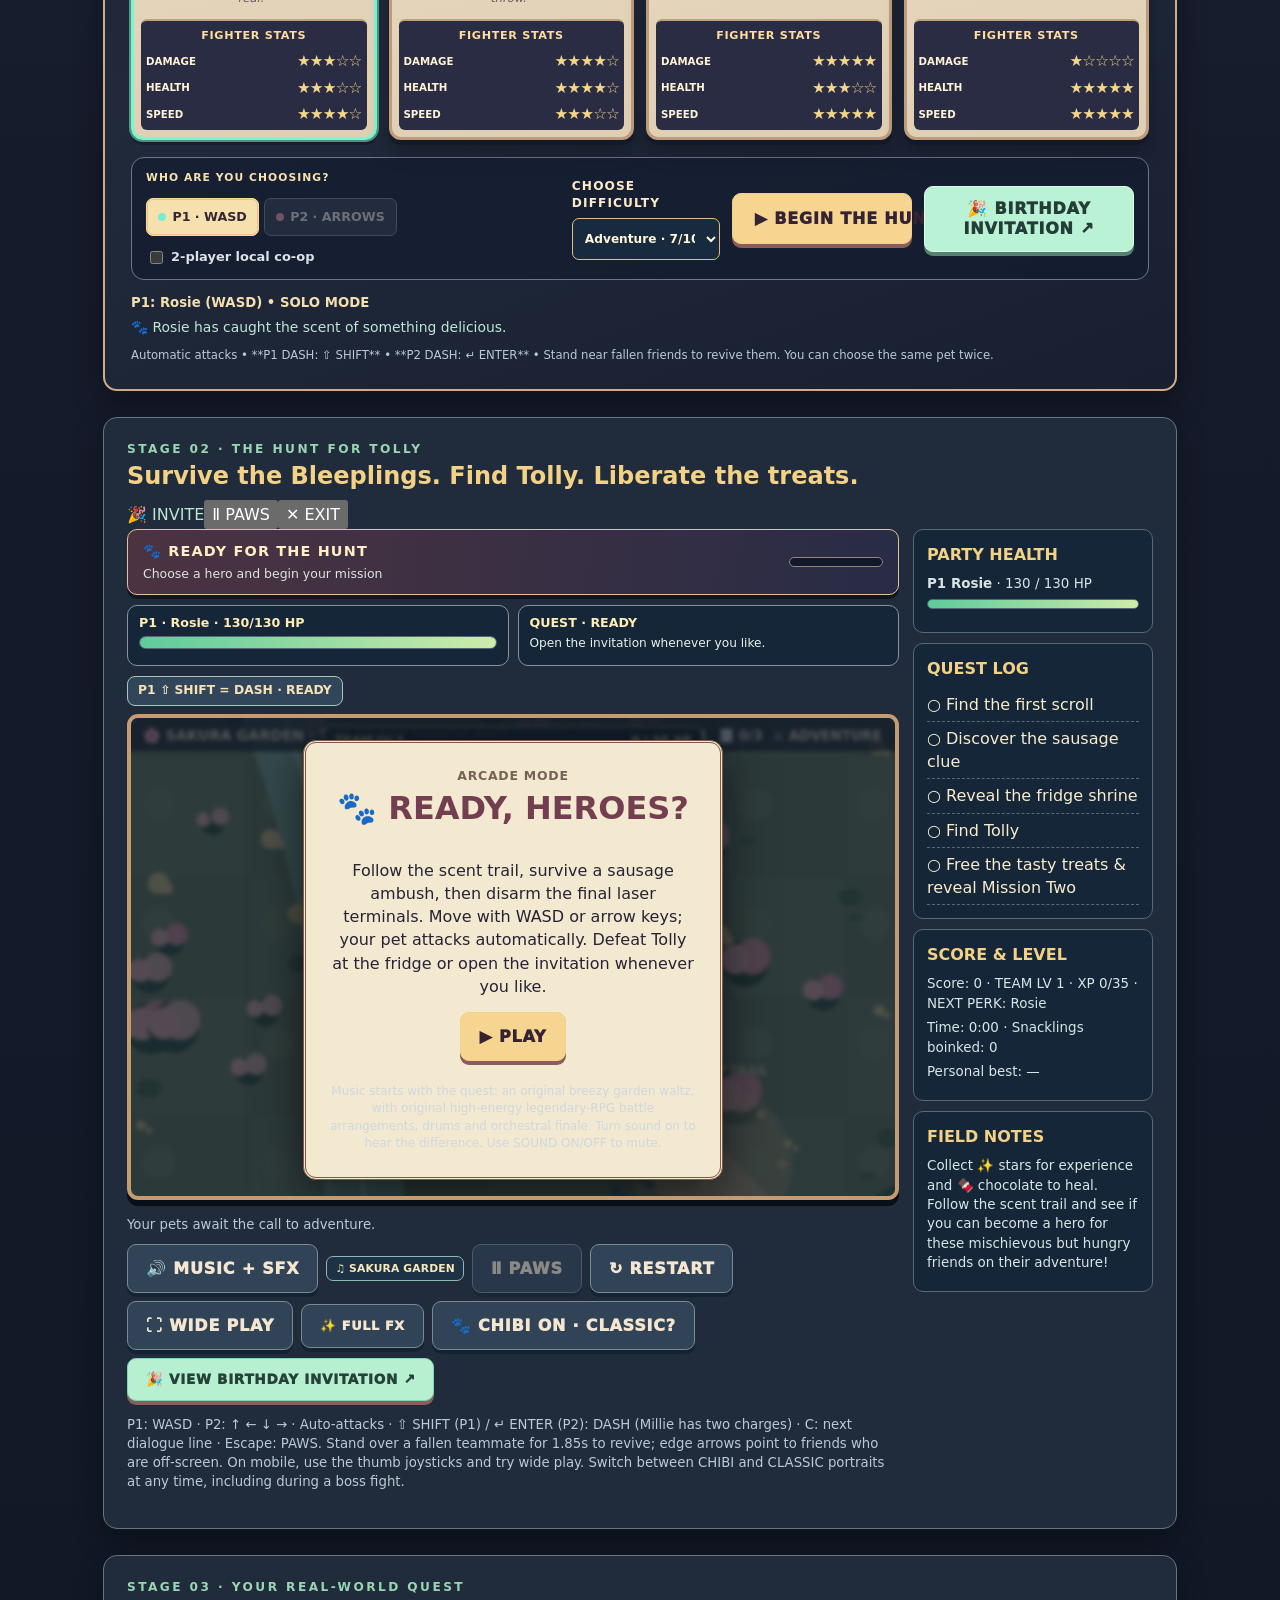
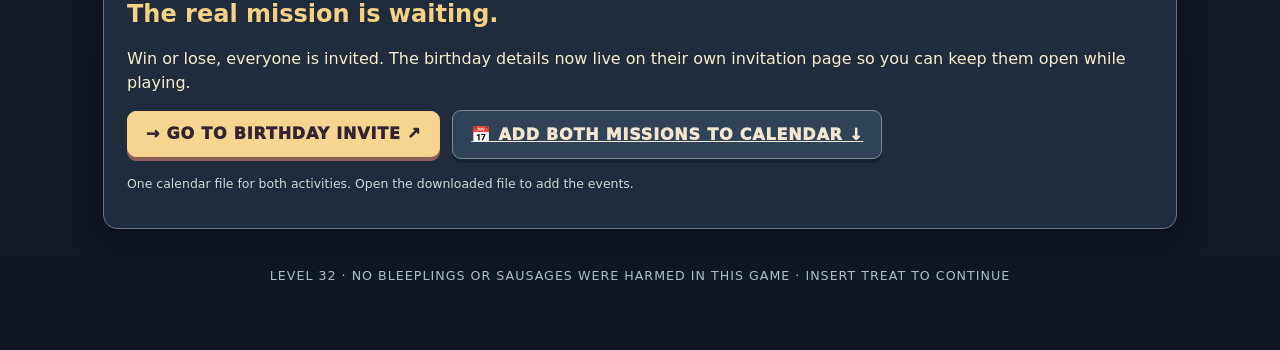
==== commit a93012b8: "Mobile full-screen safe area and close, pause, birthday invite controls" ====
--- a/game/index.html
+++ b/game/index.html
@@ -1,4 +1,4 @@
-<!doctype html><html lang="en"><head><meta charset="utf-8"><meta name="viewport" content="width=device-width,initial-scale=1"><meta name="theme-color" content="#171c2b"><meta name="description" content="Four furry heroes, the Bleepling Menace, and Tolly guarding the fridge. Join the Level 32 birthday quest on 13 November 2026."><title>LEVEL 32 — Rosie Survivors: The Fridge Heist</title>
+<!doctype html><html lang="en"><head><meta charset="utf-8"><meta name="viewport" content="width=device-width,initial-scale=1,viewport-fit=cover"><meta name="theme-color" content="#171c2b"><meta name="description" content="Four furry heroes, the Bleepling Menace, and Tolly guarding the fridge. Join the Level 32 birthday quest on 13 November 2026."><title>LEVEL 32 — Rosie Survivors: The Fridge Heist</title>
 <meta name="description" content="Choose Rosie, Millie, Winnifred or Ellie in a tiny co-op birthday adventure. Search the sakura gardens for clues, defeat the Bleeplings and raid Tolly’s fridge!"><link rel="stylesheet" href="style.css"></head><body><main><header class="masthead"><div class="eyebrow">FRIDAY THE 13TH • A BIRTHDAY QUEST</div><h1>LEVEL 32</h1><h2>ROSIE SURVIVORS: THE FRIDGE HEIST</h2><p>Tolly has barricaded the fridge and refuses to share the tasty treats. Four heroes. A tiny snack rift. A rather unnecessary security system. One birthday rescue mission.</p><div class="chip">13 NOVEMBER 2026</div>
 <div class="hero-entry-actions" aria-label="Birthday invitation or game">
  <a class="btn invitation-link hero-primary-invite" data-invitation-link href="invitation.html" target="_blank" rel="noopener noreferrer">🎉 VIEW BIRTHDAY INVITATION ↗</a>
@@ -58,7 +58,7 @@
  <p id="hero-banter" class="selection-banter" aria-live="polite">🐾 Rosie has caught the scent of something delicious.</p>
  <p class="small selection-footnote">Automatic attacks • **P1 DASH: ⇧ SHIFT** • **P2 DASH: ↵ ENTER** • Stand near fallen friends to revive them. You can choose the same pet twice.</p>
 </section>
-<section class="panel" id="game-section"><div class="eyebrow">STAGE 02 · THE HUNT FOR TOLLY</div><h2>Survive the Bleeplings. Find Tolly. Liberate the treats.</h2><div id="bossbar" class="bossbar">⚔ FRIDGE GUARDIAN: TOLLY<div class="meter red"><span id="bossfill"></span></div></div><div id="boss-card" class="boss-card"><img src="assets/tolly.webp" alt="Portrait of Tolly, the fridge guardian."><div><div class="tiny">FINAL BOSS ENCOUNTER</div><strong>TOLLY · Fridge Guardian</strong><p>“No Rosie, you're on a diet — no more banana.”</p></div></div><div class="game-layout"><div><div class="objective-strip" id="objective-strip" aria-live="off"><div class="objective-main"><strong id="objective-label">🐾 READY FOR THE HUNT</strong><span id="objective-detail">Collect three scrolls, then find Tolly</span></div><div class="objective-meter"><span id="objective-progress"></span></div></div><div id="mobile-game-status" class="mobile-game-status" aria-live="off"><div id="mobile-health" class="mobile-health">Select your heroes to see health.</div><div id="mobile-quest" class="mobile-quest"><strong>QUEST 1 · FIND THE FIRST SCROLL</strong><span>Follow the golden pawprints to uncover the first scroll. Every quest plays differently.</span></div></div><div class="dash-status" id="dash-status" role="status" aria-live="off"><span class="dash-pill">P1 ⇧ SHIFT = DASH</span><span class="dash-pill">P2 ↵ ENTER = DASH</span></div><div class="game-frame"><div id="scroll-return-notice" class="scroll-return-notice" role="status" hidden><strong>📜 SCROLL UNSEALED!</strong><span>RETURN AND READ THE SCROLL</span><small id="scroll-return-distance" aria-hidden="true">Follow the golden arrow</small></div><div id="perk-panel" class="perk-panel" role="dialog" aria-modal="true" aria-labelledby="perk-title" hidden><div class="perk-inner"><div class="eyebrow">FIVE LEVELS · SPECIAL UPGRADE</div><h3 id="perk-title">A NEW POWER AWAKENS!</h3><p id="perk-who">Both heroes gain shared XP. Special perks alternate between players.</p><div id="perk-choices" class="perk-choices"></div><p class="small">Normal: modest gain + trade-off (75%) · Epic: stronger gain + drawback (21%) · Legendary: powerful and no drawback (4%).</p></div></div><div id="paws-panel" class="paws-panel" hidden role="status" aria-live="polite"><strong>THE ADVENTURE IS ON PAWS</strong><p>Your snacks are safe. For now.</p><p id="paws-quip">Winnifred calls this an aristo-cat-ic intermission.</p><p>Press Esc or UNLEASH THE PAWSIBILITIES to continue.</p></div><div class="team-xp-overlay" id="team-xp-overlay" aria-label="Shared team experience">
+<section class="panel" id="game-section"><div class="eyebrow">STAGE 02 · THE HUNT FOR TOLLY</div><h2>Survive the Bleeplings. Find Tolly. Liberate the treats.</h2><nav class="phone-play-bar" aria-label="Phone game controls"><a href="invitation.html" class="phone-play-invite invitation-link" target="_blank" rel="noopener noreferrer" data-invitation-link>🎉 INVITE</a><button type="button" id="phone-pause" aria-label="Pause or resume game">Ⅱ PAWS</button><button type="button" id="phone-exit" aria-label="Exit phone fullscreen game">✕ EXIT</button></nav><div id="bossbar" class="bossbar">⚔ FRIDGE GUARDIAN: TOLLY<div class="meter red"><span id="bossfill"></span></div></div><div id="boss-card" class="boss-card"><img src="assets/tolly.webp" alt="Portrait of Tolly, the fridge guardian."><div><div class="tiny">FINAL BOSS ENCOUNTER</div><strong>TOLLY · Fridge Guardian</strong><p>“No Rosie, you're on a diet — no more banana.”</p></div></div><div class="game-layout"><div><div class="objective-strip" id="objective-strip" aria-live="off"><div class="objective-main"><strong id="objective-label">🐾 READY FOR THE HUNT</strong><span id="objective-detail">Collect three scrolls, then find Tolly</span></div><div class="objective-meter"><span id="objective-progress"></span></div></div><div id="mobile-game-status" class="mobile-game-status" aria-live="off"><div id="mobile-health" class="mobile-health">Select your heroes to see health.</div><div id="mobile-quest" class="mobile-quest"><strong>QUEST 1 · FIND THE FIRST SCROLL</strong><span>Follow the golden pawprints to uncover the first scroll. Every quest plays differently.</span></div></div><div class="dash-status" id="dash-status" role="status" aria-live="off"><span class="dash-pill">P1 ⇧ SHIFT = DASH</span><span class="dash-pill">P2 ↵ ENTER = DASH</span></div><div class="game-frame"><div id="scroll-return-notice" class="scroll-return-notice" role="status" hidden><strong>📜 SCROLL UNSEALED!</strong><span>RETURN AND READ THE SCROLL</span><small id="scroll-return-distance" aria-hidden="true">Follow the golden arrow</small></div><div id="perk-panel" class="perk-panel" role="dialog" aria-modal="true" aria-labelledby="perk-title" hidden><div class="perk-inner"><div class="eyebrow">FIVE LEVELS · SPECIAL UPGRADE</div><h3 id="perk-title">A NEW POWER AWAKENS!</h3><p id="perk-who">Both heroes gain shared XP. Special perks alternate between players.</p><div id="perk-choices" class="perk-choices"></div><p class="small">Normal: modest gain + trade-off (75%) · Epic: stronger gain + drawback (21%) · Legendary: powerful and no drawback (4%).</p></div></div><div id="paws-panel" class="paws-panel" hidden role="status" aria-live="polite"><strong>THE ADVENTURE IS ON PAWS</strong><p>Your snacks are safe. For now.</p><p id="paws-quip">Winnifred calls this an aristo-cat-ic intermission.</p><p>Press Esc or UNLEASH THE PAWSIBILITIES to continue.</p></div><div class="team-xp-overlay" id="team-xp-overlay" aria-label="Shared team experience">
  <div class="team-xp-head"><strong id="team-level-label">TEAM LV 1</strong><span id="team-xp-text">0 / 35 XP</span></div>
  <div id="team-xp-progress" class="team-xp-track" role="progressbar" aria-label="Shared experience toward the next team level" aria-valuemin="0" aria-valuemax="35" aria-valuenow="0"><span id="team-xp-fill"></span></div>
  <div class="team-xp-foot"><span id="team-perk-label">NEXT PERK LV 5</span></div></div><canvas id="game" width="960" height="600" aria-label="Top-down Rosie Survivors game. Move with WASD or arrow keys, auto-attacks hit the approaching Bleepling enemies."></canvas><div class="overlay" id="overlay"><div class="overlay-inner"><div id="overlay-kicker" class="tinyline">ARCADE MODE</div><h3>🐾 READY, HEROES?</h3><a id="ending-invite" class="btn invitation-link ending-invite" data-invitation-link href="invitation.html" target="_blank" rel="noopener noreferrer" hidden>→ GO TO BIRTHDAY INVITE ↗</a><img id="overlay-art" class="overlay-art" alt="Illustrated storybook scene" src="assets/victory.webp"><div id="scene-dialogues" class="scene-dialogues" aria-label="Character dialogue" hidden></div><div id="scene-counter" class="scene-counter" aria-live="polite"></div><div class="scene-control-help" id="scene-control-help" hidden>Press <kbd>C</kbd> for the next line · Movement keys do not skip · Combat stays frozen</div><p>Follow the scent trail, survive a sausage ambush, then disarm the final laser terminals. Move with WASD or arrow keys; your pet attacks automatically. Defeat Tolly at the fridge or open the invitation whenever you like.</p><div id="mission-unlock" class="mission-unlock"><strong>🔴 MISSION TWO UNLOCKED · LASER TAG!</strong><span>Friday 13 November 2026 · 20:40 · Lasergames Utrecht</span><span>Biltstraat 4 · €28.50 per person · 2 games</span><span>Mission One begins at 18:15 at Broodnodig, with dogs welcome!</span><a id="party-details" data-invitation-link href="invitation.html" target="_blank" rel="noopener noreferrer" class="btn mission-cta invitation-link">→ GO TO BIRTHDAY INVITE ↗</a></div><button class="btn" id="overlay-start">▶ PLAY</button><button type="button" id="scene-skip" class="scene-skip" hidden>Skip scene →</button><button type="button" id="share-result">📋 COPY YOUR SCORE TO WHATSAPP</button><div id="share-status" role="status" aria-live="polite"></div><div class="soundtip">Music starts with the quest: an original breezy garden waltz, with original high-energy legendary-RPG battle arrangements, drums and orchestral finale. Turn sound on to hear the difference. Use SOUND ON/OFF to mute.</div></div></div></div><div class="mobile-keys" aria-label="Touch controls"><div class="touch-player"><div class="small">P1 · MOVE</div><div class="joystick" data-joystick="0" role="group" aria-label="Player 1 virtual joystick"><div class="joystick-knob"></div></div><button type="button" class="touch-dash" data-dash="0" aria-label="Dash Player 1">P1 DASH ⚡</button></div><div class="touch-player"><div class="small">P2 · MOVE</div><div class="joystick" data-joystick="1" role="group" aria-label="Player 2 virtual joystick"><div class="joystick-knob"></div></div><button type="button" class="touch-dash" data-dash="1" aria-label="Dash Player 2">P2 DASH ⚡</button></div></div><div class="game-actions"><span id="game-message" class="footnote" aria-live="polite">Your pets await the call to adventure.</span><div><button class="btn secondary" id="mute">🔊 MUSIC + SFX</button><span id="music-status" role="status" aria-live="off" class="music-status">♫ SAKURA GARDEN</span> <button class="btn secondary" id="pause" disabled>Ⅱ PAWS</button> <button class="btn secondary" id="restart">↻ RESTART</button> <button class="btn secondary" id="focus-play" type="button">⛶ WIDE PLAY</button> <button class="btn secondary" id="fx-toggle" type="button">✨ FULL FX</button> <button class="btn secondary" id="sprite-toggle" type="button" aria-pressed="true">🐾 CHIBI ON · CLASSIC?</button> <a class="btn invitation-link footer-invite" data-invitation-link href="invitation.html" target="_blank" rel="noopener noreferrer">🎉 VIEW BIRTHDAY INVITATION ↗</a></div></div><p class="footnote" id="focus-status" role="status" aria-live="polite"></p><p class="footnote">P1: WASD · P2: ↑ ← ↓ → · Auto-attacks · ⇧ SHIFT (P1) / ↵ ENTER (P2): DASH (Millie has two charges) · C: next dialogue line · Escape: PAWS. Stand over a fallen teammate for 1.85s to revive; edge arrows point to friends who are off-screen. On mobile, use the thumb joysticks and try wide play. Switch between CHIBI and CLASSIC portraits at any time, including during a boss fight.</p></div><aside class="side"><div class="hud"><h3>PARTY HEALTH</h3><div id="playerhud">Choose your heroes!</div></div><div class="hud"><h3>QUEST LOG</h3><div id="missions">Track the scent, survive Boink and Bocht, disarm the laser security, then raid the fridge.</div></div><div class="hud scores"><h3>SCORE & LEVEL</h3><p id="scoreline">Score: 0 · Level: 1</p><p id="timerline">Time: 0:00 · Snacklings boinked: 0</p><p id="bestline">Personal best: —</p></div><div class="hud"><h3>FIELD NOTES</h3><p>Collect ✨ stars for experience and 🍫 chocolate to heal. Follow the scent trail and see if you can become a hero for these mischievous but hungry friends on their adventure!</p></div></aside></div></section>
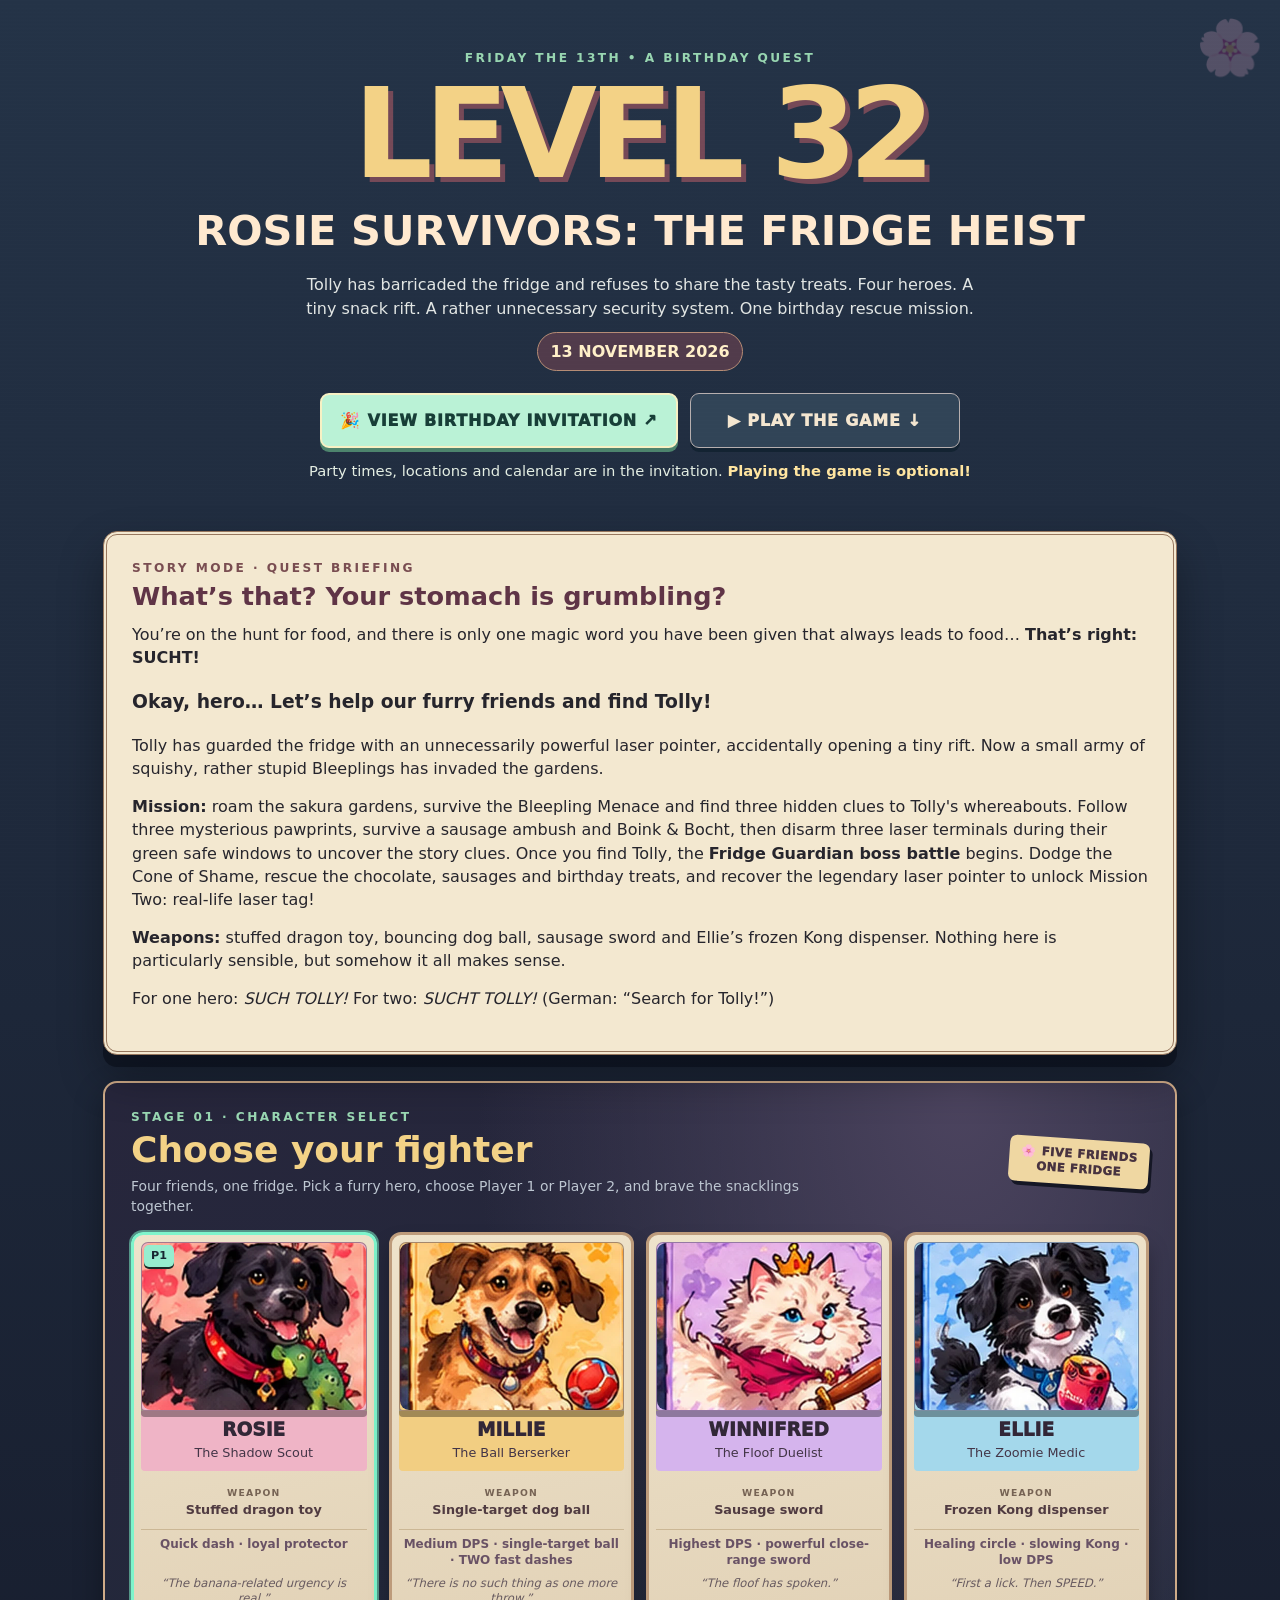
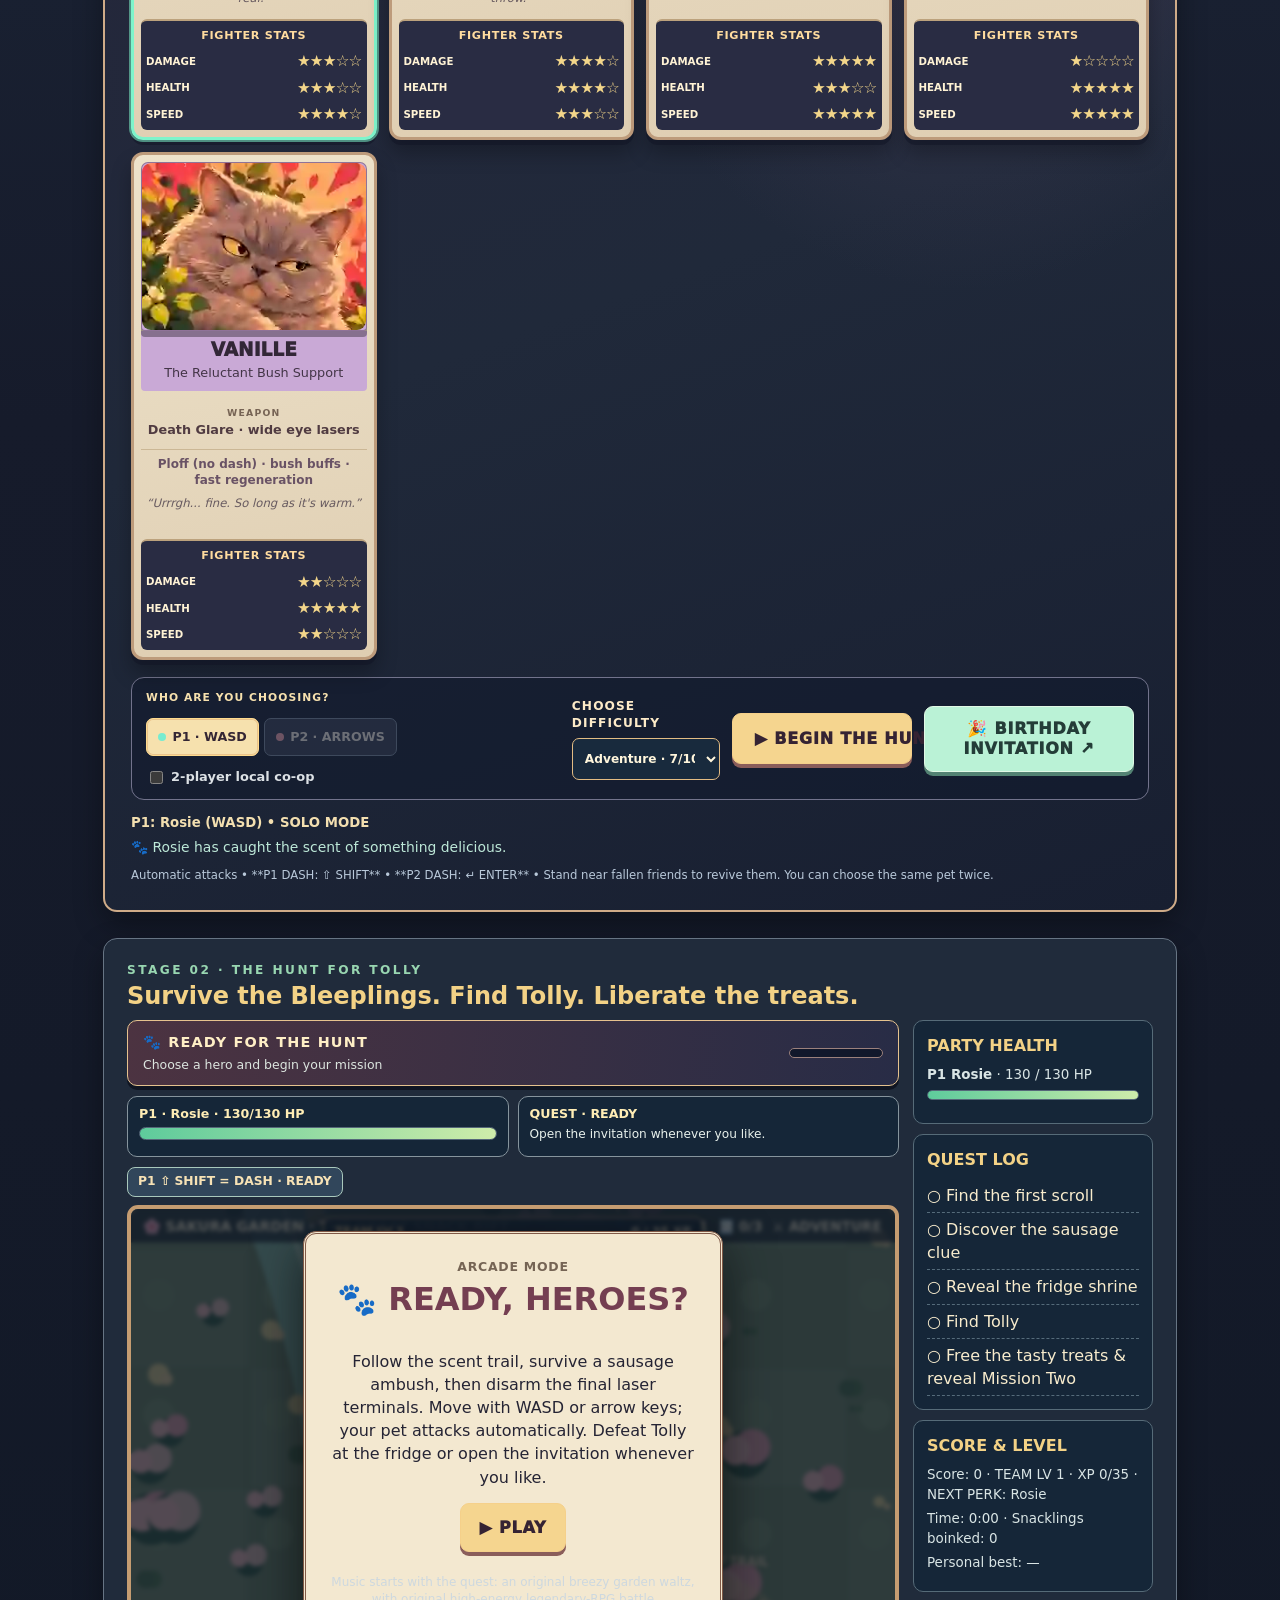
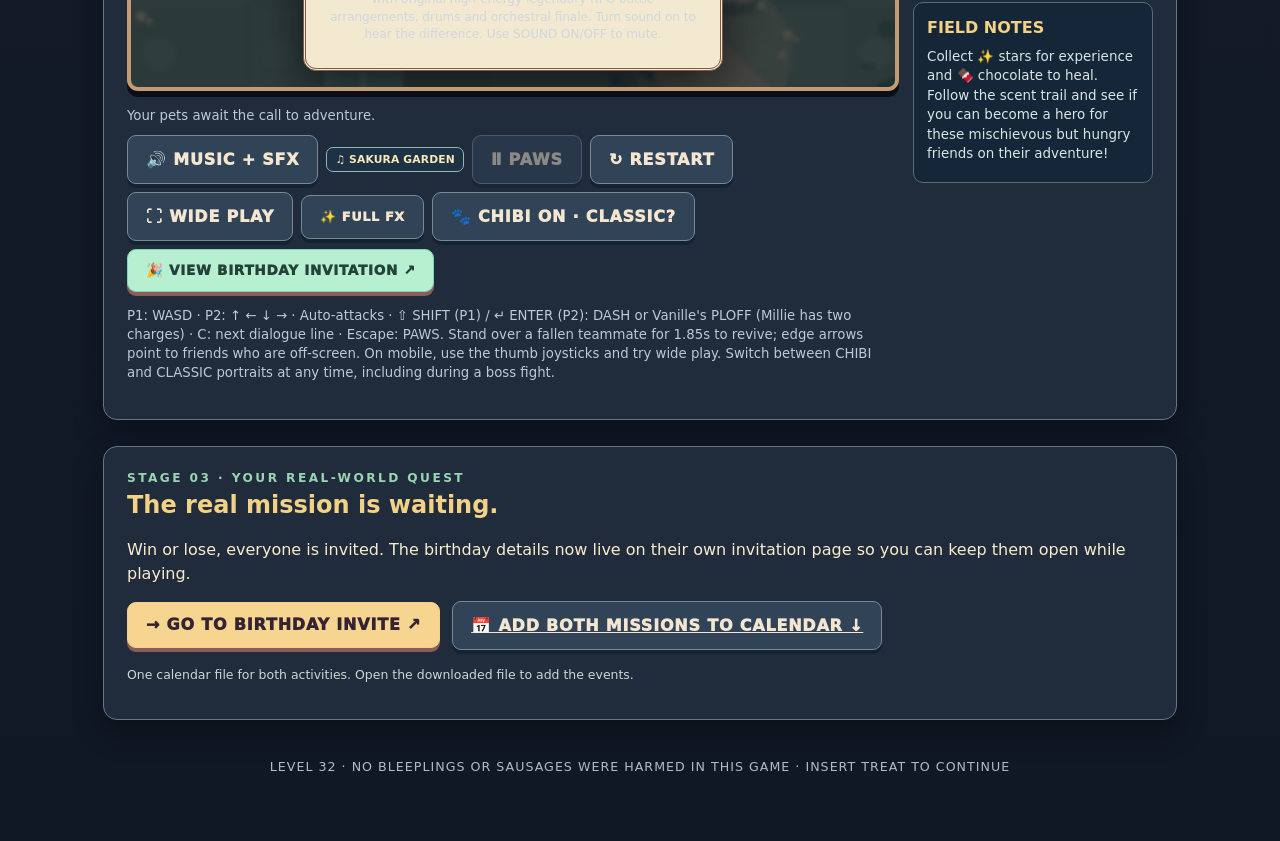
==== commit 109917ab: "Offer Vanille as a fifth selectable hero with portrait, abilities and stats" ====
--- a/game/index.html
+++ b/game/index.html
@@ -9,9 +9,9 @@
 <section class="panel" id="character-select" aria-labelledby="pick-a-hero">
  <div class="select-heading">
   <div><div class="eyebrow">STAGE 01 · CHARACTER SELECT</div><h2 id="pick-a-hero">Choose your fighter</h2><p class="small">Four friends, one fridge. Pick a furry hero, choose Player 1 or Player 2, and brave the snacklings together.</p></div>
-  <span class="select-sticker" aria-hidden="true">🌸 FOUR FRIENDS<br>ONE FRIDGE</span>
+  <span class="select-sticker" aria-hidden="true">🌸 FIVE FRIENDS<br>ONE FRIDGE</span>
  </div>
- <div class="select-grid" id="heroes" role="group" aria-label="Four playable animal characters"><button type="button" class="hero" data-hero="rosie" aria-label="Choose Rosie, The Shadow Scout" style="--card-accent:#efb4c6">
+ <div class="select-grid" id="heroes" role="group" aria-label="Five playable animal characters"><button type="button" class="hero" data-hero="rosie" aria-label="Choose Rosie, The Shadow Scout" style="--card-accent:#efb4c6">
  <span class="portrait"><img src="assets/rosie.webp" alt="Illustrated Rosie portrait" loading="eager"></span>
  <span class="tags" aria-live="polite"></span>
  <span class="hero-name"><strong>ROSIE</strong><span class="title">The Shadow Scout</span></span>
@@ -39,7 +39,14 @@
  <span class="weapon"><span class="tiny-label">WEAPON</span>Frozen Kong dispenser</span>
  <span class="hero-ability">Healing circle · slowing Kong · low DPS</span>
  <span class="hero-quip">“First a lick. Then SPEED.”</span>
- <span class="hero-stats" aria-label="ellie statistics: damage 1 of five, health 5 of five, speed 5 of five"><strong>FIGHTER STATS</strong><span class="stat-line"><span>DAMAGE</span><span class="stars" aria-label="1 out of 5">★☆☆☆☆</span></span><span class="stat-line"><span>HEALTH</span><span class="stars" aria-label="5 out of 5">★★★★★</span></span><span class="stat-line"><span>SPEED</span><span class="stars" aria-label="5 out of 5">★★★★★</span></span><span class="stats-summary">Lowest DPS · slowing Kong and healing aura</span></span></button></div>
+ <span class="hero-stats" aria-label="ellie statistics: damage 1 of five, health 5 of five, speed 5 of five"><strong>FIGHTER STATS</strong><span class="stat-line"><span>DAMAGE</span><span class="stars" aria-label="1 out of 5">★☆☆☆☆</span></span><span class="stat-line"><span>HEALTH</span><span class="stars" aria-label="5 out of 5">★★★★★</span></span><span class="stat-line"><span>SPEED</span><span class="stars" aria-label="5 out of 5">★★★★★</span></span><span class="stats-summary">Lowest DPS · slowing Kong and healing aura</span></span></button><button type="button" class="hero" data-hero="vanille" aria-label="Choose Vanille, The Reluctant Bush Support" style="--card-accent:#c9a9d6">
+ <span class="portrait"><img src="assets/vanille.svg" alt="Illustrated grumpy grey Vanille portrait" loading="eager"></span>
+ <span class="tags" aria-live="polite"></span>
+ <span class="hero-name"><strong>VANILLE</strong><span class="title">The Reluctant Bush Support</span></span>
+ <span class="weapon"><span class="tiny-label">WEAPON</span>Death Glare · wide eye lasers</span>
+ <span class="hero-ability">Ploff (no dash) · bush buffs · fast regeneration</span>
+ <span class="hero-quip">“Urrrgh... fine. So long as it's warm.”</span>
+ <span class="hero-stats" aria-label="vanille statistics: damage 2 of five, health 5 of five, speed 2 of five"><strong>FIGHTER STATS</strong><span class="stat-line"><span>DAMAGE</span><span class="stars" aria-label="2 out of 5">★★☆☆☆</span></span><span class="stat-line"><span>HEALTH</span><span class="stars" aria-label="5 out of 5">★★★★★</span></span><span class="stat-line"><span>SPEED</span><span class="stars" aria-label="2 out of 5">★★☆☆☆</span></span><span class="stats-summary">Long-range, low-damage support · Ploff pushes enemies back</span></span></button></div>
  <div class="select-controls">
   <div class="player-controls">
    <span class="control-label">WHO ARE YOU CHOOSING?</span>
@@ -61,6 +68,6 @@
 <section class="panel" id="game-section"><div class="eyebrow">STAGE 02 · THE HUNT FOR TOLLY</div><h2>Survive the Bleeplings. Find Tolly. Liberate the treats.</h2><nav class="phone-play-bar" aria-label="Phone game controls"><a href="invitation.html" class="phone-play-invite invitation-link" target="_blank" rel="noopener noreferrer" data-invitation-link>🎉 INVITE</a><button type="button" id="phone-pause" aria-label="Pause or resume game">Ⅱ PAWS</button><button type="button" id="phone-exit" aria-label="Exit phone fullscreen game">✕ EXIT</button></nav><div id="bossbar" class="bossbar">⚔ FRIDGE GUARDIAN: TOLLY<div class="meter red"><span id="bossfill"></span></div></div><div id="boss-card" class="boss-card"><img src="assets/tolly.webp" alt="Portrait of Tolly, the fridge guardian."><div><div class="tiny">FINAL BOSS ENCOUNTER</div><strong>TOLLY · Fridge Guardian</strong><p>“No Rosie, you're on a diet — no more banana.”</p></div></div><div class="game-layout"><div><div class="objective-strip" id="objective-strip" aria-live="off"><div class="objective-main"><strong id="objective-label">🐾 READY FOR THE HUNT</strong><span id="objective-detail">Collect three scrolls, then find Tolly</span></div><div class="objective-meter"><span id="objective-progress"></span></div></div><div id="mobile-game-status" class="mobile-game-status" aria-live="off"><div id="mobile-health" class="mobile-health">Select your heroes to see health.</div><div id="mobile-quest" class="mobile-quest"><strong>QUEST 1 · FIND THE FIRST SCROLL</strong><span>Follow the golden pawprints to uncover the first scroll. Every quest plays differently.</span></div></div><div class="dash-status" id="dash-status" role="status" aria-live="off"><span class="dash-pill">P1 ⇧ SHIFT = DASH</span><span class="dash-pill">P2 ↵ ENTER = DASH</span></div><div class="game-frame"><div id="scroll-return-notice" class="scroll-return-notice" role="status" hidden><strong>📜 SCROLL UNSEALED!</strong><span>RETURN AND READ THE SCROLL</span><small id="scroll-return-distance" aria-hidden="true">Follow the golden arrow</small></div><div id="perk-panel" class="perk-panel" role="dialog" aria-modal="true" aria-labelledby="perk-title" hidden><div class="perk-inner"><div class="eyebrow">FIVE LEVELS · SPECIAL UPGRADE</div><h3 id="perk-title">A NEW POWER AWAKENS!</h3><p id="perk-who">Both heroes gain shared XP. Special perks alternate between players.</p><div id="perk-choices" class="perk-choices"></div><p class="small">Normal: modest gain + trade-off (75%) · Epic: stronger gain + drawback (21%) · Legendary: powerful and no drawback (4%).</p></div></div><div id="paws-panel" class="paws-panel" hidden role="status" aria-live="polite"><strong>THE ADVENTURE IS ON PAWS</strong><p>Your snacks are safe. For now.</p><p id="paws-quip">Winnifred calls this an aristo-cat-ic intermission.</p><p>Press Esc or UNLEASH THE PAWSIBILITIES to continue.</p></div><div class="team-xp-overlay" id="team-xp-overlay" aria-label="Shared team experience">
  <div class="team-xp-head"><strong id="team-level-label">TEAM LV 1</strong><span id="team-xp-text">0 / 35 XP</span></div>
  <div id="team-xp-progress" class="team-xp-track" role="progressbar" aria-label="Shared experience toward the next team level" aria-valuemin="0" aria-valuemax="35" aria-valuenow="0"><span id="team-xp-fill"></span></div>
- <div class="team-xp-foot"><span id="team-perk-label">NEXT PERK LV 5</span></div></div><canvas id="game" width="960" height="600" aria-label="Top-down Rosie Survivors game. Move with WASD or arrow keys, auto-attacks hit the approaching Bleepling enemies."></canvas><div class="overlay" id="overlay"><div class="overlay-inner"><div id="overlay-kicker" class="tinyline">ARCADE MODE</div><h3>🐾 READY, HEROES?</h3><a id="ending-invite" class="btn invitation-link ending-invite" data-invitation-link href="invitation.html" target="_blank" rel="noopener noreferrer" hidden>→ GO TO BIRTHDAY INVITE ↗</a><img id="overlay-art" class="overlay-art" alt="Illustrated storybook scene" src="assets/victory.webp"><div id="scene-dialogues" class="scene-dialogues" aria-label="Character dialogue" hidden></div><div id="scene-counter" class="scene-counter" aria-live="polite"></div><div class="scene-control-help" id="scene-control-help" hidden>Press <kbd>C</kbd> for the next line · Movement keys do not skip · Combat stays frozen</div><p>Follow the scent trail, survive a sausage ambush, then disarm the final laser terminals. Move with WASD or arrow keys; your pet attacks automatically. Defeat Tolly at the fridge or open the invitation whenever you like.</p><div id="mission-unlock" class="mission-unlock"><strong>🔴 MISSION TWO UNLOCKED · LASER TAG!</strong><span>Friday 13 November 2026 · 20:40 · Lasergames Utrecht</span><span>Biltstraat 4 · €28.50 per person · 2 games</span><span>Mission One begins at 18:15 at Broodnodig, with dogs welcome!</span><a id="party-details" data-invitation-link href="invitation.html" target="_blank" rel="noopener noreferrer" class="btn mission-cta invitation-link">→ GO TO BIRTHDAY INVITE ↗</a></div><button class="btn" id="overlay-start">▶ PLAY</button><button type="button" id="scene-skip" class="scene-skip" hidden>Skip scene →</button><button type="button" id="share-result">📋 COPY YOUR SCORE TO WHATSAPP</button><div id="share-status" role="status" aria-live="polite"></div><div class="soundtip">Music starts with the quest: an original breezy garden waltz, with original high-energy legendary-RPG battle arrangements, drums and orchestral finale. Turn sound on to hear the difference. Use SOUND ON/OFF to mute.</div></div></div></div><div class="mobile-keys" aria-label="Touch controls"><div class="touch-player"><div class="small">P1 · MOVE</div><div class="joystick" data-joystick="0" role="group" aria-label="Player 1 virtual joystick"><div class="joystick-knob"></div></div><button type="button" class="touch-dash" data-dash="0" aria-label="Dash Player 1">P1 DASH ⚡</button></div><div class="touch-player"><div class="small">P2 · MOVE</div><div class="joystick" data-joystick="1" role="group" aria-label="Player 2 virtual joystick"><div class="joystick-knob"></div></div><button type="button" class="touch-dash" data-dash="1" aria-label="Dash Player 2">P2 DASH ⚡</button></div></div><div class="game-actions"><span id="game-message" class="footnote" aria-live="polite">Your pets await the call to adventure.</span><div><button class="btn secondary" id="mute">🔊 MUSIC + SFX</button><span id="music-status" role="status" aria-live="off" class="music-status">♫ SAKURA GARDEN</span> <button class="btn secondary" id="pause" disabled>Ⅱ PAWS</button> <button class="btn secondary" id="restart">↻ RESTART</button> <button class="btn secondary" id="focus-play" type="button">⛶ WIDE PLAY</button> <button class="btn secondary" id="fx-toggle" type="button">✨ FULL FX</button> <button class="btn secondary" id="sprite-toggle" type="button" aria-pressed="true">🐾 CHIBI ON · CLASSIC?</button> <a class="btn invitation-link footer-invite" data-invitation-link href="invitation.html" target="_blank" rel="noopener noreferrer">🎉 VIEW BIRTHDAY INVITATION ↗</a></div></div><p class="footnote" id="focus-status" role="status" aria-live="polite"></p><p class="footnote">P1: WASD · P2: ↑ ← ↓ → · Auto-attacks · ⇧ SHIFT (P1) / ↵ ENTER (P2): DASH (Millie has two charges) · C: next dialogue line · Escape: PAWS. Stand over a fallen teammate for 1.85s to revive; edge arrows point to friends who are off-screen. On mobile, use the thumb joysticks and try wide play. Switch between CHIBI and CLASSIC portraits at any time, including during a boss fight.</p></div><aside class="side"><div class="hud"><h3>PARTY HEALTH</h3><div id="playerhud">Choose your heroes!</div></div><div class="hud"><h3>QUEST LOG</h3><div id="missions">Track the scent, survive Boink and Bocht, disarm the laser security, then raid the fridge.</div></div><div class="hud scores"><h3>SCORE & LEVEL</h3><p id="scoreline">Score: 0 · Level: 1</p><p id="timerline">Time: 0:00 · Snacklings boinked: 0</p><p id="bestline">Personal best: —</p></div><div class="hud"><h3>FIELD NOTES</h3><p>Collect ✨ stars for experience and 🍫 chocolate to heal. Follow the scent trail and see if you can become a hero for these mischievous but hungry friends on their adventure!</p></div></aside></div></section>
+ <div class="team-xp-foot"><span id="team-perk-label">NEXT PERK LV 5</span></div></div><canvas id="game" width="960" height="600" aria-label="Top-down Rosie Survivors game. Move with WASD or arrow keys, auto-attacks hit the approaching Bleepling enemies."></canvas><div class="overlay" id="overlay"><div class="overlay-inner"><div id="overlay-kicker" class="tinyline">ARCADE MODE</div><h3>🐾 READY, HEROES?</h3><a id="ending-invite" class="btn invitation-link ending-invite" data-invitation-link href="invitation.html" target="_blank" rel="noopener noreferrer" hidden>→ GO TO BIRTHDAY INVITE ↗</a><img id="overlay-art" class="overlay-art" alt="Illustrated storybook scene" src="assets/victory.webp"><div id="scene-dialogues" class="scene-dialogues" aria-label="Character dialogue" hidden></div><div id="scene-counter" class="scene-counter" aria-live="polite"></div><div class="scene-control-help" id="scene-control-help" hidden>Press <kbd>C</kbd> for the next line · Movement keys do not skip · Combat stays frozen</div><p>Follow the scent trail, survive a sausage ambush, then disarm the final laser terminals. Move with WASD or arrow keys; your pet attacks automatically. Defeat Tolly at the fridge or open the invitation whenever you like.</p><div id="mission-unlock" class="mission-unlock"><strong>🔴 MISSION TWO UNLOCKED · LASER TAG!</strong><span>Friday 13 November 2026 · 20:40 · Lasergames Utrecht</span><span>Biltstraat 4 · €28.50 per person · 2 games</span><span>Mission One begins at 18:15 at Broodnodig, with dogs welcome!</span><a id="party-details" data-invitation-link href="invitation.html" target="_blank" rel="noopener noreferrer" class="btn mission-cta invitation-link">→ GO TO BIRTHDAY INVITE ↗</a></div><button class="btn" id="overlay-start">▶ PLAY</button><button type="button" id="scene-skip" class="scene-skip" hidden>Skip scene →</button><button type="button" id="share-result">📋 COPY YOUR SCORE TO WHATSAPP</button><div id="share-status" role="status" aria-live="polite"></div><div class="soundtip">Music starts with the quest: an original breezy garden waltz, with original high-energy legendary-RPG battle arrangements, drums and orchestral finale. Turn sound on to hear the difference. Use SOUND ON/OFF to mute.</div></div></div></div><div class="mobile-keys" aria-label="Touch controls"><div class="touch-player"><div class="small">P1 · MOVE</div><div class="joystick" data-joystick="0" role="group" aria-label="Player 1 virtual joystick"><div class="joystick-knob"></div></div><button type="button" class="touch-dash" data-dash="0" aria-label="Dash Player 1">P1 DASH ⚡</button></div><div class="touch-player"><div class="small">P2 · MOVE</div><div class="joystick" data-joystick="1" role="group" aria-label="Player 2 virtual joystick"><div class="joystick-knob"></div></div><button type="button" class="touch-dash" data-dash="1" aria-label="Dash Player 2">P2 DASH ⚡</button></div></div><div class="game-actions"><span id="game-message" class="footnote" aria-live="polite">Your pets await the call to adventure.</span><div><button class="btn secondary" id="mute">🔊 MUSIC + SFX</button><span id="music-status" role="status" aria-live="off" class="music-status">♫ SAKURA GARDEN</span> <button class="btn secondary" id="pause" disabled>Ⅱ PAWS</button> <button class="btn secondary" id="restart">↻ RESTART</button> <button class="btn secondary" id="focus-play" type="button">⛶ WIDE PLAY</button> <button class="btn secondary" id="fx-toggle" type="button">✨ FULL FX</button> <button class="btn secondary" id="sprite-toggle" type="button" aria-pressed="true">🐾 CHIBI ON · CLASSIC?</button> <a class="btn invitation-link footer-invite" data-invitation-link href="invitation.html" target="_blank" rel="noopener noreferrer">🎉 VIEW BIRTHDAY INVITATION ↗</a></div></div><p class="footnote" id="focus-status" role="status" aria-live="polite"></p><p class="footnote">P1: WASD · P2: ↑ ← ↓ → · Auto-attacks · ⇧ SHIFT (P1) / ↵ ENTER (P2): DASH or Vanille's PLOFF (Millie has two charges) · C: next dialogue line · Escape: PAWS. Stand over a fallen teammate for 1.85s to revive; edge arrows point to friends who are off-screen. On mobile, use the thumb joysticks and try wide play. Switch between CHIBI and CLASSIC portraits at any time, including during a boss fight.</p></div><aside class="side"><div class="hud"><h3>PARTY HEALTH</h3><div id="playerhud">Choose your heroes!</div></div><div class="hud"><h3>QUEST LOG</h3><div id="missions">Track the scent, survive Boink and Bocht, disarm the laser security, then raid the fridge.</div></div><div class="hud scores"><h3>SCORE & LEVEL</h3><p id="scoreline">Score: 0 · Level: 1</p><p id="timerline">Time: 0:00 · Snacklings boinked: 0</p><p id="bestline">Personal best: —</p></div><div class="hud"><h3>FIELD NOTES</h3><p>Collect ✨ stars for experience and 🍫 chocolate to heal. Follow the scent trail and see if you can become a hero for these mischievous but hungry friends on their adventure!</p></div></aside></div></section>
 <section class="panel" id="birthday-mission"><div class="eyebrow">STAGE 03 · YOUR REAL-WORLD QUEST</div><h2>The real mission is waiting.</h2><p>Win or lose, everyone is invited. The birthday details now live on their own invitation page so you can keep them open while playing.</p><p class="mission-actions"><a class="btn invitation-link" data-invitation-link href="invitation.html" target="_blank" rel="noopener noreferrer">→ GO TO BIRTHDAY INVITE ↗</a><a class="btn secondary calendar-both" href="birthday.ics" download="level32-birthday.ics">📅 ADD BOTH MISSIONS TO CALENDAR ↓</a></p><p class="calendar-help">One calendar file for both activities. Open the downloaded file to add the events.</p></section><footer>LEVEL 32 · NO BLEEPLINGS OR SAUSAGES WERE HARMED IN THIS GAME · INSERT TREAT TO CONTINUE</footer></main>
 <script src="sprite-renderer.js" defer></script><script src="game.js" defer></script></body></html>
--- a/game/style.css
+++ b/game/style.css
@@ -332,3 +332,367 @@
 .masthead .hero-entry-note{margin:12px auto 0;color:#e4eee3;font-size:.92rem;line-height:1.5}
 .masthead .hero-entry-note strong{color:#ffe5a0}
 @media(max-width:620px){.hero-entry-actions{display:flex;flex-direction:column;gap:10px;width:100%}.hero-entry-actions .btn{width:100%;min-width:0}.masthead .hero-entry-note{font-size:.84rem}}
+
+/* Day 8C: full-viewport phone play. Native fullscreen is preferred, but the
+   same fixed layout works on iOS Safari where element fullscreen is denied. */
+.phone-play-bar{display:none}
+body.solo-play .mobile-keys .touch-player:nth-child(2){display:none!important}
+body.solo-play .mobile-keys{justify-content:flex-start}
+@media (pointer:coarse){
+ html.phone-play-root,html.phone-play-root body{height:100%;overflow:hidden;overscroll-behavior:none}
+ body.phone-play{overflow:hidden;overscroll-behavior:none}
+ body.phone-play main{padding:0;margin:0;max-width:none;width:100vw}
+ body.phone-play #game-section{
+  position:fixed;inset:0;z-index:1000;
+  box-sizing:border-box;width:100vw;max-width:none;height:100dvh;max-height:100dvh;
+  margin:0;padding:0;border:0;border-radius:0;overflow:hidden;
+  background:#172637;box-shadow:none;
+ }
+ body.phone-play #game-section>.eyebrow,body.phone-play #game-section>h2,
+ body.phone-play #game-section>.boss-card{display:none}
+ body.phone-play #game-section .game-layout{display:block;width:100%;height:100%}
+ body.phone-play #game-section .game-layout>div:first-child{
+  position:relative;display:flex;flex-direction:column;width:100%;height:100%;min-height:0
+ }
+ body.phone-play #game-section .side,
+ body.phone-play #game-section .objective-strip,
+ body.phone-play #game-section .dash-status,
+ body.phone-play #game-section .game-actions,
+ body.phone-play #game-section .game-layout>.side,
+ body.phone-play #game-section .game-layout>div:first-child>.footnote,
+ body.phone-play #game-section>#focus-status{display:none!important}
+ body.phone-play #game-section .game-frame{
+  flex:1 1 auto;min-height:0;height:100%;width:100%;max-width:none;
+  border:0;border-radius:0;box-shadow:none;margin:0;background:#344d47
+ }
+ body.phone-play #game-section .game-frame>canvas{
+  width:100%;height:100%;aspect-ratio:auto;object-fit:contain;
+ }
+ body.phone-play #game-section .phone-play-bar{
+  display:flex;gap:6px;position:absolute;
+  z-index:33;top:calc(env(safe-area-inset-top,0px) + 5px);
+  right:calc(env(safe-area-inset-right,0px) + 6px);align-items:center
+ }
+ body.phone-play #game-section .phone-play-bar>*{
+  display:inline-flex;align-items:center;justify-content:center;
+  min-height:36px;padding:6px 9px;font:bold .71rem system-ui,sans-serif;
+  border:1px solid #f1debc;border-radius:8px;
+  color:#fff9dc;background:#243046e8;text-decoration:none;
+  text-shadow:0 1px 2px #081522
+ }
+ body.phone-play #game-section .mobile-game-status{
+  position:absolute;z-index:11;top:calc(env(safe-area-inset-top,0px) + 47px);
+  left:calc(env(safe-area-inset-left,0px) + 6px);
+  right:calc(env(safe-area-inset-right,0px) + 6px);
+  display:flex;align-items:flex-start;justify-content:flex-start;gap:6px;
+  margin:0;max-height:82px;pointer-events:none
+ }
+ body.phone-play #game-section .mobile-game-status>*{
+  width:max-content;max-width:48%;padding:5px 7px;
+  box-shadow:none;border-radius:7px;
+ }
+ body.phone-play #game-section .mobile-game-status .mobile-health{display:flex;gap:5px}
+ body.phone-play #game-section .mobile-health-card{min-width:88px;margin:0}
+ body.phone-play #game-section .mobile-health-card strong,
+ body.phone-play #game-section .mobile-quest strong{
+  font-size:.68rem;line-height:1.2;text-shadow:0 1px 3px #071521
+ }
+ body.phone-play #game-section .mobile-quest span{display:none}
+ body.phone-play #game-section .mobile-health .meter{height:6px;margin:3px 0 0}
+ body.phone-play #game-section .mobile-keys{
+  display:flex!important;position:absolute;z-index:30;
+  bottom:calc(env(safe-area-inset-bottom,0px) + 8px);
+  left:calc(env(safe-area-inset-left,0px) + 7px);
+  right:calc(env(safe-area-inset-right,0px) + 7px);
+  width:auto;margin:0;padding:0;justify-content:space-between;
+  align-items:end;background:none;box-shadow:none;
+  pointer-events:none
+ }
+ body.phone-play #game-section .touch-player{
+  flex:0 0 auto;display:flex;flex-direction:column;align-items:center;
+  gap:3px;max-width:43%;pointer-events:none
+ }
+ body.phone-play #game-section .touch-player>.small{display:none}
+ body.phone-play #game-section .joystick{
+  pointer-events:auto;width:clamp(76px,19dvh,110px);
+  height:clamp(76px,19dvh,110px);max-width:24vw;
+  background:radial-gradient(circle,#53627480,#233b5159);
+  border:2px solid #d7c4a3aa;box-shadow:0 2px 8px #0006;
+ }
+ body.phone-play #game-section .touch-dash{
+  pointer-events:auto;min-height:38px;padding:4px 8px;margin:0;
+  max-width:120px;width:auto;font-size:.72rem
+ }
+ body.phone-play #game-section .team-xp-overlay{
+  top:calc(env(safe-area-inset-top,0px) + 4px);max-width:36%;
+  min-width:150px;padding:3px 7px 4px;
+  box-shadow:none;z-index:12
+ }
+ body.phone-play #game-section .team-xp-head{font-size:.60rem;gap:5px}
+ body.phone-play #game-section .team-xp-foot #team-perk-label{font-size:.55rem}
+ body.phone-play #game-section .team-xp-track{margin:3px 0 2px;height:5px}
+ body.phone-play #game-section .scroll-return-notice{
+  bottom:calc(env(safe-area-inset-bottom,0px) + 77px);
+  max-width:57%;padding:5px 8px;font-size:.72rem
+ }
+ body.phone-play #game-section>.bossbar.show{
+  position:absolute;z-index:17;top:calc(env(safe-area-inset-top,0px) + 87px);
+  left:50%;transform:translateX(-50%);width:min(50%,330px);
+  padding:3px 7px;font-size:.70rem
+ }
+ body.phone-play #game-section .perk-panel{
+  display:flex;align-items:center;justify-content:center;
+  background:#10172b12;padding:calc(env(safe-area-inset-top,0px) + 38px) 5px
+          calc(env(safe-area-inset-bottom,0px) + 6px);
+  z-index:40;overflow:hidden
+ }
+ body.phone-play #game-section .perk-inner{
+  width:min(96%,520px);max-height:min(70dvh,380px);overflow-y:auto;
+  background:#2e2b43f5;padding:9px 11px;border:2px solid #f2d28c;
+  border-radius:12px;box-shadow:0 7px 24px #0009
+ }
+ body.phone-play #game-section .perk-inner>.eyebrow,
+ body.phone-play #game-section .perk-inner>p.small{display:none}
+ body.phone-play #game-section .perk-inner h3{font-size:.95rem;margin:1px 0 4px}
+ body.phone-play #game-section #perk-who{font-size:.72rem;line-height:1.25;margin:1px 0 4px}
+ body.phone-play #game-section .perk-choices{
+  display:grid;grid-template-columns:repeat(2,minmax(0,1fr));
+  gap:7px;margin:5px 0 0
+ }
+ body.phone-play #game-section .perk-choice{
+  min-height:62px;padding:7px;font-size:.74rem;line-height:1.25;
+  overflow-wrap:anywhere;touch-action:manipulation
+ }
+ body.phone-play #game-section:has(.perk-panel:not([hidden])) .mobile-keys{
+  visibility:hidden
+ }
+ /* Overlay remains escapable after victory/defeat and while selecting a perk. */
+ body.phone-play #game-section .overlay:not(.cinematic){
+  overflow-y:auto;padding:12px;align-items:center
+ }
+ body.phone-play #game-section .overlay-inner{
+  max-height:85dvh;overflow:auto;padding:13px
+ }
+}
+/* On an auto-rotated landscape phone, HUD panel backgrounds are only
+   TEN PERCENT OPAQUE (90% transparent). Text, HP and XP fills stay legible. */
+@media (orientation:landscape) and (pointer:coarse){
+ body.phone-play #game-section .mobile-health,
+ body.phone-play #game-section .mobile-quest{
+  background:rgba(21,38,56,.10);
+  border-color:rgba(235,222,184,.23)
+ }
+ body.phone-play #game-section .team-xp-overlay{
+  background:rgba(24,42,64,.10);
+  border-color:rgba(235,222,184,.27)
+ }
+ body.phone-play #game-section .phone-play-bar>*{
+  background:rgba(36,48,70,.10);
+  border-color:rgba(250,238,210,.45);
+  text-shadow:0 1px 3px #000,0 0 5px #000
+ }
+ body.phone-play #game-section .mobile-health strong,
+ body.phone-play #game-section .mobile-quest strong,
+ body.phone-play #game-section .team-xp-head,
+ body.phone-play #game-section .team-xp-foot{
+  text-shadow:0 1px 3px #001,0 0 5px #000
+ }
+ body.phone-play #game-section .touch-player{flex-direction:row;gap:4px}
+ body.phone-play #game-section .mobile-game-status{
+  top:calc(env(safe-area-inset-top,0px) + 42px)
+ }
+ body.phone-play #game-section .scroll-return-notice{
+  bottom:calc(env(safe-area-inset-bottom,0px) + 20px)
+ }
+ body.phone-play #game-section .perk-inner{
+  width:min(63%,540px);max-height:75dvh
+ }
+}
+@media (orientation:portrait) and (pointer:coarse){
+ body.phone-play #game-section .perk-inner{width:min(94%,440px)}
+ body.phone-play #game-section .perk-choices{grid-template-columns:1fr}
+ body.phone-play #game-section .perk-choice{min-height:51px}
+ body.phone-play #game-section .mobile-game-status{max-height:105px}
+ body.phone-play #game-section .mobile-game-status>*{max-width:65%}
+ body.phone-play #game-section .mobile-quest{display:none}
+ body.phone-play #game-section .team-xp-overlay{top:4px;left:48%;max-width:52%;min-width:0}
+}
+
+/* Day 8D: PHONE ONLY. Desktop and keyboard play remain unchanged. */
+@media(pointer:coarse){
+ /* Illustrated cutscenes are one-screen cards. No page scrolling or
+    disappearing Continue button: gameplay is frozen while the scene is open. */
+ body.phone-play #game-section .overlay.cinematic{
+  position:absolute;inset:0;z-index:70;display:grid;place-items:center;
+  padding:calc(env(safe-area-inset-top,0px) + 5px)
+    calc(env(safe-area-inset-right,0px) + 6px)
+    calc(env(safe-area-inset-bottom,0px) + 5px)
+    calc(env(safe-area-inset-left,0px) + 6px);
+  overflow:hidden;overscroll-behavior:contain;background:#181628e8
+ }
+ body.phone-play #game-section .overlay.cinematic.hidden{display:none!important}
+ body.phone-play #game-section .overlay.cinematic .overlay-inner{
+  display:flex;flex-direction:column;align-items:stretch;justify-content:center;
+  gap:3px;width:min(96%,530px);max-width:min(96%,530px);
+  max-height:100%;height:auto;min-height:0;margin:auto;padding:8px 10px;
+  overflow:hidden;box-sizing:border-box;border-width:2px
+ }
+ body.phone-play #game-section .overlay.cinematic #overlay-kicker{
+  order:0;font-size:.63rem;line-height:1.15;margin:0
+ }
+ body.phone-play #game-section .overlay.cinematic .overlay-inner h3{
+  order:1;margin:0;font-size:clamp(.86rem,2.5dvh,1.14rem);
+  line-height:1.2
+ }
+ body.phone-play #game-section .overlay.cinematic .overlay-art,
+ body.phone-play #game-section .overlay.cinematic[data-scene="clue3"] .overlay-art{
+  display:block;order:2;flex:0 1 auto;width:auto;max-width:100%;
+  height:auto;max-height:clamp(60px,26dvh,170px)!important;
+  object-fit:contain;margin:1px auto;border-width:1px;
+  box-shadow:none;border-radius:6px
+ }
+ body.phone-play #game-section .overlay.cinematic #scene-dialogues{
+  order:3;margin:2px 0;display:block;flex:0 0 auto;min-height:0
+ }
+ body.phone-play #game-section .overlay.cinematic #scene-dialogues[hidden]{display:none}
+ body.phone-play #game-section .overlay.cinematic .scene-line{
+  padding:3px 5px;gap:7px;min-height:0;box-shadow:none;border-width:1px
+ }
+ body.phone-play #game-section .overlay.cinematic .scene-face{
+  width:clamp(34px,9dvh,48px);height:clamp(34px,9dvh,48px);border-width:1px
+ }
+ body.phone-play #game-section .overlay.cinematic .scene-speech strong{
+  font-size:.62rem;letter-spacing:.03em
+ }
+ body.phone-play #game-section .overlay.cinematic .scene-speech span{
+  font-size:clamp(.65rem,2.1dvh,.81rem);line-height:1.18
+ }
+ body.phone-play #game-section .overlay.cinematic #scene-counter{
+  order:4;min-height:0;font-size:.66rem;line-height:1.1
+ }
+ body.phone-play #game-section .overlay.cinematic #scene-control-help{
+  order:5;padding:2px 4px;margin:1px;font-size:.62rem;
+  min-height:0;border-width:1px;line-height:1.2
+ }
+ body.phone-play #game-section .overlay.cinematic #scene-control-help kbd{display:none}
+ body.phone-play #game-section .overlay.cinematic #overlay-start{
+  order:6;margin:3px 0 0;flex-shrink:0;min-height:43px;
+  font-size:.85rem;padding:5px 10px;touch-action:manipulation
+ }
+ body.phone-play #game-section .overlay.cinematic #scene-skip{
+  order:7;margin:1px auto;padding:2px;line-height:1;
+  font-size:.69rem;touch-action:manipulation
+ }
+ body.phone-play #game-section .overlay.cinematic .overlay-inner>p,
+ body.phone-play #game-section .overlay.cinematic #mission-unlock,
+ body.phone-play #game-section .overlay.cinematic #share-result,
+ body.phone-play #game-section .overlay.cinematic #share-status,
+ body.phone-play #game-section .overlay.cinematic .soundtip{display:none!important}
+ /* The mobile control bar remains behind the scene and never intercepts taps. */
+ body.phone-play:has(.overlay.cinematic:not(.hidden)) #game-section .mobile-keys,
+ body.phone-play:has(.overlay.cinematic:not(.hidden)) #game-section .phone-play-bar{
+  visibility:hidden;pointer-events:none
+ }
+ /* One player: left thumb for movement, right thumb for Dash. */
+ body.phone-play.solo-play #game-section .mobile-keys .touch-player:first-child{
+  width:100%;max-width:none;flex:1 1 auto;flex-direction:row;
+  justify-content:space-between;align-items:center
+ }
+ body.phone-play.solo-play #game-section .touch-dash{min-width:80px;min-height:49px}
+ /* Two players sit on opposite edges of one phone. Player 1 is at the
+    bottom facing normally; Player 2 is at the top facing 180 degrees.
+    Each person's stick is left and Dash right from their own perspective. */
+ body.phone-play:not(.solo-play) #game-section .mobile-keys{
+  inset:0;left:calc(env(safe-area-inset-left,0px) + 7px);
+  right:calc(env(safe-area-inset-right,0px) + 7px);
+  top:0;bottom:0;align-items:stretch;justify-content:space-between
+ }
+ body.phone-play:not(.solo-play) #game-section .touch-player{
+  position:absolute;left:0;right:0;width:100%;max-width:none;
+  flex-direction:row;justify-content:space-between;align-items:center;
+  gap:6px;pointer-events:none
+ }
+ body.phone-play:not(.solo-play) #game-section .touch-player:first-child{
+  bottom:calc(env(safe-area-inset-bottom,0px) + 8px)
+ }
+ body.phone-play:not(.solo-play) #game-section .touch-player:nth-child(2){
+  top:calc(env(safe-area-inset-top,0px) + 8px);
+  transform:rotate(180deg);transform-origin:center
+ }
+ body.phone-play:not(.solo-play) #game-section .joystick{
+  width:clamp(64px,16dvh,100px);
+  height:clamp(64px,16dvh,100px);max-width:26vw;
+ }
+ body.phone-play:not(.solo-play) #game-section .touch-dash{min-height:42px;min-width:82px}
+ body.phone-play:not(.solo-play) #game-section .phone-play-bar{
+  left:auto;right:calc(env(safe-area-inset-right,0px) + 5px);
+  top:50%;transform:translateY(-50%);
+  display:flex;flex-direction:column;gap:4px
+ }
+ body.phone-play:not(.solo-play) #game-section .phone-play-bar>*{
+  min-height:29px;padding:3px 5px;font-size:.61rem
+ }
+ body.phone-play:not(.solo-play) #game-section .mobile-game-status{
+  position:absolute;inset:0;display:contents;pointer-events:none
+ }
+ body.phone-play:not(.solo-play) #game-section .mobile-health{
+  display:contents
+ }
+ body.phone-play:not(.solo-play) #game-section .mobile-health-card{
+  position:absolute;z-index:13;left:50%;transform:translateX(-50%);
+  width:min(140px,37vw);max-width:37vw;padding:4px 5px;
+  border-radius:6px;background:rgba(20,38,55,.28)
+ }
+ body.phone-play:not(.solo-play) #game-section .mobile-health-card:nth-child(1){
+  bottom:calc(env(safe-area-inset-bottom,0px) + 12px)
+ }
+ body.phone-play:not(.solo-play) #game-section .mobile-health-card:nth-child(2){
+  top:calc(env(safe-area-inset-top,0px) + 12px);
+  transform:translateX(-50%) rotate(180deg)
+ }
+ body.phone-play:not(.solo-play) #game-section .mobile-quest{display:none}
+ body.phone-play:not(.solo-play) #game-section .team-xp-overlay{
+  left:5px;top:50%;transform:translateY(-50%);min-width:0;
+  width:min(170px,32vw);max-width:32vw
+ }
+ body.phone-play:not(.solo-play) #game-section>.bossbar.show{
+  top:50%;right:8px;left:auto;transform:translateY(-50%);
+  width:min(190px,29vw)
+ }
+ body.phone-play:not(.solo-play) #game-section .scroll-return-notice{
+  bottom:auto;top:50%;transform:translate(-50%,-50%);
+  width:min(290px,48vw);max-width:48vw
+ }
+}
+@media (orientation:landscape) and (pointer:coarse){
+ body.phone-play #game-section .overlay.cinematic .overlay-art,
+ body.phone-play #game-section .overlay.cinematic[data-scene="clue3"] .overlay-art{
+  max-height:clamp(50px,23dvh,110px)!important
+ }
+ body.phone-play #game-section .overlay.cinematic .overlay-inner{width:min(78vw,520px);max-width:78vw;padding:5px 9px}
+ body.phone-play #game-section .overlay.cinematic #scene-control-help{display:none!important}
+ body.phone-play:not(.solo-play) #game-section .touch-player{flex-direction:row}
+}
+
+/* Mobile thumb zones must attach to the physical viewport edges, not flex
+   spacing in .mobile-keys (which can shrink after auto-rotation). This only
+   changes Player 1 on touch phones; desktop and face-to-face Player 2 stay
+   unchanged. The safe-area offsets protect rounded corners / gesture bars. */
+@media (pointer:coarse){
+ body.phone-play #game-section .touch-player:first-child > .joystick[data-joystick="0"]{
+  position:fixed!important;
+  left:calc(env(safe-area-inset-left,0px) + 14px)!important;
+  bottom:calc(env(safe-area-inset-bottom,0px) + 16px)!important;
+  top:auto!important;right:auto!important;
+  margin:0!important;z-index:32;
+ }
+ body.phone-play #game-section .touch-player:first-child > .touch-dash[data-dash="0"]{
+  position:fixed!important;
+  right:calc(env(safe-area-inset-right,0px) + 14px)!important;
+  bottom:calc(env(safe-area-inset-bottom,0px) + 24px)!important;
+  left:auto!important;top:auto!important;
+  width:clamp(88px,14vw,112px);min-height:54px;
+  max-width:none;margin:0!important;z-index:32;
+  touch-action:manipulation;
+ }
+}
